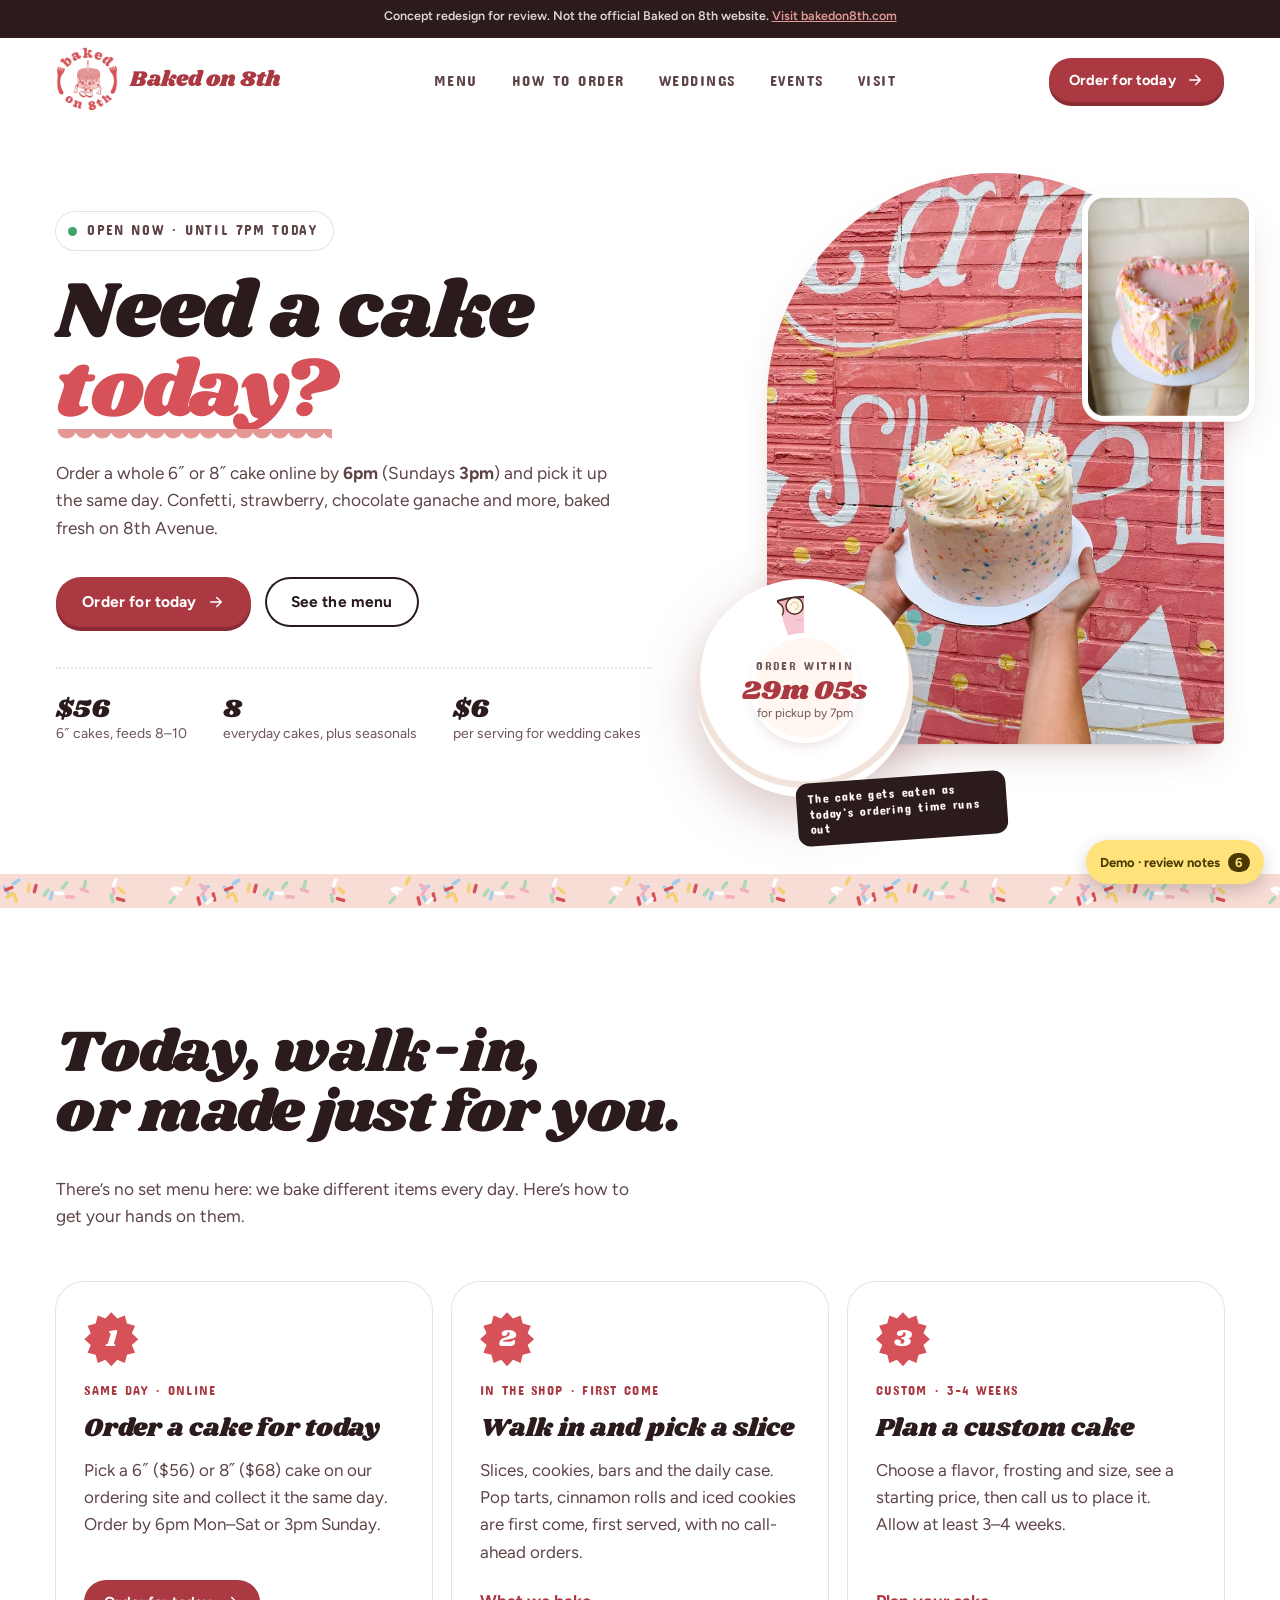
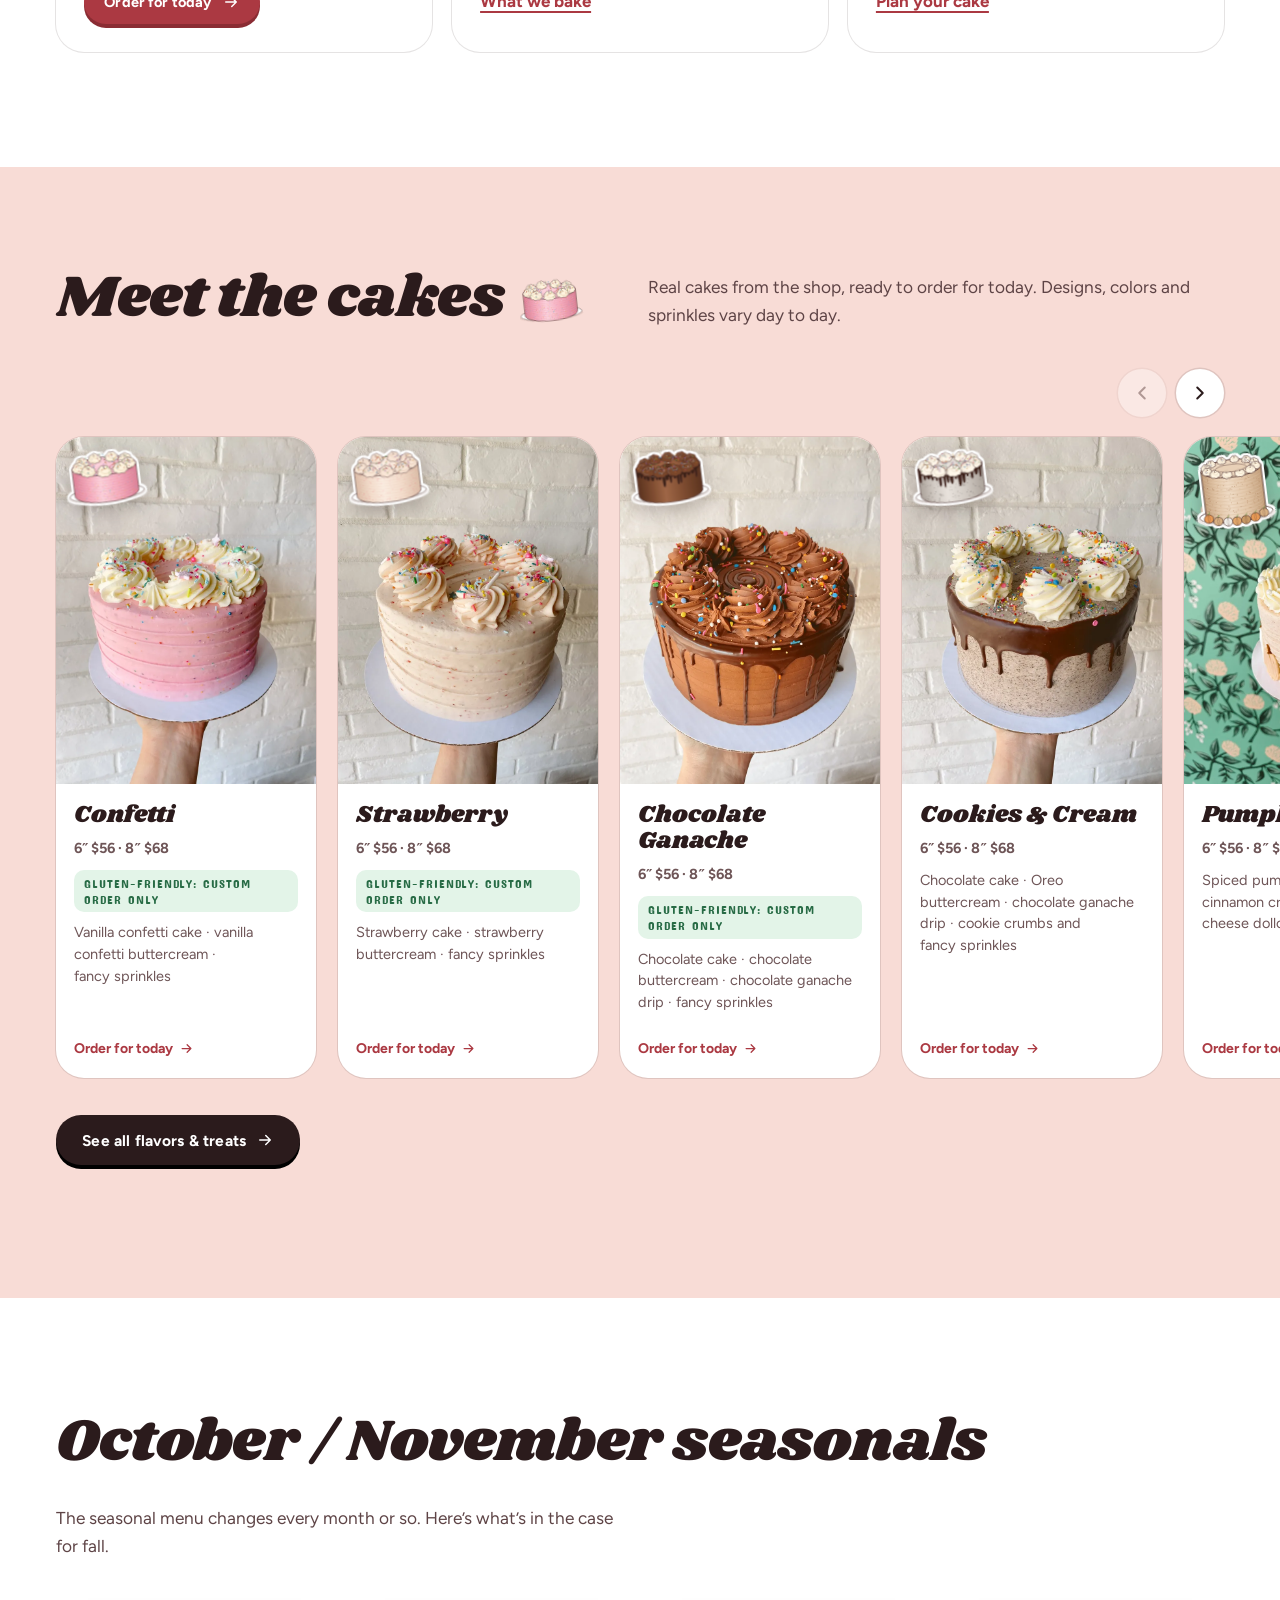
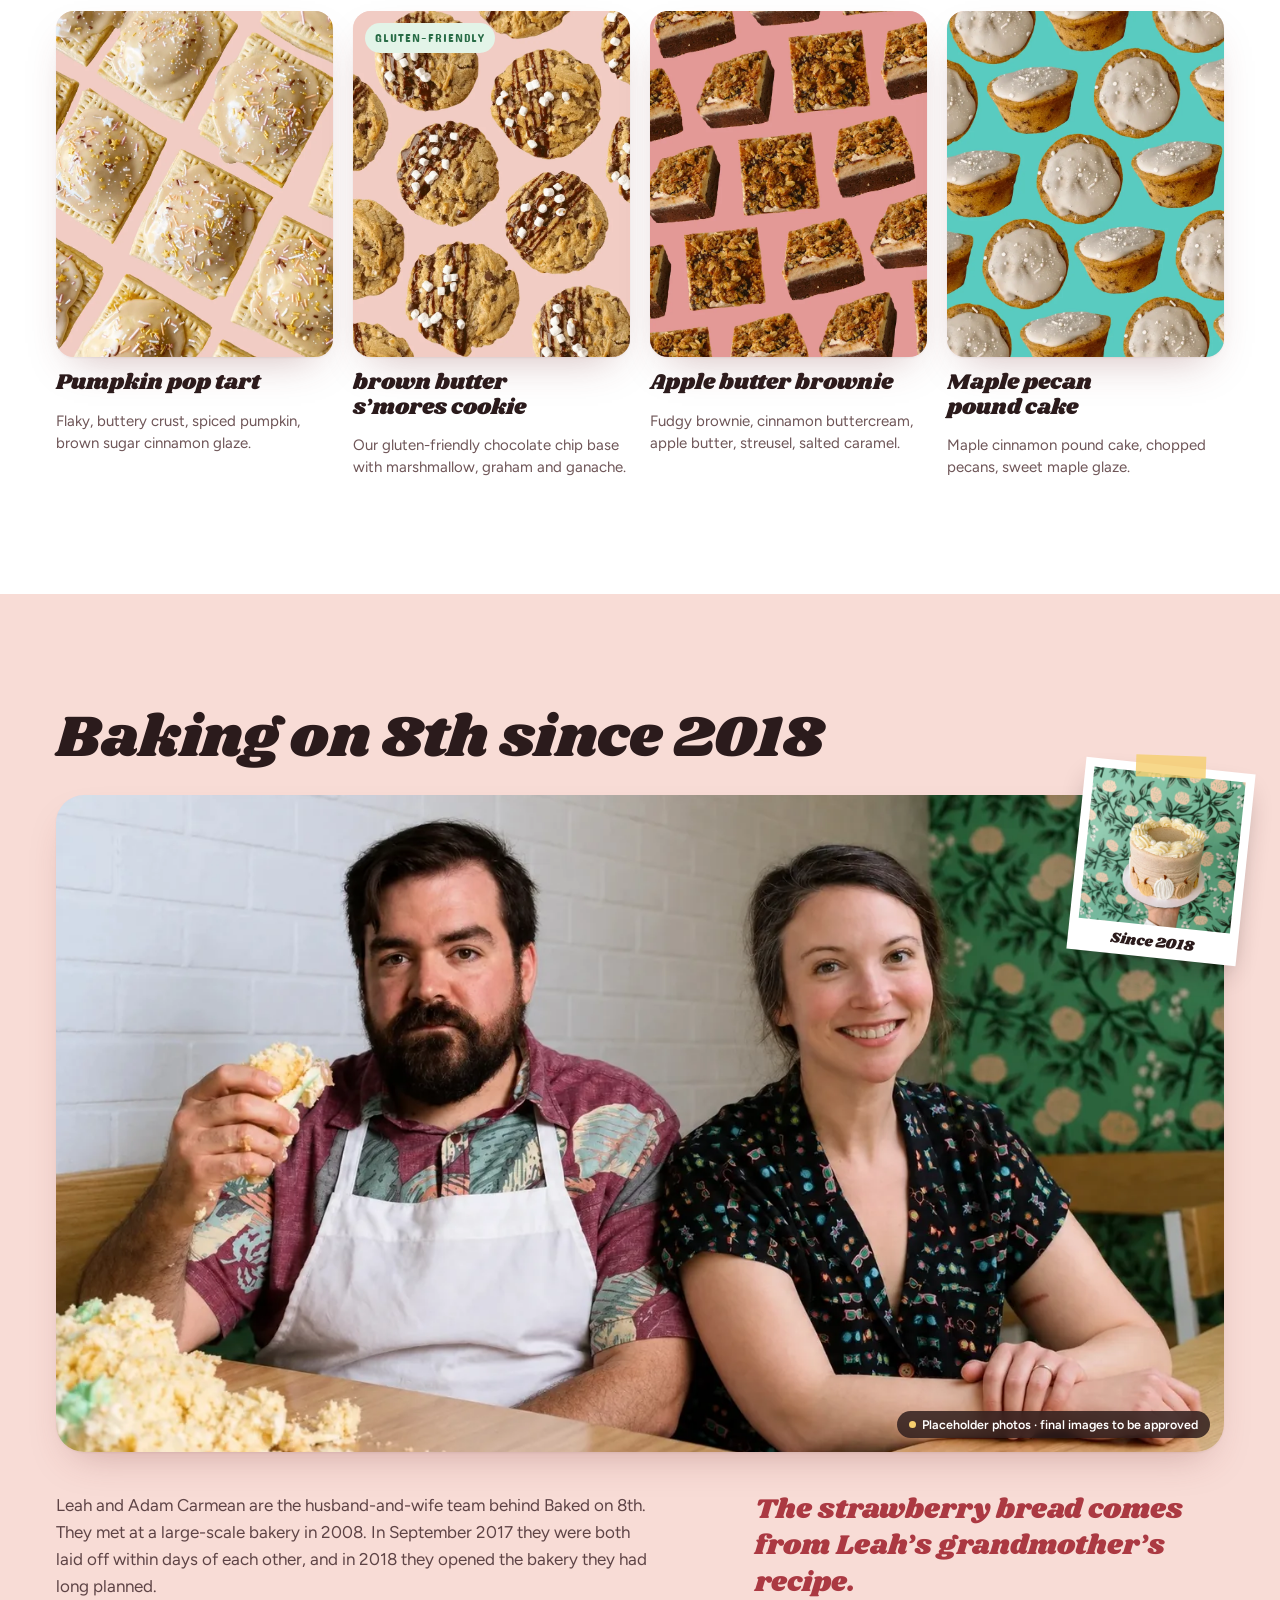
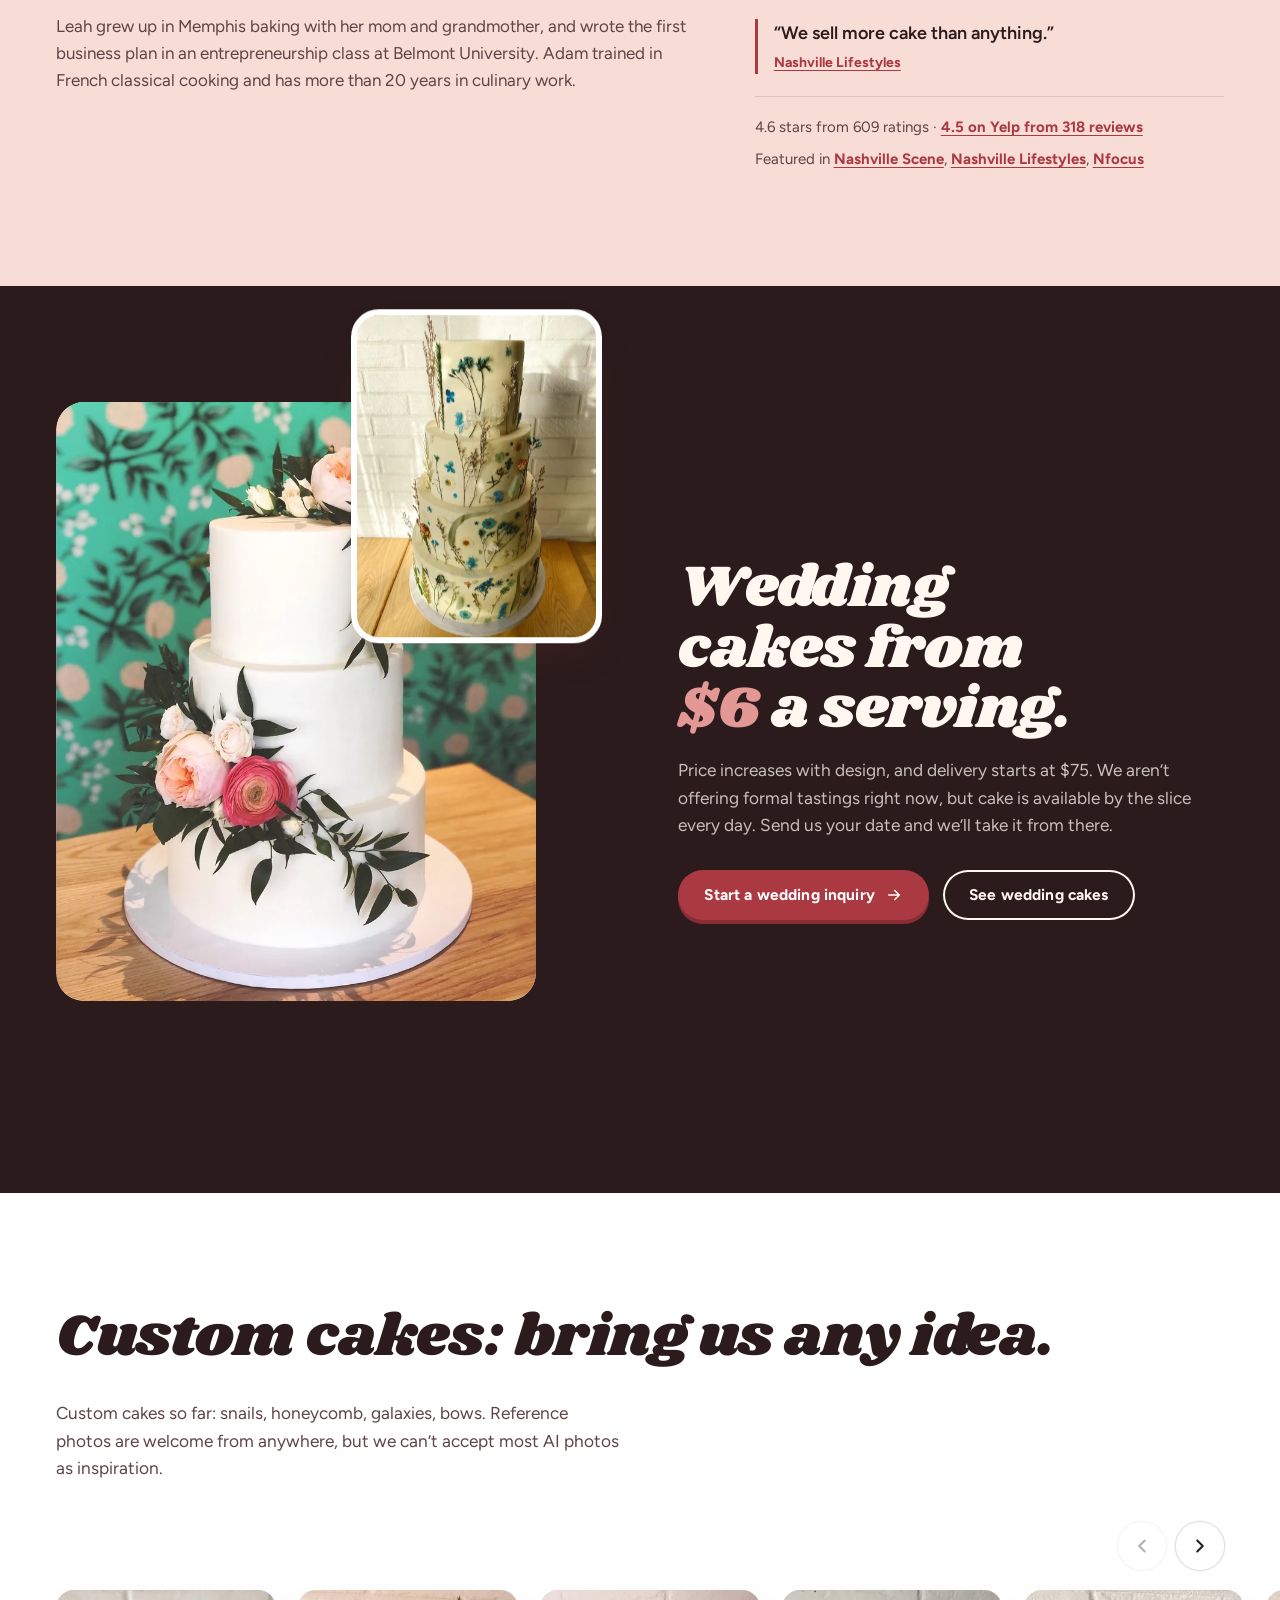
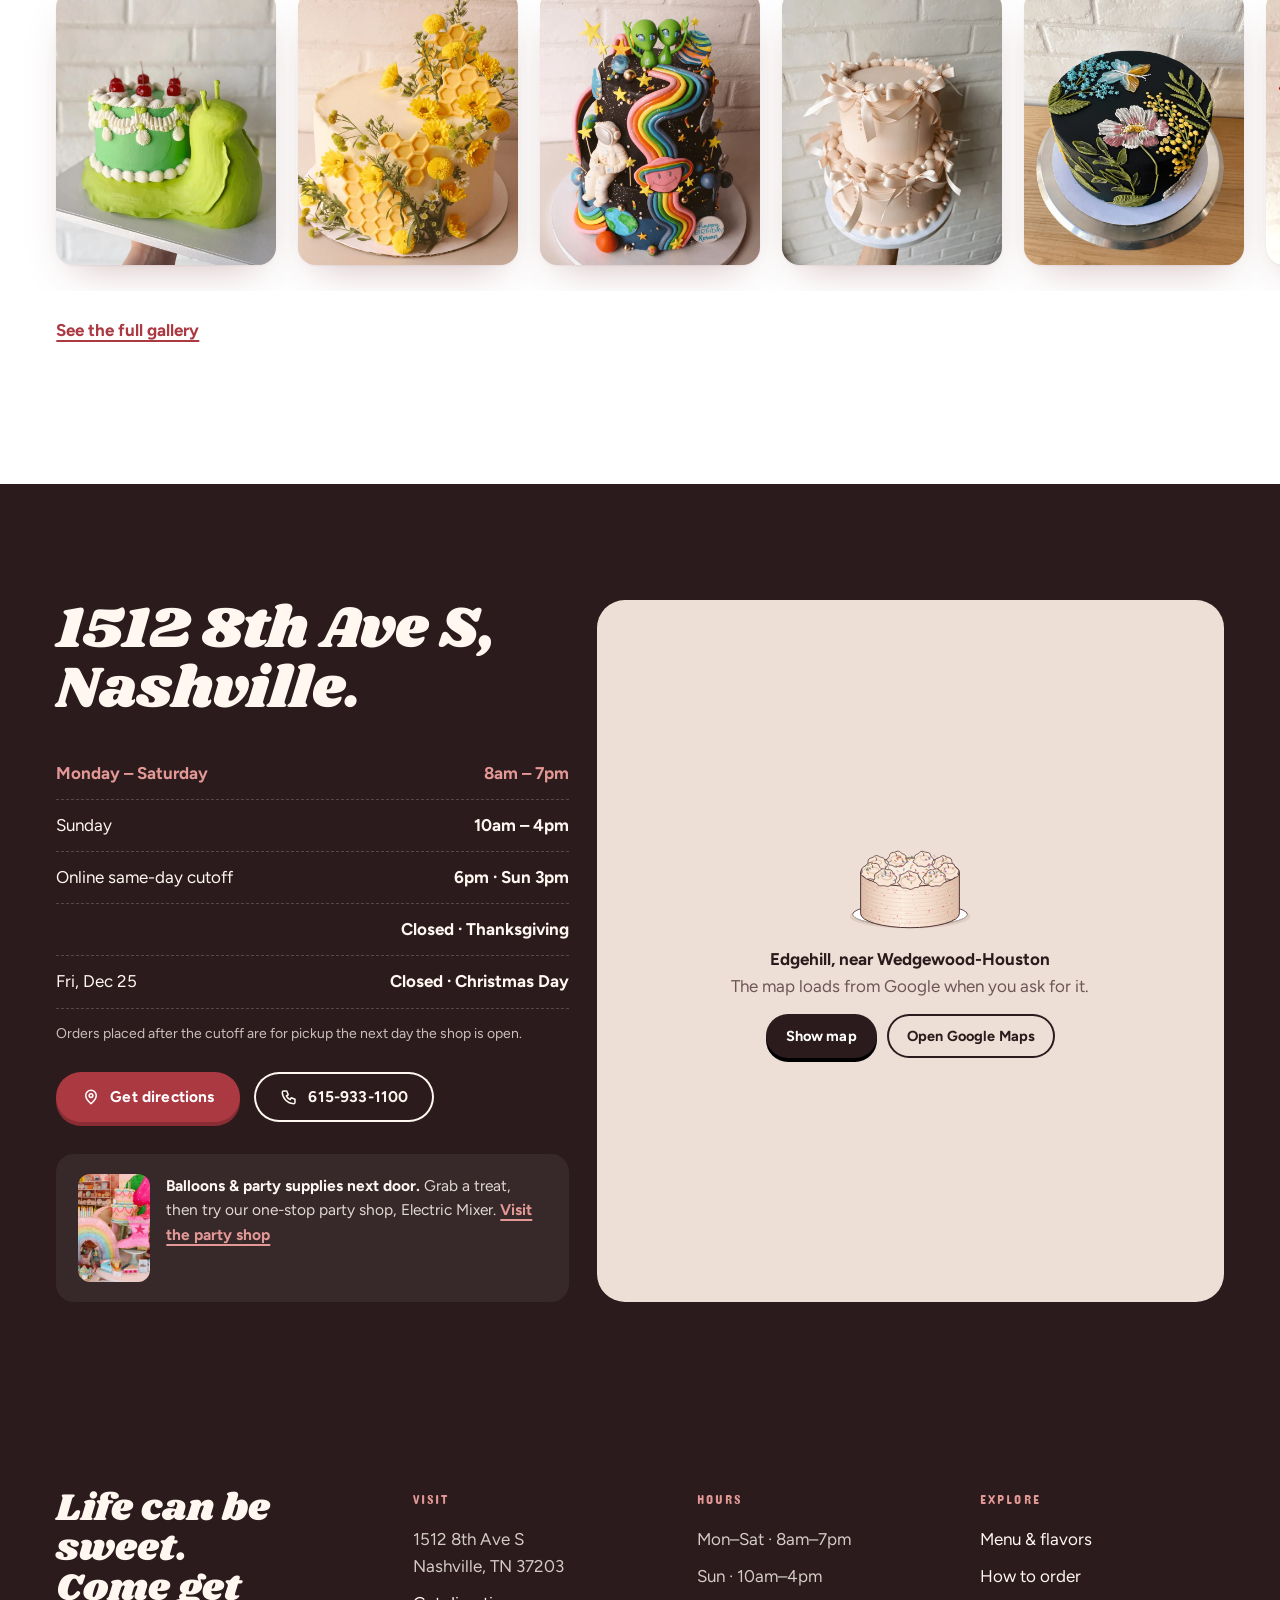
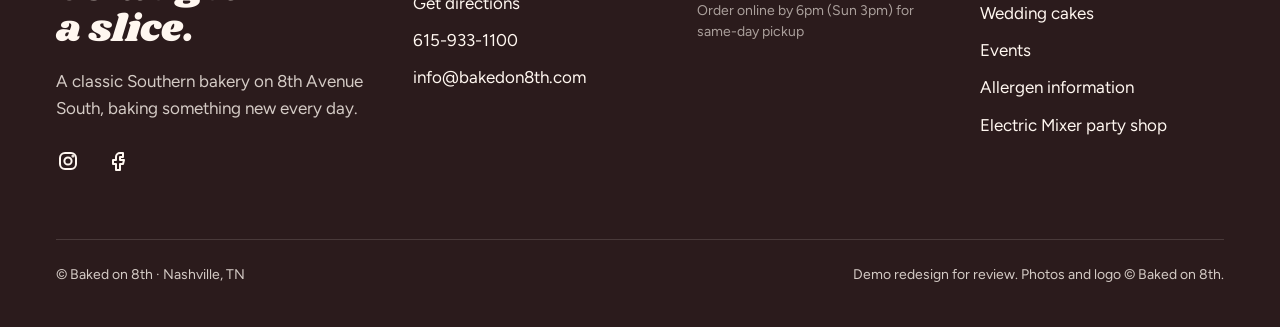
==== site/index.html @ c5b2506f "Baked on 8th concept site for private review Static five-page concept (built pages in site/), with t" ====
<!doctype html>
<html lang="en">
<head>
<meta charset="utf-8">
<meta name="viewport" content="width=device-width, initial-scale=1, viewport-fit=cover">
<title>Baked on 8th — Need a cake today? Nashville bakery</title>
<meta name="description" content="Classic Southern bakery on 8th Ave S, Nashville. Order a whole cake online for same-day pickup, browse today&#x27;s flavors, plan a custom or wedding cake.">
<meta name="theme-color" content="#FFFFFF">
<meta name="robots" content="noindex, nofollow">
<script>document.documentElement.classList.add('js');setTimeout(function(){if(!window.BO8)document.documentElement.classList.remove('js')},3000)</script>
<link rel="icon" type="image/png" href="assets/img/logo-96.png">
<link rel="apple-touch-icon" href="assets/img/logo-96.png">
<link rel="preconnect" href="https://fonts.googleapis.com">
<link rel="preconnect" href="https://fonts.gstatic.com" crossorigin>
<link href="https://fonts.googleapis.com/css2?family=Concert+One&family=Figtree:wght@400;500;600;700&family=Shrikhand&display=swap" rel="stylesheet">
<link rel="stylesheet" href="assets/css/site.css?v=1793557933">
<script src="assets/js/site.js?v=1793556572" defer></script>
</head>
<body>
<a class="skip" href="#main">Skip to content</a>
<p class="concept-bar">Concept redesign for review. Not the official Baked on 8th website. <a href="https://www.bakedon8th.com/">Visit bakedon8th.com</a></p>
<header class="site-header">
  <div class="wrap header-inner">
    <a class="brand" href="index.html" aria-label="Baked on 8th, home"><img src="assets/img/logo-160.webp" width="160" height="172" alt=""><span>Baked on 8th</span></a>
    <nav class="nav" aria-label="Main"><a href="menu.html">Menu</a><a href="order.html">How to order</a><a href="weddings.html">Weddings</a><a href="events.html">Events</a><a href="index.html#visit">Visit</a></nav>
    <div class="header-actions">
      <a class="btn btn-sm" href="https://bakedon8th.square.site/" data-cta="sameday"><span data-cta-label>Order for today</span> <svg class="arrow" viewBox="0 0 24 24" width="18" height="18" fill="none" stroke="currentColor" stroke-width="2" stroke-linecap="round" stroke-linejoin="round" aria-hidden="true"><path d="M5 12h14M13 6l6 6-6 6"/></svg></a>
      <button class="menu-btn" type="button" aria-label="Open menu" aria-expanded="false" aria-controls="mobile-nav"><svg class="" viewBox="0 0 24 24" width="22" height="22" fill="none" stroke="currentColor" stroke-width="2" stroke-linecap="round" stroke-linejoin="round" aria-hidden="true"><path d="M4 7h16M4 12h16M4 17h16"/></svg></button>
    </div>
  </div>
</header>
<div class="mobile-nav" id="mobile-nav" aria-hidden="true" role="dialog" aria-modal="true" aria-label="Site menu">
  <div class="top"><img src="assets/img/logo-160.webp" width="56" height="60" alt="Baked on 8th" style="filter:brightness(0) invert(1)"><button class="close" type="button" aria-label="Close menu"><svg class="" viewBox="0 0 24 24" width="22" height="22" fill="none" stroke="currentColor" stroke-width="2" stroke-linecap="round" stroke-linejoin="round" aria-hidden="true"><path d="M6 6l12 12M18 6L6 18"/></svg></button></div>
  <nav aria-label="Mobile"><a href="index.html">Home</a><a href="menu.html">Menu</a><a href="order.html">How to order</a><a href="weddings.html">Weddings</a><a href="events.html">Events</a><a href="index.html#visit">Visit</a></nav>
  <p class="meta">1512 8th Ave S, Nashville · <a href="tel:+16159331100">615-933-1100</a></p>
</div>
<div class="action-bar" aria-label="Quick actions">
  <a class="primary" href="https://bakedon8th.square.site/" data-cta="sameday"><svg class="" viewBox="0 0 24 24" width="18" height="18" fill="none" stroke="currentColor" stroke-width="2" stroke-linecap="round" stroke-linejoin="round" aria-hidden="true"><path d="M5 8h14l-1 12H6L5 8z"/><path d="M9 8V6a3 3 0 0 1 6 0v2"/></svg> <span data-cta-label>Order for today</span></a>
  <a class="call" href="tel:+16159331100"><svg class="" viewBox="0 0 24 24" width="18" height="18" fill="none" stroke="currentColor" stroke-width="2" stroke-linecap="round" stroke-linejoin="round" aria-hidden="true"><path d="M5 4h4l2 5-2.5 1.5a11 11 0 0 0 5 5L15 13l5 2v4a2 2 0 0 1-2 2A16 16 0 0 1 3 6a2 2 0 0 1 2-2"/></svg> Call</a>
  <a href="https://www.google.com/maps/search/?api=1&query=Baked+on+8th+1512+8th+Ave+S+Nashville+TN+37203"><svg class="" viewBox="0 0 24 24" width="18" height="18" fill="none" stroke="currentColor" stroke-width="2" stroke-linecap="round" stroke-linejoin="round" aria-hidden="true"><path d="M12 21s-7-6.2-7-11a7 7 0 0 1 14 0c0 4.8-7 11-7 11z"/><circle cx="12" cy="10" r="2.5"/></svg> Directions</a>
</div>
<p id="sr-live" class="sr-only" aria-live="polite"></p>
<script type="application/json" id="shop-hours">{"rows":[{"days":["Mon","Tue","Wed","Thu","Fri","Sat"],"opens":"08:00","closes":"19:00","online_cutoff":"18:00"},{"days":["Sun"],"opens":"10:00","closes":"16:00","online_cutoff":"15:00"}],"closures":[{"date":"2026-11-26","message":"Thanksgiving"},{"date":"2026-12-25","message":"Christmas Day"}]}</script>

<main id="main">
  <!-- ============ HERO: Cake O'Clock ============ -->
  <section class="hero" aria-labelledby="hero-title">
    <div class="wrap hero-grid">
      <div class="hero-copy">
        <p class="status" data-status role="status"><i aria-hidden="true"></i><span>1512 8th Ave S · Nashville</span></p>
        <h1 id="hero-title">
          <span class="line"><span class="hero-word" style="--d:.1s">Need</span> <span class="hero-word" style="--d:.18s">a</span> <span class="hero-word" style="--d:.26s">cake</span></span>
          <span class="line"><span class="hero-word accent icing" style="--d:.38s">today?</span></span>
        </h1>
        <p class="lede hero-in" style="--d:.5s">Order a whole 6″ or 8″ cake online by <b>6pm</b> (Sundays <b>3pm</b>) and pick it up the same day. Confetti, strawberry, chocolate ganache and more, baked fresh on 8th Avenue.</p>
        <div class="hero-actions hero-in" style="--d:.6s">
          <a class="btn" href="https://bakedon8th.square.site/" data-cta="sameday"><span data-cta-label>Order for today</span> <svg class="" viewBox="0 0 24 24" width="20" height="20" fill="none" stroke="currentColor" stroke-width="2" stroke-linecap="round" stroke-linejoin="round" aria-hidden="true"><path d="M5 12h14M13 6l6 6-6 6"/></svg></a>
          <a class="btn btn-ghost" href="menu.html">See the menu</a>
        </div>
        <div class="facts hero-in" style="--d:.7s">
          <div data-source="Square ordering site, bakedon8th.square.site (checked 1 Nov 2026)"><b>$56</b><span>6″ cakes, feeds 8–10</span></div>
          <div><b>8</b><span>everyday cakes, plus seasonals</span></div>
          <div><b>$6</b><span>per serving for wedding cakes</span></div>
        </div>
      </div>

      <div class="hero-art">
        <div class="frame arch ratio-45 main hero-wipe" style="--d:.2s">
          <img src="assets/img/off-cakes-1400.webp" srcset="assets/img/off-cakes-800.webp 800w, assets/img/off-cakes-1400.webp 1400w" sizes="(max-width: 900px) 90vw, 42vw" width="1400" height="1867" alt="A sprinkle-topped confetti cake held up in front of the bakery’s hand-painted pink mural" fetchpriority="high">
        </div>
        <div class="frame side ratio-34 hero-pop" style="--d:.7s" data-parallax=".06">
          <img src="assets/img/home-gallery-800.webp" width="800" height="1067" alt="A pink heart-shaped cake with piped borders and bows" loading="lazy">
        </div>
        <div class="clock hero-pop" style="--d:.85s" data-clock role="img" aria-label="Same-day order countdown">
          <div class="plate"></div>
          <div class="cake"><svg viewBox="0 0 400 400" aria-hidden="true"></svg></div>
          <div class="plaque"><span class="k">Order within</span><span class="t">—</span><span class="s">for same-day pickup</span></div>
        </div>
        <span class="clock-note hero-pop" style="--d:1s">The cake gets eaten as today’s ordering time runs out</span>
        <div class="clock-mascot mascot-pop" style="--d:1s" aria-hidden="true"><img src="assets/img/mascot-160.webp" width="160" height="218" alt=""><span data-mascot-say>See you tomorrow!</span></div>
      </div>
    </div>
  </section>

  <div class="sprinkles scroll" aria-hidden="true"></div>

  <!-- ============ THREE WAYS ============ -->
  <section class="section" aria-labelledby="ways-title">
    <div class="wrap">
      <div class="section-head">
        <div class="reveal">
          <h2 id="ways-title">Today, walk-in,<br>or made just for you.</h2>
        </div>
        <p class="lede reveal" style="--d:.1s" data-source="bakedon8th.com/ourofferings: “We bake different items every day” (checked 28 Oct 2026)">There’s no set menu here: we bake different items every day. Here’s how to get your hands on them.</p>
      </div>
      <div class="paths">
        <article class="path reveal">
          <span class="num" aria-hidden="true">1</span>
          <span class="when">Same day · online</span>
          <h3>Order a cake for today</h3>
          <p data-source="Square ordering site, bakedon8th.square.site (checked 1 Nov 2026)">Pick a 6″ ($56) or 8″ ($68) cake on our ordering site and collect it the same day. Order by 6pm Mon–Sat or 3pm Sunday.</p>
          <a class="btn btn-sm" href="https://bakedon8th.square.site/" data-cta="sameday"><span data-cta-label>Order for today</span> <svg class="" viewBox="0 0 24 24" width="20" height="20" fill="none" stroke="currentColor" stroke-width="2" stroke-linecap="round" stroke-linejoin="round" aria-hidden="true"><path d="M5 12h14M13 6l6 6-6 6"/></svg></a>
        </article>
        <article class="path reveal" style="--d:.1s">
          <span class="num" aria-hidden="true">2</span>
          <span class="when">In the shop · first come</span>
          <h3>Walk in and pick a slice</h3>
          <p data-source="bakedon8th.com/orders: no call-ahead orders for pop tarts, cinnamon rolls or iced cookies (checked 1 Nov 2026)">Slices, cookies, bars and the daily case. Pop tarts, cinnamon rolls and iced cookies are first come, first served, with no call-ahead orders.</p>
          <a class="link" href="menu.html">What we bake</a>
        </article>
        <article class="path reveal" style="--d:.2s">
          <span class="num" aria-hidden="true">3</span>
          <span class="when" data-source="Custom Cake Menu graphic on bakedon8th.com/orders (checked 1 Nov 2026)">Custom · 3–4 weeks</span>
          <h3>Plan a custom cake</h3>
          <p data-source="Custom Cake Menu graphic on bakedon8th.com/orders (checked 1 Nov 2026)">Choose a flavor, frosting and size, see a starting price, then call us to place it. Allow at least 3–4 weeks.</p>
          <a class="link" href="order.html#custom">Plan your cake</a>
        </article>
      </div>
    </div>
  </section>

  <!-- ============ CAKES ============ -->
  <section class="section band-blush" aria-labelledby="cakes-title" style="padding-top:clamp(64px,8vw,120px)">
    <div class="wrap">
      <div class="section-head">
        <div class="reveal">
          <h2 id="cakes-title" class="h-with-cake">Meet the cakes <img src="assets/illustrations/cake-confetti-bare.svg" alt="" width="76" height="60"></h2>
        </div>
        <div class="reveal" style="--d:.1s">
          <p class="lede" style="margin:0" data-source="bakedon8th.com/cakeflavors: “Designs &amp; color may vary” (checked 1 Nov 2026)">Real cakes from the shop, ready to order for today. Designs, colors and sprinkles vary day to day.</p>
        </div>
      </div>
      <div class="cake-rail" aria-label="Everyday cakes" data-source="Square ordering site (prices, checked 1 Nov 2026); bakedon8th.com/cakeflavors (layers)">
<article class="cake-card reveal" style="--d:0.00s">
  <div class="cake-media">
    
    <img class="cake-sticker" src="assets/illustrations/cake-confetti-bare.svg" width="564" height="416" decoding="async" alt="" aria-hidden="true">
    <img class="v-photo" src="assets/img/cake-confetti-800.webp" srcset="assets/img/cake-confetti-800.webp 800w, assets/img/cake-confetti-1400.webp 1400w" sizes="(max-width: 760px) 50vw, (max-width: 1100px) 33vw, 25vw" width="800" height="1067" loading="lazy" decoding="async" alt="A Confetti cake from the shop: pink combed buttercream, a ring of cream rosettes and rainbow sprinkles">
  </div>
  <div class="cake-body">
    <h3>Confetti</h3>
    <p class="price">6″ $56 · 8″ $68</p><p class="cake-gf"><span class="tag gf">Gluten-friendly: custom order only</span></p>
    <p class="layers">Vanilla confetti cake · vanilla confetti buttercream · fancy sprinkles</p>
    <a class="cake-order" href="https://bakedon8th.square.site/" data-cta="sameday"><span data-cta-label>Order for today</span> <svg class="" viewBox="0 0 24 24" width="15" height="15" fill="none" stroke="currentColor" stroke-width="2" stroke-linecap="round" stroke-linejoin="round" aria-hidden="true"><path d="M5 12h14M13 6l6 6-6 6"/></svg></a>
  </div>
</article>
<article class="cake-card reveal" style="--d:0.08s">
  <div class="cake-media">
    
    <img class="cake-sticker" src="assets/illustrations/cake-strawberry-bare.svg" width="564" height="416" decoding="async" alt="" aria-hidden="true">
    <img class="v-photo" src="assets/img/cake-strawberry-800.webp" srcset="assets/img/cake-strawberry-800.webp 800w, assets/img/cake-strawberry-1400.webp 1400w" sizes="(max-width: 760px) 50vw, (max-width: 1100px) 33vw, 25vw" width="800" height="1067" loading="lazy" decoding="async" alt="A Strawberry cake from the shop: pale pink strawberry buttercream with pink-cream rosettes and rainbow sprinkles">
  </div>
  <div class="cake-body">
    <h3>Strawberry</h3>
    <p class="price">6″ $56 · 8″ $68</p><p class="cake-gf"><span class="tag gf">Gluten-friendly: custom order only</span></p>
    <p class="layers">Strawberry cake · strawberry buttercream · fancy sprinkles</p>
    <a class="cake-order" href="https://bakedon8th.square.site/" data-cta="sameday"><span data-cta-label>Order for today</span> <svg class="" viewBox="0 0 24 24" width="15" height="15" fill="none" stroke="currentColor" stroke-width="2" stroke-linecap="round" stroke-linejoin="round" aria-hidden="true"><path d="M5 12h14M13 6l6 6-6 6"/></svg></a>
  </div>
</article>
<article class="cake-card reveal" style="--d:0.16s">
  <div class="cake-media">
    
    <img class="cake-sticker" src="assets/illustrations/cake-chocolate-ganache-bare.svg" width="564" height="416" decoding="async" alt="" aria-hidden="true">
    <img class="v-photo" src="assets/img/cake-ganache-800.webp" srcset="assets/img/cake-ganache-800.webp 800w, assets/img/cake-ganache-1400.webp 1400w" sizes="(max-width: 760px) 50vw, (max-width: 1100px) 33vw, 25vw" width="800" height="1067" loading="lazy" decoding="async" alt="A Chocolate Ganache cake from the shop: chocolate buttercream, a dark ganache drip and a crown of chocolate rosettes">
  </div>
  <div class="cake-body">
    <h3>Chocolate Ganache</h3>
    <p class="price">6″ $56 · 8″ $68</p><p class="cake-gf"><span class="tag gf">Gluten-friendly: custom order only</span></p>
    <p class="layers">Chocolate cake · chocolate buttercream · chocolate ganache drip · fancy sprinkles</p>
    <a class="cake-order" href="https://bakedon8th.square.site/" data-cta="sameday"><span data-cta-label>Order for today</span> <svg class="" viewBox="0 0 24 24" width="15" height="15" fill="none" stroke="currentColor" stroke-width="2" stroke-linecap="round" stroke-linejoin="round" aria-hidden="true"><path d="M5 12h14M13 6l6 6-6 6"/></svg></a>
  </div>
</article>
<article class="cake-card reveal" style="--d:0.24s">
  <div class="cake-media">
    
    <img class="cake-sticker" src="assets/illustrations/cake-cookies-and-cream-bare.svg" width="564" height="416" decoding="async" alt="" aria-hidden="true">
    <img class="v-photo" src="assets/img/cake-cookies-cream-800.webp" srcset="assets/img/cake-cookies-cream-800.webp 800w, assets/img/cake-cookies-cream-1400.webp 1400w" sizes="(max-width: 760px) 50vw, (max-width: 1100px) 33vw, 25vw" width="800" height="1067" loading="lazy" decoding="async" alt="A Cookies &amp; Cream cake from the shop: speckled Oreo buttercream, a ganache drip, cookie crumbs and white rosettes">
  </div>
  <div class="cake-body">
    <h3>Cookies &amp; Cream</h3>
    <p class="price">6″ $56 · 8″ $68</p>
    <p class="layers">Chocolate cake · Oreo buttercream · chocolate ganache drip · cookie crumbs and fancy sprinkles</p>
    <a class="cake-order" href="https://bakedon8th.square.site/" data-cta="sameday"><span data-cta-label>Order for today</span> <svg class="" viewBox="0 0 24 24" width="15" height="15" fill="none" stroke="currentColor" stroke-width="2" stroke-linecap="round" stroke-linejoin="round" aria-hidden="true"><path d="M5 12h14M13 6l6 6-6 6"/></svg></a>
  </div>
</article>
<article class="cake-card reveal" style="--d:0.00s">
  <div class="cake-media">
    <span class="tag hot">Oct/Nov seasonal</span>
    <img class="cake-sticker" src="assets/illustrations/cake-pumpkin-spice-bare.svg" width="564" height="416" decoding="async" alt="" aria-hidden="true">
    <img class="v-photo" src="assets/img/seas-pumpkin-cake-800.webp" srcset="assets/img/seas-pumpkin-cake-800.webp 800w, assets/img/seas-pumpkin-cake-1400.webp 1400w" sizes="(max-width: 760px) 50vw, (max-width: 1100px) 33vw, 25vw" width="800" height="1067" loading="lazy" decoding="async" alt="A Pumpkin Spice cake from the shop: a tall cinnamon-speckled cake with cream cheese dollops and a ring of little pumpkins at the base">
  </div>
  <div class="cake-body">
    <h3>Pumpkin Spice</h3>
    <p class="price">6″ $56 · 8″ $68</p>
    <p class="layers">Spiced pumpkin cake · cinnamon cream cheese · cream cheese dollops</p>
    <a class="cake-order" href="https://bakedon8th.square.site/" data-cta="sameday"><span data-cta-label>Order for today</span> <svg class="" viewBox="0 0 24 24" width="15" height="15" fill="none" stroke="currentColor" stroke-width="2" stroke-linecap="round" stroke-linejoin="round" aria-hidden="true"><path d="M5 12h14M13 6l6 6-6 6"/></svg></a>
  </div>
</article>
<article class="cake-card reveal" style="--d:0.08s">
  <div class="cake-media">
    
    <img class="cake-sticker" src="assets/illustrations/cake-classic-bare.svg" width="564" height="416" decoding="async" alt="" aria-hidden="true">
    <img class="v-photo" src="assets/img/cake-classic-800.webp" srcset="assets/img/cake-classic-800.webp 800w, assets/img/cake-classic-1400.webp 1400w" sizes="(max-width: 760px) 50vw, (max-width: 1100px) 33vw, 25vw" width="800" height="1067" loading="lazy" decoding="async" alt="A Classic cake from the shop: chocolate combed buttercream with chocolate rosettes, sprinkles and sugar pearls">
  </div>
  <div class="cake-body">
    <h3>Classic</h3>
    <p class="price">6″ $56 · 8″ $68</p>
    <p class="layers">Classic yellow cake · chocolate buttercream · fancy sprinkles</p>
    <a class="cake-order" href="https://bakedon8th.square.site/" data-cta="sameday"><span data-cta-label>Order for today</span> <svg class="" viewBox="0 0 24 24" width="15" height="15" fill="none" stroke="currentColor" stroke-width="2" stroke-linecap="round" stroke-linejoin="round" aria-hidden="true"><path d="M5 12h14M13 6l6 6-6 6"/></svg></a>
  </div>
</article>
      </div>
      <p class="reveal" style="margin-top:12px"><a class="btn btn-ink" href="menu.html">See all flavors &amp; treats <svg class="" viewBox="0 0 24 24" width="20" height="20" fill="none" stroke="currentColor" stroke-width="2" stroke-linecap="round" stroke-linejoin="round" aria-hidden="true"><path d="M5 12h14M13 6l6 6-6 6"/></svg></a></p>
    </div>
  </section>

  <!-- ============ SEASONALS ============ -->
  <section class="section" aria-labelledby="season-title">
    <div class="wrap">
      <div class="section-head">
        <div class="reveal">
          <h2 id="season-title">October / November seasonals</h2>
        </div>
        <p class="lede reveal" style="--d:.1s" data-note="Seasonal list copied from bakedon8th.com/current-seasonals (Oct/Nov). Your team would change it each month in the editor (see /admin).">The seasonal menu changes every month or so. Here’s what’s in the case for fall.</p>
      </div>
      <div class="grid-4" data-source="bakedon8th.com/current-seasonals (checked 1 Nov 2026)">
        <a class="card reveal" href="menu.html#seasonal"><div class="frame zoom ratio-45"><img src="assets/img/seas-pumpkin-poptart-800.webp" width="800" height="1035" alt="Rows of pumpkin pop tarts with glaze and sprinkles on a pale pink background" loading="lazy"></div><h3>Pumpkin pop tart</h3><p>Flaky, buttery crust, spiced pumpkin, brown sugar cinnamon glaze.</p></a>
        <a class="card reveal" style="--d:0.08s" href="menu.html#seasonal"><div class="frame zoom ratio-45"><span class="tag gf">Gluten-friendly</span><img src="assets/img/seas-gf-smores-cookie-800.webp" width="800" height="1035" alt="Gluten-friendly brown butter s’mores cookies with marshmallow and chocolate drizzle" loading="lazy"></div><h3>brown butter s’mores cookie</h3><p>Our gluten-friendly chocolate chip base with marshmallow, graham and ganache.</p></a>
        <a class="card reveal" style="--d:0.16s" href="menu.html#seasonal"><div class="frame zoom ratio-45"><img src="assets/img/seas-apple-butter-brownie-800.webp" width="800" height="1035" alt="Apple butter brownies topped with streusel and caramel on a pink background" loading="lazy"></div><h3>Apple butter brownie</h3><p>Fudgy brownie, cinnamon buttercream, apple butter, streusel, salted caramel.</p></a>
        <a class="card reveal" style="--d:0.24s" href="menu.html#seasonal"><div class="frame zoom ratio-45"><img src="assets/img/seas-maple-pecan-pound-800.webp" width="800" height="1035" alt="Maple pecan pound cake slices with glaze on a teal background" loading="lazy"></div><h3>Maple pecan pound cake</h3><p>Maple cinnamon pound cake, chopped pecans, sweet maple glaze.</p></a>
      </div>
    </div>
  </section>

  <!-- ============ THEIR STORY (content/about.json) ============ -->
  <section class="section band-blush about about-wide" aria-labelledby="about-title">
    <div class="wrap" data-source="Nashville Scene, Belmont News, Nashville Lifestyles and Nfocus profiles (business-dossier.md, sources S09 to S13); ratings from listings checked 28 Oct 2026 (S07, S08)">
      <h2 id="about-title" class="reveal">Baking on 8th since 2018</h2>
      <figure class="owners reveal">
        <div class="frame" data-note="This photo of you both was supplied for the demo and looks like a press photo. Confirm which photos you&#x27;re happy to use (and the photographer&#x27;s OK) before launch."><img src="assets/img/owners-together-800.webp" srcset="assets/img/owners-together-800.webp 800w, assets/img/owners-together-1400.webp 1400w" sizes="(max-width: 1100px) 92vw, 1100px" width="800" height="533" alt="Adam and Leah Carmean, the owners of Baked on 8th, at a table in the shop" loading="lazy"></div>
        <span class="ph-label">Placeholder photos · final images to be approved</span>
        <div class="booth" aria-hidden="true"><img src="assets/img/seas-pumpkin-cake-800.webp" width="800" height="1067" alt="" loading="lazy"><b>Since 2018</b></div>
      </figure>
      <div class="story">
        <div class="about-text reveal"><p>Leah and Adam Carmean are the husband-and-wife team behind Baked on 8th. They met at a large-scale bakery in 2008. In September 2017 they were both laid off within days of each other, and in 2018 they opened the bakery they had long planned.</p><p>Leah grew up in Memphis baking with her mom and grandmother, and wrote the first business plan in an entrepreneurship class at Belmont University. Adam trained in French classical cooking and has more than 20 years in culinary work.</p></div>
        <div class="side reveal" style="--d:.1s">
          <p class="strawberry">The strawberry bread comes from Leah’s grandmother’s recipe.</p>
          <blockquote class="about-quote"><p>“We sell more cake than anything.”</p><cite><a href="https://nashvillelifestyles.com/dining/food-and-drink/new-nashville-sweet-shops/">Nashville Lifestyles</a></cite></blockquote>
          <ul class="proof">
            <li data-note="Confirm you’re happy for us to show your ratings (they change often; checked 28 Oct 2026).">4.6 stars from 609 ratings · <a href="https://www.yelp.com/biz/baked-on-8th-nashville">4.5 on Yelp from 318 reviews</a></li>
            <li>Featured in <a href="https://www.nashvillescene.com/food_drink/features/sugar-shock-cake-believe/article_8432e1c3-6fae-5239-9f21-5e11f39219d3.html">Nashville Scene</a>, <a href="https://nashvillelifestyles.com/dining/food-and-drink/new-nashville-sweet-shops/">Nashville Lifestyles</a>, <a href="https://www.nfocusmagazine.com/food-drink/the-sweet-side-of-8th-avenue/article_2e68b98f-92fb-4654-833e-b646a788ed7b.html">Nfocus</a></li>
          </ul>
        </div>
      </div>
    </div>
  </section>

  <!-- ============ WEDDINGS ============ -->
  <section class="section band-ink" aria-labelledby="wed-title">
    <div class="wrap split">
      <div class="stack-photos">
        <div class="frame ratio-45 reveal-img"><img src="assets/img/wed-3-800.webp" width="800" height="1000" alt="A white three-tier wedding cake with fresh pink and peach flowers in front of green floral wallpaper" loading="lazy"></div>
        <div class="frame ratio-34 b pop" style="--d:.3s" data-parallax=".08"><img src="assets/img/wed-8-800.webp" width="800" height="1067" alt="A four-tier wedding cake decorated with pressed wildflowers" loading="lazy"></div>
      </div>
      <div>
        <h2 id="wed-title" class="reveal">Wedding cakes from <span style="color:var(--blush-2)">$6</span> a serving.</h2>
        <p class="lede reveal" style="--d:.1s" data-source="bakedon8th.com/weddings (checked 1 Nov 2026)">Price increases with design, and delivery starts at $75. We aren’t offering formal tastings right now, but cake is available by the slice every day. Send us your date and we’ll take it from there.</p>
        <div class="hero-actions reveal" style="--d:.2s;margin-top:30px">
          <a class="btn" href="weddings.html#inquire">Start a wedding inquiry <svg class="" viewBox="0 0 24 24" width="20" height="20" fill="none" stroke="currentColor" stroke-width="2" stroke-linecap="round" stroke-linejoin="round" aria-hidden="true"><path d="M5 12h14M13 6l6 6-6 6"/></svg></a>
          <a class="btn btn-ghost" style="--fg:var(--cream);box-shadow:inset 0 0 0 2px var(--cream)" href="weddings.html">See wedding cakes</a>
        </div>
      </div>
    </div>
  </section>

  <!-- ============ GALLERY STRIP ============ -->
  <section class="section" aria-labelledby="gal-title">
    <div class="wrap">
      <div class="section-head">
        <div class="reveal"><h2 id="gal-title">Custom cakes: bring us any idea.</h2></div>
        <p class="lede reveal" style="--d:.1s" data-source="Custom Cake Menu graphic on bakedon8th.com/orders (checked 1 Nov 2026)">Custom cakes so far: snails, honeycomb, galaxies, bows. Reference photos are welcome from anywhere, but we can’t accept most AI photos as inspiration.</p>
      </div>
      <div class="cake-rail" style="grid-auto-columns:minmax(220px,19%)" aria-label="Custom cake gallery">
        <button class="gal-btn" type="button" data-lightbox="home" data-full="assets/img/gal-3-1400.webp"><img src="assets/img/gal-3-800.webp" width="800" height="1067" alt="Green snail-shaped custom cake with cherries" loading="lazy"></button>
        <button class="gal-btn" type="button" data-lightbox="home" data-full="assets/img/gal-5-1400.webp"><img src="assets/img/gal-5-800.webp" width="800" height="1000" alt="Cake with yellow flowers and a honeycomb design" loading="lazy"></button>
        <button class="gal-btn" type="button" data-lightbox="home" data-full="assets/img/gal-6-1400.webp"><img src="assets/img/gal-6-800.webp" width="800" height="1000" alt="Galaxy custom cake with a rainbow swirl, astronaut and aliens" loading="lazy"></button>
        <button class="gal-btn" type="button" data-lightbox="home" data-full="assets/img/gal-7-1400.webp"><img src="assets/img/gal-7-800.webp" width="800" height="1000" alt="Two-tier blush cake with ribbon bows and pearl borders" loading="lazy"></button>
        <button class="gal-btn" type="button" data-lightbox="home" data-full="assets/img/gal-2-1400.webp"><img src="assets/img/gal-2-800.webp" width="800" height="1000" alt="Black cake with hand-piped wildflowers" loading="lazy"></button>
        <button class="gal-btn" type="button" data-lightbox="home" data-full="assets/img/gal-15-1400.webp"><img src="assets/img/gal-15-800.webp" width="800" height="1000" alt="Pink heart cake with a red ribbon bow" loading="lazy"></button>
      </div>
      <p class="reveal"><a class="link" href="menu.html#gallery">See the full gallery</a></p>
    </div>
  </section>

  <!-- ============ VISIT ============ -->
  <section class="section band-ink" id="visit" aria-labelledby="visit-title">
    <div class="wrap visit">
      <div>
        <h2 id="visit-title" class="reveal">1512 8th Ave S,<br>Nashville.</h2>
        <ul class="hours reveal" data-hours style="margin-top:28px">
          <li data-day="Mon,Tue,Wed,Thu,Fri,Sat"><span>Monday – Saturday</span><b data-note="Your footer and Square ordering site say 8am–7pm Mon–Sat; your homepage banner says 8am–6pm, which looks like the online cutoff (order by 6pm for 7pm pickup). Confirm shop hours.">8am – 7pm</b></li>
          <li data-day="Sun"><span>Sunday</span><b>10am – 4pm</b></li>
          <li data-day="-"><span>Online same-day cutoff</span><b>6pm · Sun 3pm</b></li>
          <li data-day="-" data-closure="2026-11-26" hidden><span></span><b data-note="Confirm your holiday hours (Thanksgiving was added as a closed day for the demo).">Closed · Thanksgiving</b></li>
          <li data-day="-" data-closure="2026-12-25" hidden><span></span><b data-note="Confirm your holiday hours (Christmas Day was added as a closed day for the demo).">Closed · Christmas Day</b></li>
        </ul>
        <p class="muted reveal small" style="margin-top:14px" data-source="Square ordering site, bakedon8th.square.site (checked 1 Nov 2026)">Orders placed after the cutoff are for pickup the next day the shop is open.</p>
        <div class="hero-actions reveal" style="margin-top:28px">
          <a class="btn" href="https://www.google.com/maps/search/?api=1&query=Baked+on+8th+1512+8th+Ave+S+Nashville+TN+37203"><svg class="" viewBox="0 0 24 24" width="20" height="20" fill="none" stroke="currentColor" stroke-width="2" stroke-linecap="round" stroke-linejoin="round" aria-hidden="true"><path d="M12 21s-7-6.2-7-11a7 7 0 0 1 14 0c0 4.8-7 11-7 11z"/><circle cx="12" cy="10" r="2.5"/></svg> Get directions</a>
          <a class="btn btn-ghost" style="--fg:var(--cream);box-shadow:inset 0 0 0 2px var(--cream)" href="tel:+16159331100"><svg class="" viewBox="0 0 24 24" width="20" height="20" fill="none" stroke="currentColor" stroke-width="2" stroke-linecap="round" stroke-linejoin="round" aria-hidden="true"><path d="M5 4h4l2 5-2.5 1.5a11 11 0 0 0 5 5L15 13l5 2v4a2 2 0 0 1-2 2A16 16 0 0 1 3 6a2 2 0 0 1 2-2"/></svg> 615-933-1100</a>
        </div>
        <div class="notice reveal" style="margin-top:32px;background:rgba(255,247,240,.06);box-shadow:none">
          <img src="assets/img/off-party-800.webp" width="72" height="108" alt="" style="width:72px;border-radius:12px;object-fit:cover;aspect-ratio:2/3" loading="lazy">
          <p style="color:rgba(255,247,240,.85)"><b style="color:var(--cream)">Balloons &amp; party supplies next door.</b> Grab a treat, then try our one-stop party shop, Electric Mixer. <a class="link" style="color:var(--blush-2)" href="https://theelectricmixer.myshopify.com/">Visit the party shop</a></p>
        </div>
      </div>
      <div class="map reveal" data-map>
        <div class="map-load">
          <img src="assets/illustrations/cake-strawberry-bare.svg" alt="" width="120" height="90" style="margin:0 auto;width:120px">
          <p style="margin:0;color:var(--ink)"><b>Edgehill, near Wedgewood-Houston</b><br><span class="muted">The map loads from Google when you ask for it.</span></p>
          <p style="display:flex;gap:10px;justify-content:center;flex-wrap:wrap;margin:0"><button class="btn btn-sm btn-ink" type="button">Show map</button><a class="btn btn-sm btn-ghost" href="https://www.google.com/maps/search/?api=1&query=Baked+on+8th+1512+8th+Ave+S+Nashville+TN+37203">Open Google Maps</a></p>
        </div>
      </div>
    </div>
  </section>
</main>

<footer class="site-footer">
  <div class="wrap">
    <div class="footer-grid">
      <div>
        <p class="footer-big">Life can be sweet.<br>Come get a slice.</p>
        <p>A classic Southern bakery on 8th Avenue South, baking something new every day.</p>
        <p class="social"><a href="https://www.instagram.com/bakedon8th" aria-label="Instagram"><svg class="" viewBox="0 0 24 24" width="24" height="24" fill="none" stroke="currentColor" stroke-width="2" stroke-linecap="round" stroke-linejoin="round" aria-hidden="true"><rect x="4" y="4" width="16" height="16" rx="5"/><circle cx="12" cy="12" r="3.6"/><circle cx="17" cy="7" r=".6"/></svg></a><a href="https://www.facebook.com/bakedon8th" aria-label="Facebook"><svg class="" viewBox="0 0 24 24" width="24" height="24" fill="none" stroke="currentColor" stroke-width="2" stroke-linecap="round" stroke-linejoin="round" aria-hidden="true"><path d="M14 8h3V4h-3a4 4 0 0 0-4 4v3H7v4h3v6h4v-6h3l1-4h-4V8z"/></svg></a></p>
      </div>
      <div><h4>Visit</h4><ul><li>1512 8th Ave S<br>Nashville, TN 37203</li><li><a href="https://www.google.com/maps/search/?api=1&query=Baked+on+8th+1512+8th+Ave+S+Nashville+TN+37203">Get directions</a></li><li><a href="tel:+16159331100">615-933-1100</a></li><li><a href="mailto:info@bakedon8th.com">info@bakedon8th.com</a></li></ul></div>
      <div><h4>Hours</h4><ul><li>Mon–Sat · 8am–7pm</li><li>Sun · 10am–4pm</li><li class="small" style="opacity:.75">Order online by 6pm (Sun 3pm) for same-day pickup</li></ul></div>
      <div><h4>Explore</h4><ul><li><a href="menu.html">Menu &amp; flavors</a></li><li><a href="order.html">How to order</a></li><li><a href="weddings.html">Wedding cakes</a></li><li><a href="events.html">Events</a></li><li><a href="menu.html#allergens">Allergen information</a></li><li><a href="https://theelectricmixer.myshopify.com/">Electric Mixer party shop</a></li></ul></div>
    </div>
    <div class="footer-base"><span>© Baked on 8th · Nashville, TN</span><span>Demo redesign for review. Photos and logo © Baked on 8th.</span></div>
  </div>
</footer>
</body>
</html>
---- site/assets/css/site.css ----
/* Baked on 8th — demo site. Cake O'Clock design system.
   Brand: coral #D65158 + blush #E39896 and Shrikhand / Concert One, read from bakedon8th.com CSS (2026-10-29). */
html, body { background: #FFFFFF; margin: 0; } /* their brand is white and coral; cream is kept for bands */

:root {
  --cream: #FFF7F0;
  --paper: #FFFFFF;
  --blush: #F8DCD6;
  --blush-2: #E39896;
  --coral: #D65158;
  --coral-deep: #AB3942;
  --ink: #2B1B1C;
  --ink-2: #5E4446;
  --muted: #6E5557;
  --line: rgba(43, 27, 28, .12);
  --sky: #9FCDEB; --butter: #F6CF6E; --pink: #F3B0BE; --mint: #A8D8B6; --teal: #5BC6BE;

  --display: 'Shrikhand', 'Georgia', serif;
  --label: 'Concert One', 'Trebuchet MS', sans-serif;
  --sans: 'Figtree', system-ui, -apple-system, sans-serif;

  --ease-out: cubic-bezier(0.22, 1, 0.36, 1);
  --ease-state: cubic-bezier(0.4, 0, 0.2, 1);
  --spring: cubic-bezier(0.34, 1.56, 0.64, 1);

  --gutter: clamp(20px, 4.4vw, 64px);
  --max: 1360px;
  --radius: 28px;
  --radius-sm: 18px;
  --shadow: 0 1px 2px rgba(90, 40, 40, .06), 0 18px 40px -18px rgba(120, 50, 50, .35);
}

@view-transition { navigation: auto; }

*, *::before, *::after { box-sizing: border-box; }
html { overflow-x: clip; scroll-behavior: smooth; }
body {
  color: var(--ink);
  font: 400 17px/1.6 var(--sans);
  -webkit-font-smoothing: antialiased;
  -moz-osx-font-smoothing: grayscale;
  text-rendering: optimizeLegibility;
}
img { display: block; max-width: 100%; height: auto; }
a { color: inherit; }
::selection { background: rgba(214, 81, 88, .22); }
:focus-visible { outline: 2.5px solid var(--coral); outline-offset: 3px; border-radius: 10px; }
.sr-only { position: absolute; width: 1px; height: 1px; overflow: hidden; clip: rect(0 0 0 0); white-space: nowrap; }
.skip { position: absolute; left: 12px; top: -60px; z-index: 100; background: var(--ink); color: #fff; padding: 10px 16px; border-radius: 999px; text-decoration: none; transition: top .2s; }
.skip:focus { top: 12px; }

/* Side padding never smaller than the notch / rounded-corner safe area in landscape */
.wrap {
  max-width: var(--max); margin: 0 auto;
  padding-left: max(var(--gutter), env(safe-area-inset-left));
  padding-right: max(var(--gutter), env(safe-area-inset-right));
}
a, button, input, select, textarea, label { -webkit-tap-highlight-color: rgba(214, 81, 88, .15); touch-action: manipulation; }
html { -webkit-text-size-adjust: 100%; text-size-adjust: 100%; }

/* ---------- Type ---------- */
.display, h1, h2 { font-family: var(--display); font-weight: 400; letter-spacing: -0.01em; color: var(--ink); }
h1 { font-size: clamp(48px, 7.4vw, 112px); line-height: .98; margin: 0; }
h2 { font-size: clamp(36px, 4.6vw, 68px); line-height: 1.02; margin: 0; }
h3 { font-family: var(--display); font-weight: 400; font-size: clamp(22px, 2vw, 28px); line-height: 1.1; margin: 0; }
.accent { color: var(--coral); }
.label {
  font-family: var(--label); font-size: 13px; letter-spacing: .18em; text-transform: uppercase;
  color: var(--coral-deep); display: inline-flex; align-items: center; gap: 10px; margin: 0 0 18px;
}
.label::before { content: ''; width: 26px; height: 2px; border-radius: 2px; background: currentColor; }
.lede { font-size: clamp(17px, 1.35vw, 20px); line-height: 1.6; color: var(--ink-2); max-width: 36rem; }
.muted { color: var(--muted); }
.small { font-size: 14px; line-height: 1.5; }

/* Piped-icing underline under accent words */
.icing { position: relative; display: inline-block; }
.icing::after {
  content: ''; position: absolute; left: .02em; right: .06em; bottom: -.12em; height: .16em;
  background: radial-gradient(circle at 50% 0, var(--blush-2) 46%, transparent 49%) 0 0 / .22em .22em repeat-x;
  transform-origin: left; transform: scaleX(var(--icing, 1));
  transition: transform 1s var(--ease-out) .6s;
}

/* ---------- Buttons ---------- */
.btn {
  --bg: var(--coral-deep); --fg: #fff; --edge: #8A2C33;
  display: inline-flex; align-items: center; justify-content: center; gap: 10px;
  min-height: 50px; padding: 0 26px; border-radius: 999px; border: 0; cursor: pointer;
  background: var(--bg); color: var(--fg); text-decoration: none;
  font: 700 15.5px/1 var(--sans); letter-spacing: .01em;
  box-shadow: 0 4px 0 var(--edge);
  transition: transform .2s var(--ease-state), box-shadow .2s var(--ease-state), background-color .2s var(--ease-state), color .2s var(--ease-state);
}
.btn:hover { transform: translateY(-2px); box-shadow: 0 6px 0 var(--edge); }
.btn:active { transform: translateY(3px); box-shadow: 0 1px 0 var(--edge); }
.btn svg { width: 18px; height: 18px; transition: transform .25s var(--ease-out); }
.btn:hover svg.arrow { transform: translateX(3px); }
.btn-ink { --bg: var(--ink); --edge: #000; }
.btn-ghost { --bg: transparent; --fg: var(--ink); box-shadow: inset 0 0 0 2px var(--ink); }
.btn-ghost:hover { --bg: var(--ink); --fg: var(--cream); box-shadow: inset 0 0 0 2px var(--ink); }
.btn-ghost:active { box-shadow: inset 0 0 0 2px var(--ink); }
.btn-sm { min-height: 44px; padding: 0 20px; font-size: 14.5px; }
.link { color: var(--coral-deep); font-weight: 700; text-decoration: underline; text-decoration-thickness: 2px; text-underline-offset: 4px; }
/* standalone text links get a full 44px tap area; links inside sentences stay inline */
:not(p):not(li):not(dd) > .link, p > .link:only-child { display: inline-flex; align-items: center; min-height: 44px; }
.link:hover { color: var(--coral); }

/* ---------- Concept bar (demo only: says plainly this isn't the official site) ---------- */
.concept-bar { margin: 0; padding: 7px max(var(--gutter), env(safe-area-inset-left)); padding-top: max(7px, env(safe-area-inset-top)); background: var(--ink); color: rgba(255, 247, 240, .85); font: 600 12.5px/1.4 var(--sans); text-align: center; }
.concept-bar a { color: var(--blush-2); display: inline-block; min-height: 24px; }

/* ---------- Header ---------- */
.site-header {
  position: sticky; top: 0; z-index: 40; padding-top: env(safe-area-inset-top);
  background: rgba(255, 255, 255, .88);
  backdrop-filter: saturate(1.4) blur(14px); -webkit-backdrop-filter: saturate(1.4) blur(14px);
  transition: box-shadow .3s var(--ease-state);
}
.site-header.is-scrolled { box-shadow: 0 1px 0 var(--line), 0 10px 30px -18px rgba(90, 40, 40, .35); }
.header-inner { display: flex; align-items: center; justify-content: space-between; gap: 20px; height: 84px; }
.brand { display: inline-flex; align-items: center; gap: 12px; text-decoration: none; }
.brand img { width: 62px; height: auto; transition: transform .5s var(--spring); }
.brand:hover img { transform: rotate(-8deg) scale(1.04); }
.brand span { font-family: var(--display); font-size: 22px; color: var(--coral-deep); line-height: 1; }
.nav { display: flex; align-items: center; gap: 6px; }
.nav a {
  font-family: var(--label); font-size: 15px; letter-spacing: .1em; text-transform: uppercase;
  text-decoration: none; color: var(--ink-2); padding: 10px 14px; border-radius: 999px;
  transition: background-color .2s var(--ease-state), color .2s var(--ease-state);
}
.nav a:hover { background: var(--blush); color: var(--ink); }
.nav a[aria-current="page"] { color: var(--coral-deep); background: rgba(214, 81, 88, .1); }
.header-actions { display: flex; align-items: center; gap: 10px; }
.menu-btn { display: none; width: 48px; height: 48px; border-radius: 50%; border: 0; background: var(--ink); color: #fff; cursor: pointer; place-items: center; }
.menu-btn svg { width: 22px; height: 22px; }

.mobile-nav {
  position: fixed; inset: 0; z-index: 60; background: var(--coral); color: #fff; overflow-y: auto; overscroll-behavior: contain;
  display: flex; flex-direction: column;
  padding: max(24px, env(safe-area-inset-top)) max(var(--gutter), env(safe-area-inset-right)) max(28px, env(safe-area-inset-bottom)) max(var(--gutter), env(safe-area-inset-left));
  clip-path: circle(0 at calc(100% - 44px) 42px); visibility: hidden;
  transition: clip-path .6s var(--ease-out), visibility 0s linear .6s;
}
.mobile-nav.is-open { clip-path: circle(150% at calc(100% - 44px) 42px); visibility: visible; transition: clip-path .7s var(--ease-out); }
.mobile-nav .top { display: flex; justify-content: space-between; align-items: center; }
.mobile-nav .close { width: 48px; height: 48px; border-radius: 50%; border: 0; background: #fff; color: var(--coral); cursor: pointer; display: grid; place-items: center; }
.mobile-nav nav { display: flex; flex-direction: column; gap: 4px; margin: auto 0; }
.mobile-nav nav a { font-family: var(--display); font-size: clamp(40px, 11vw, 64px); line-height: 1.15; color: #fff; text-decoration: none; opacity: 0; transform: translateY(20px); transition: opacity .4s, transform .5s var(--ease-out); }
.mobile-nav.is-open nav a { opacity: 1; transform: none; }
.mobile-nav.is-open nav a:nth-child(2) { transition-delay: .05s; } .mobile-nav.is-open nav a:nth-child(3) { transition-delay: .1s; }
.mobile-nav.is-open nav a:nth-child(4) { transition-delay: .15s; } .mobile-nav.is-open nav a:nth-child(5) { transition-delay: .2s; } .mobile-nav.is-open nav a:nth-child(6) { transition-delay: .25s; }
.mobile-nav .meta { font-size: 15px; opacity: .9; }
.mobile-nav .meta a { color: #fff; }

/* Bottom action bar on phones */
.action-bar { display: none; }

/* ---------- Sections ---------- */
section { position: relative; }
.section { padding-block: clamp(72px, 9vw, 140px); }
.section-head { display: flex; justify-content: space-between; align-items: end; gap: 32px; flex-wrap: wrap; margin-bottom: clamp(32px, 4vw, 56px); }
.section-head .lede { margin: 0; }
.band-blush { background: var(--blush); }
.band-ink { background: var(--ink); color: var(--cream); }
.band-ink h2, .band-ink h3 { color: var(--cream); }
.band-ink .lede, .band-ink .muted { color: rgba(255, 247, 240, .75); }
.band-ink .label { color: var(--blush-2); }

/* Sprinkle strip (generated in JS as --sprinkles) */
.sprinkles { height: 34px; background-color: var(--blush); background-image: var(--sprinkles); background-size: 220px 34px; }
.sprinkles.scroll { animation: drift 40s linear infinite; }
@keyframes drift { to { background-position: -220px 0; } }

/* ---------- Photo frames ---------- */
.frame { position: relative; overflow: hidden; border-radius: var(--radius); background: var(--blush); box-shadow: var(--shadow); }
.frame img { width: 100%; height: 100%; object-fit: cover; }
.frame.arch { border-radius: 999px 999px var(--radius) var(--radius); }
.frame.zoom img { transition: transform .9s var(--ease-out); }
.frame.zoom:hover img { transform: scale(1.05); }
.ratio-45 { aspect-ratio: 4 / 5; } .ratio-34 { aspect-ratio: 3 / 4; } .ratio-11 { aspect-ratio: 1; }
@media (hover: hover) and (min-width: 901px) { [data-parallax] { will-change: transform; } }

/* ---------- HERO ---------- */
.hero { padding-block: clamp(24px, 4vw, 56px) clamp(56px, 7vw, 104px); }
.hero-grid { display: grid; grid-template-columns: minmax(0, 1.08fr) minmax(0, .92fr); gap: clamp(36px, 5vw, 88px); align-items: center; }
.status {
  display: inline-flex; align-items: center; gap: 10px; margin: 0 0 24px;
  padding: 8px 16px 8px 12px; border-radius: 999px; background: var(--paper); box-shadow: 0 0 0 1px var(--line);
  font-family: var(--label); font-size: 13.5px; letter-spacing: .12em; text-transform: uppercase; color: var(--ink-2);
}
.status i { width: 9px; height: 9px; border-radius: 50%; background: #3FA36B; box-shadow: 0 0 0 0 rgba(63, 163, 107, .5); animation: ping 2.4s var(--ease-out) infinite; }
.status.closed i { background: var(--coral); animation: none; }
@keyframes ping { 70%, 100% { box-shadow: 0 0 0 10px rgba(63, 163, 107, 0); } }
.hero h1 { font-size: clamp(48px, 6.3vw, 98px); }
.hero h1 .line { display: block; white-space: nowrap; }
.hero .lede { margin: 28px 0 34px; }
.hero-actions { display: flex; flex-wrap: wrap; gap: 14px; }
.facts { display: flex; flex-wrap: wrap; gap: 14px 36px; margin-top: 40px; padding-top: 26px; border-top: 2px dotted var(--line); }
.facts div { display: flex; flex-direction: column; }
.facts b { font-family: var(--display); font-weight: 400; font-size: 26px; line-height: 1.1; color: var(--ink); }
.facts span { font-size: 14px; color: var(--muted); }

.hero-art { position: relative; padding: 0 0 8% 10%; }
.hero-art .main { width: 100%; }
.hero-art .side {
  position: absolute; right: -6%; top: 6%; width: 34%;
  border: 6px solid var(--paper); border-radius: 22px; box-shadow: var(--shadow);
}
.clock {
  position: absolute; left: -4%; bottom: -2%; width: clamp(170px, 17vw, 236px); aspect-ratio: 1;
  filter: drop-shadow(0 18px 26px rgba(120, 50, 50, .28));
}
.clock .plate { position: absolute; inset: 0; border-radius: 50%; background: radial-gradient(circle at 50% 45%, #fff 0 64%, #F1E3DA 65% 68%, #fff 69%); }
.clock .cake {
  position: absolute; inset: 7%;
  -webkit-mask-image: conic-gradient(from 0deg, transparent 0 var(--eaten, 0deg), #000 var(--eaten, 0deg));
          mask-image: conic-gradient(from 0deg, transparent 0 var(--eaten, 0deg), #000 var(--eaten, 0deg));
}
.clock .cake svg { width: 100%; height: 100%; }
.clock .plaque {
  position: absolute; inset: 27%; border-radius: 50%; background: var(--cream);
  box-shadow: 0 0 0 5px #fff, 0 6px 14px rgba(120, 50, 50, .2);
  display: grid; place-content: center; text-align: center; gap: 1px; padding: 4px;
}
.clock .k { font-family: var(--label); font-size: 12px; letter-spacing: .14em; text-transform: uppercase; color: var(--muted); }
.clock .t { font-family: var(--display); font-size: clamp(20px, 2.1vw, 28px); line-height: 1.05; color: var(--coral-deep); font-variant-numeric: tabular-nums; white-space: nowrap; }
.clock .t.word { font-size: clamp(15px, 1.45vw, 20px); white-space: normal; max-width: 100%; }
.clock .s { font-size: 12px; line-height: 1.2; color: var(--muted); }
.clock-note {
  position: absolute; left: 16%; bottom: -9%; transform: rotate(-4deg);
  background: var(--ink); color: var(--cream); border-radius: 12px; padding: 8px 12px;
  font-family: var(--label); font-size: 12.5px; letter-spacing: .06em; width: max-content; max-width: 210px; line-height: 1.25;
}

/* ---------- Path cards (how to get cake) ---------- */
.paths { display: grid; grid-template-columns: repeat(3, minmax(0, 1fr)); gap: 20px; }
.path {
  position: relative; display: flex; flex-direction: column; gap: 14px;
  background: var(--paper); border-radius: var(--radius); padding: 30px 28px 28px; box-shadow: 0 0 0 1px var(--line);
  transition: transform .35s var(--ease-out), box-shadow .35s var(--ease-out);
}
.path:hover { transform: translateY(-6px); box-shadow: 0 0 0 1px var(--line), var(--shadow); }
.path .num { width: 54px; height: 54px; display: grid; place-items: center; font-family: var(--display); font-size: 24px; color: #fff; background: var(--coral); clip-path: polygon(50% 0, 61% 12%, 75% 6%, 79% 21%, 94% 25%, 88% 39%, 100% 50%, 88% 61%, 94% 75%, 79% 79%, 75% 94%, 61% 88%, 50% 100%, 39% 88%, 25% 94%, 21% 79%, 6% 75%, 12% 61%, 0 50%, 12% 39%, 6% 25%, 21% 21%, 25% 6%, 39% 12%); }
.path p { margin: 0; color: var(--ink-2); }
.path .when { font-family: var(--label); letter-spacing: .1em; text-transform: uppercase; font-size: 13px; color: var(--coral-deep); }
.path .btn, .path .link { margin-top: auto; align-self: flex-start; }

/* ---------- Product cards / rails ---------- */
.rail { display: grid; grid-auto-flow: column; grid-auto-columns: minmax(240px, 22%); gap: 20px; overflow-x: auto; scroll-snap-type: x mandatory; scroll-padding-inline: var(--gutter); padding: 6px var(--gutter) 24px; margin-inline: calc(var(--gutter) * -1); scrollbar-width: thin; scrollbar-color: var(--blush-2) transparent; }
.rail > * { scroll-snap-align: start; }
.card { display: flex; flex-direction: column; gap: 14px; text-decoration: none; color: inherit; }
.card .frame { border-radius: var(--radius-sm); }
.card h3 { font-size: 22px; }
.card p { margin: 0; font-size: 15px; line-height: 1.5; color: var(--muted); }
.tag { display: inline-flex; align-items: center; gap: 6px; font-family: var(--label); font-size: 12px; letter-spacing: .08em; text-transform: uppercase; padding: 5px 10px; border-radius: 999px; background: var(--paper); color: var(--ink-2); box-shadow: 0 0 0 1px var(--line); }
.tag.gf { background: #E3F4E8; color: #276B45; box-shadow: none; }
.tag.hot { background: var(--coral-deep); color: #fff; box-shadow: none; }
.frame .tag { position: absolute; left: 12px; top: 12px; z-index: 2; }

.grid-4 { display: grid; grid-template-columns: repeat(4, minmax(0, 1fr)); gap: 28px 20px; }
.grid-3 { display: grid; grid-template-columns: repeat(3, minmax(0, 1fr)); gap: 28px 20px; }

/* ---------- Cake cards: the drawing develops into the real photo once, in view; hover (mouse) peeks at the drawing ---------- */
.cake-card {
  display: flex; flex-direction: column; background: var(--paper); border-radius: var(--radius);
  box-shadow: 0 0 0 1px var(--line); overflow: hidden;
  transition: transform .45s var(--ease-out), box-shadow .45s var(--ease-out);
}
/* Lift/tilt only where a real hover exists; touch gets press feedback instead (no sticky hover on phones) */
@media (hover: hover) and (pointer: fine) {
  .cake-card:hover { transform: translateY(-6px) rotate(-.4deg); box-shadow: 0 0 0 1px var(--line), var(--shadow); }
  .cake-card:nth-child(even):hover { transform: translateY(-6px) rotate(.4deg); }
  .cake-card:hover .cake-media img { transform: scale(1.03); }
  .cake-card.show-photo:hover .v-photo { transform: scale(1.03); }
}
.cake-card:active { transform: scale(.985); }
.cake-card.is-loading .cake-media::after { content: ''; position: absolute; right: 12px; bottom: 14px; z-index: 3; width: 18px; height: 18px; border-radius: 50%; border: 2.5px solid rgba(43, 27, 28, .2); border-top-color: var(--coral); animation: spin .8s linear infinite; }
@keyframes spin { to { transform: rotate(360deg); } }
.cake-card { container-type: inline-size; }
/* Narrow cards (any screen): stack the two options so "View actual cake" stays on one line */
@container (max-width: 250px) {
  .cake-card .view-switch { grid-template-columns: 1fr; border-radius: 22px; }
  .cake-card .view-switch::before { width: auto; right: 4px; height: calc(50% - 4px); border-radius: 18px; }
  .view-switch[data-state="photo"]::before { transform: translateY(100%); }
}
.cake-media { position: relative; aspect-ratio: 3 / 4; background: #FBF1E8; overflow: hidden; }
.cake-media img { position: absolute; inset: 0; width: 100%; height: 100%; object-fit: cover; transition: opacity .8s var(--ease-out), transform .9s var(--ease-out); }
.cake-media .v-photo { opacity: 0; transform: scale(1.03); }
.cake-card.show-photo .v-photo { opacity: 1; transform: none; }
.cake-card.show-photo .v-illus { opacity: 0; transform: scale(.98); }
/* desktop hover: back to the drawing while the pointer is on the card */
.cake-card.show-photo.peek .v-photo { opacity: 0; transform: scale(1.03); }
.cake-card.show-photo.peek .v-illus { opacity: 1; transform: none; }
.cake-card.show-photo.peek .kind-badge { background: rgba(255, 253, 249, .94); color: var(--ink-2); }
.cake-card.show-photo.peek .kind-badge .il { display: inline-flex; }
.cake-card.show-photo.peek .kind-badge .ph { display: none; }
.cake-card.instant .cake-media img, .cake-card.instant .kind-badge, .cake-card.instant .view-switch::before { transition: none; }
.kind-badge {
  position: absolute; left: 12px; bottom: 12px; z-index: 2; display: inline-flex; align-items: center; gap: 6px;
  padding: 6px 11px 6px 9px; border-radius: 999px; font-family: var(--label); font-size: 12px; letter-spacing: .08em; text-transform: uppercase;
  background: rgba(255, 253, 249, .94); color: var(--ink-2); box-shadow: 0 2px 8px rgba(90, 40, 40, .15);
  transition: background-color .3s, color .3s;
}
.kind-badge svg { width: 14px; height: 14px; }
.kind-badge .il, .kind-badge .ph { align-items: center; gap: 6px; }
.kind-badge .il { display: inline-flex; }
.kind-badge .ph { display: none; }
.cake-card.show-photo .kind-badge { background: var(--ink); color: var(--cream); }
.cake-card.show-photo .kind-badge .il { display: none; }
.cake-card.show-photo .kind-badge .ph { display: inline-flex; }
.cake-media .tag { position: absolute; left: 12px; top: 12px; z-index: 2; }
.cake-body { display: flex; flex-direction: column; gap: 10px; padding: 18px 18px 20px; flex: 1; }
.cake-body h3 { font-size: 24px; }
.cake-body p { margin: 0; font-size: 14.5px; line-height: 1.5; color: var(--muted); }
.cake-meta { display: flex; flex-wrap: wrap; align-items: center; gap: 8px; margin-top: auto; padding-top: 4px; }
.price { font-weight: 700; font-size: 14.5px; color: var(--ink); }
.view-switch { display: grid; grid-template-columns: 1fr 1fr; padding: 4px; border-radius: 999px; background: var(--cream); box-shadow: inset 0 0 0 1px var(--line); position: relative; }
.view-switch::before { content: ''; position: absolute; top: 4px; bottom: 4px; left: 4px; width: calc(50% - 4px); border-radius: 999px; background: #fff; box-shadow: 0 1px 4px rgba(90, 40, 40, .18); transition: transform .4s var(--ease-out); }
.view-switch[data-state="photo"]::before { transform: translateX(100%); }
.view-switch button { position: relative; z-index: 1; border: 0; background: none; cursor: pointer; min-height: 44px; border-radius: 999px; font: 700 13px/1.15 var(--sans); color: var(--muted); padding: 4px 8px; transition: color .25s; }
.view-switch button[aria-pressed="true"] { color: var(--ink); }
.view-switch button:hover { color: var(--coral-deep); }
.cake-order { font-weight: 700; font-size: 14px; color: var(--coral-deep); text-decoration: none; display: inline-flex; gap: 6px; align-items: center; min-height: 44px; margin-bottom: -10px; }
.cake-order:hover { text-decoration: underline; text-underline-offset: 3px; }
.cake-grid { display: grid; grid-template-columns: repeat(4, minmax(0, 1fr)); gap: 22px; }
.cake-rail { display: grid; grid-auto-flow: column; grid-auto-columns: minmax(260px, 23%); gap: 22px; overflow-x: auto; scroll-snap-type: x mandatory; scroll-padding-inline: var(--gutter); padding: 6px var(--gutter) 26px; margin-inline: calc(var(--gutter) * -1); scrollbar-width: thin; scrollbar-color: var(--blush-2) transparent; }
.cake-rail > * { scroll-snap-align: start; }
.all-switch { display: inline-flex; align-items: center; gap: 12px; font-weight: 700; font-size: 15px; }
.icon-cake { width: 64px; height: auto; display: inline-block; vertical-align: middle; }
.h-with-cake { display: flex; align-items: center; gap: 14px; }
.h-with-cake img { width: clamp(52px, 5vw, 76px); transform: rotate(-6deg); }

/* ---------- Split feature ---------- */
.split { display: grid; grid-template-columns: minmax(0, 1fr) minmax(0, 1fr); gap: clamp(36px, 6vw, 96px); align-items: center; }
.split.flip > :first-child { order: 2; }
.stack-photos { position: relative; padding: 0 12% 14% 0; }
.stack-photos .b { position: absolute; right: 0; bottom: 0; width: 46%; border: 6px solid var(--paper); }

/* Menu hero: real photo with its illustration tucked in front */
.menu-hero-art { max-width: 560px; width: 100%; justify-self: end; }
.illus-peek { background: #FBF1E8; }
.illus-peek .kind-badge { left: 10px; bottom: 10px; font-size: 11px; }
.illus-peek .kind-badge svg { width: 12px; height: 12px; }
.menu-peek-note { left: auto; right: 4%; bottom: auto; top: 6%; transform: rotate(4deg); }

/* ---------- Menu lists ---------- */
.menu-list { list-style: none; margin: 0; padding: 0; columns: 2; column-gap: 48px; }
.menu-list li { break-inside: avoid; padding: 16px 0; border-bottom: 1px dashed var(--line); }
.menu-list b { display: block; font-family: var(--display); font-weight: 400; font-size: 20px; line-height: 1.2; }
.menu-list span { display: block; font-size: 15px; color: var(--muted); margin-top: 2px; }
.menu-list em { font-style: normal; font-family: var(--label); font-size: 11.5px; letter-spacing: .08em; text-transform: uppercase; color: var(--coral-deep); margin-left: 6px; }

.subnav { position: sticky; top: 84px; z-index: 30; background: rgba(255, 255, 255, .92); backdrop-filter: blur(10px); -webkit-backdrop-filter: blur(10px); border-bottom: 1px solid var(--line); }
.subnav .wrap { display: flex; gap: 8px; overflow-x: auto; padding-block: 12px; scrollbar-width: none; }
.subnav a { flex: none; display: inline-flex; align-items: center; min-height: 44px; font-family: var(--label); letter-spacing: .08em; text-transform: uppercase; font-size: 14px; text-decoration: none; padding: 0 16px; border-radius: 999px; box-shadow: inset 0 0 0 1.5px var(--line); color: var(--ink-2); transition: background-color .2s, color .2s, box-shadow .2s; }
.subnav a:hover, .subnav a.is-active { background: var(--ink); color: var(--cream); box-shadow: none; }

/* ---------- Notice ---------- */
.notice { display: flex; gap: 16px; align-items: flex-start; padding: 20px 22px; border-radius: var(--radius-sm); background: var(--paper); box-shadow: 0 0 0 1px var(--line); }
.notice svg { flex: none; width: 24px; height: 24px; color: var(--coral); margin-top: 2px; }
.notice p { margin: 0; color: var(--ink-2); font-size: 15.5px; }
.notice.warm { background: #FFF1D6; box-shadow: none; }

/* ---------- Page hero (inner pages) ---------- */
.page-hero { padding-block: clamp(40px, 6vw, 88px) clamp(48px, 6vw, 96px); }
.page-hero .split { align-items: end; }
.page-hero h1 { font-size: clamp(46px, 6.4vw, 96px); }
.page-hero .lede { margin: 24px 0 0; }
.crumbs { font-size: 14px; font-weight: 600; color: var(--muted); margin: 0 0 14px; }
.crumbs a { text-decoration: none; color: var(--coral-deep); }

/* ---------- Builder (custom cake) ---------- */
.builder { display: grid; grid-template-columns: minmax(0, 1.25fr) minmax(0, .75fr); gap: 28px; align-items: start; }
.step { background: var(--paper); border-radius: var(--radius); padding: 28px; box-shadow: 0 0 0 1px var(--line); }
.step + .step { margin-top: 18px; }
.step legend { float: left; width: 100%; font-family: var(--display); font-size: 24px; padding: 0; display: flex; align-items: center; gap: 12px; margin-bottom: 6px; }
.step legend + * { clear: both; }
.step legend .step-n { font-family: var(--label); font-size: 13px; letter-spacing: .1em; background: var(--coral-deep); color: #fff; border-radius: 999px; padding: 4px 10px; }
fieldset { border: 0; margin: 0; padding: 0; min-width: 0; }
.chips { display: flex; flex-wrap: wrap; gap: 10px; margin-top: 14px; }
.chip { position: relative; }
.chip input { position: absolute; opacity: 0; inset: 0; cursor: pointer; }
.chip label { display: inline-flex; align-items: center; gap: 8px; min-height: 44px; padding: 0 16px; border-radius: 999px; box-shadow: inset 0 0 0 1.5px var(--line); background: #fff; cursor: pointer; font-weight: 600; font-size: 15px; transition: background-color .2s, color .2s, box-shadow .2s, transform .2s var(--spring); }
.chip input:hover + label { box-shadow: inset 0 0 0 1.5px var(--coral); }
.chip input:checked + label { background: var(--coral-deep); color: #fff; box-shadow: none; transform: scale(1.03); }
.chip input:focus-visible + label { outline: 2.5px solid var(--coral); outline-offset: 3px; }
.chip small { font-family: var(--label); font-size: 11px; letter-spacing: .08em; opacity: .8; }
.sizes { display: grid; grid-template-columns: repeat(3, minmax(0, 1fr)); gap: 12px; margin-top: 14px; }
.size label { flex-direction: column; align-items: flex-start; gap: 2px; width: 100%; min-height: 0; padding: 14px 16px; border-radius: 18px; }
.size label b { font-family: var(--display); font-weight: 400; font-size: 20px; }
.size label span { font-size: 13.5px; font-weight: 500; opacity: .8; }
.summary { position: sticky; top: 110px; background: var(--ink); color: var(--cream); border-radius: var(--radius); padding: 30px; }
.summary h3 { color: var(--cream); }
.summary dl { margin: 18px 0; display: grid; grid-template-columns: auto minmax(0, 1fr); overflow-wrap: anywhere; gap: 8px 16px; font-size: 15px; }
.summary dt { color: rgba(255, 247, 240, .6); }
.summary dd { margin: 0; font-weight: 600; }
.summary .price { font-family: var(--display); font-size: 48px; line-height: 1; color: var(--blush-2); margin: 6px 0 4px; }
.summary .btn { width: 100%; margin-top: 16px; }

/* ---------- Forms ---------- */
.form { display: grid; grid-template-columns: repeat(2, minmax(0, 1fr)); gap: 18px 20px; }
.field { display: flex; flex-direction: column; gap: 8px; }
.field.full { grid-column: 1 / -1; }
.field label, .field .q { font-weight: 700; font-size: 15px; }
.field .opt { font-weight: 500; color: var(--muted); font-size: 13.5px; }
.field input, .field textarea, .field select {
  font: 500 16px/1.4 var(--sans); color: var(--ink); background: #fff;
  border: 0; border-radius: 14px; box-shadow: inset 0 0 0 1.5px var(--line);
  padding: 14px 16px; min-height: 52px; transition: box-shadow .2s;
}
.field textarea { min-height: 120px; resize: vertical; }
.field input:hover, .field textarea:hover, .field select:hover { box-shadow: inset 0 0 0 1.5px rgba(43, 27, 28, .3); }
.field input:focus, .field textarea:focus, .field select:focus { outline: 2px solid var(--ink); outline-offset: 2px; box-shadow: inset 0 0 0 1.5px var(--line), 0 0 0 6px rgba(214, 81, 88, .22); }
.field[data-invalid] input, .field[data-invalid] textarea, .field[data-invalid] select { box-shadow: inset 0 0 0 2.5px var(--coral-deep); background: #FFF6F5; }
.field[data-invalid] input:focus, .field[data-invalid] textarea:focus, .field[data-invalid] select:focus { box-shadow: inset 0 0 0 2.5px var(--coral-deep), 0 0 0 6px rgba(214, 81, 88, .22); }
.field .err { display: none; color: #B02A1E; font-size: 14px; font-weight: 600; }
.field[data-invalid] .err { display: block; }
.form-status { grid-column: 1 / -1; border-radius: 18px; padding: 20px 22px; display: none; }
.form-status.show { display: block; }
.form-status.info { background: #FFF1D6; }
.form-status.error { background: #FCE4E1; color: #8E2318; }
.form-status h3 { font-size: 22px; margin-bottom: 6px; }
.form-status p { margin: 0 0 10px; }
.form-status pre { white-space: pre-wrap; font: 14px/1.5 ui-monospace, Consolas, monospace; background: #fff; border-radius: 12px; padding: 14px; max-height: 260px; overflow: auto; }

/* ---------- Gallery + lightbox ---------- */
.masonry { columns: 4 240px; column-gap: 18px; }
.masonry button { all: unset; display: block; margin-bottom: 18px; cursor: zoom-in; border-radius: var(--radius-sm); overflow: hidden; box-shadow: var(--shadow); break-inside: avoid; position: relative; }
.masonry button img { width: 100%; transition: transform .8s var(--ease-out), filter .4s; }
.masonry button:hover img { transform: scale(1.04); }
.masonry button:focus-visible { outline: 3px solid var(--coral); outline-offset: 3px; }
.gal-btn { display: block; padding: 0; border: 0; cursor: zoom-in; border-radius: var(--radius-sm); overflow: hidden; box-shadow: var(--shadow); aspect-ratio: 4 / 5; background: var(--blush); }
.gal-btn img { width: 100%; height: 100%; object-fit: cover; transition: transform .8s var(--ease-out); }
.gal-btn:hover img { transform: scale(1.05); }
.lightbox { position: fixed; inset: 0; z-index: 80; display: grid; place-items: center; background: rgba(43, 27, 28, .9); padding: 24px; opacity: 0; visibility: hidden; transition: opacity .35s var(--ease-state), visibility 0s .35s; }
.lightbox.is-open { opacity: 1; visibility: visible; transition: opacity .35s var(--ease-state); }
.lightbox img { max-height: 86vh; max-width: min(92vw, 900px); width: auto; border-radius: 20px; transform: scale(.94); transition: transform .5s var(--ease-out), opacity .3s; }
.lightbox.is-open img { transform: none; }
.lightbox button { position: absolute; width: 52px; height: 52px; border-radius: 50%; border: 0; background: var(--cream); color: var(--ink); cursor: pointer; display: grid; place-items: center; }
.lightbox .lb-close { top: 18px; right: 18px; }
.lightbox .lb-prev { left: 18px; top: 50%; transform: translateY(-50%); }
.lightbox .lb-next { right: 18px; top: 50%; transform: translateY(-50%); }
.lightbox .lb-count { position: absolute; bottom: 20px; left: 50%; transform: translateX(-50%); color: var(--cream); font-family: var(--label); letter-spacing: .14em; }

/* ---------- Events ---------- */
.event { display: grid; grid-template-columns: 120px minmax(0, 1fr) 240px; gap: 28px; align-items: center; padding: 28px; border-radius: var(--radius); background: var(--paper); box-shadow: 0 0 0 1px var(--line); }
.event + .event { margin-top: 18px; }
.event .date { text-align: center; background: var(--coral-deep); color: #fff; border-radius: 22px; padding: 16px 8px; }
.event .date b { display: block; font-family: var(--display); font-weight: 400; font-size: 44px; line-height: 1; }
.event .date span { font-family: var(--label); letter-spacing: .14em; text-transform: uppercase; font-size: 14px; }
/* past events: the grey date block says "past"; the text keeps full contrast */
.event.past .poster img { filter: saturate(.75); }
.event.past .date { background: var(--ink-2); }
.event h3 { font-size: 26px; margin-bottom: 6px; }
.event p { margin: 6px 0 0; color: var(--ink-2); }
.event .poster { border-radius: 16px; overflow: hidden; box-shadow: var(--shadow); }
.empty { text-align: center; padding: 56px 28px; border-radius: var(--radius); background: var(--paper); box-shadow: 0 0 0 1px var(--line); }
.empty h3 { font-size: 30px; margin-bottom: 10px; }

/* ---------- Visit ---------- */
.visit { display: grid; grid-template-columns: minmax(0, .9fr) minmax(0, 1.1fr); gap: 28px; align-items: stretch; }
.hours { list-style: none; margin: 0; padding: 0; }
.hours li { display: flex; justify-content: space-between; gap: 20px; padding: 12px 0; border-bottom: 1px dashed rgba(255, 247, 240, .2); }
.hours li.today { color: var(--blush-2); font-weight: 700; }
.map { border-radius: var(--radius); overflow: hidden; min-height: 380px; background: #EEDFD6; position: relative; }
.map iframe { position: absolute; inset: 0; width: 100%; height: 100%; border: 0; filter: saturate(.85); }
.map .map-load { position: absolute; inset: 0; display: grid; place-content: center; gap: 14px; text-align: center; padding: 24px; }

/* ---------- Footer ---------- */
.site-footer { background: var(--ink); color: rgba(255, 247, 240, .8); padding-block: 72px 40px; }
.site-footer a { color: var(--cream); text-decoration: none; }
.site-footer a:hover { color: var(--blush-2); }
.footer-grid { display: grid; grid-template-columns: 1.3fr 1fr 1fr 1fr; gap: 40px; }
.footer-grid h4 { font-family: var(--label); font-weight: 400; letter-spacing: .16em; text-transform: uppercase; font-size: 13px; color: var(--blush-2); margin: 0 0 16px; }
.footer-grid ul { list-style: none; margin: 0; padding: 0; display: grid; gap: 10px; }
.footer-big { font-family: var(--display); color: var(--cream); font-size: clamp(30px, 3vw, 44px); line-height: 1.05; margin: 0 0 18px; }
.footer-base { margin-top: 56px; padding-top: 24px; border-top: 1px solid rgba(255, 247, 240, .14); display: flex; justify-content: space-between; gap: 20px; flex-wrap: wrap; font-size: 14px; }

/* ---------- Review notes (demo only) ---------- */
.review-toggle { position: fixed; right: max(16px, env(safe-area-inset-right)); bottom: 16px; z-index: 70; border: 0; cursor: pointer; display: inline-flex; align-items: center; gap: 8px; min-height: 44px; padding: 0 14px; border-radius: 999px; background: #FFE27A; color: #4A3A00; font: 700 13px/1 var(--sans); box-shadow: 0 6px 18px rgba(0, 0, 0, .18); }
.review-toggle b { background: #4A3A00; color: #FFE27A; border-radius: 999px; padding: 3px 7px; }
.note-flag { display: none; }
.nav-open .review-toggle, .nav-open .notes-panel { display: none; }
.show-notes .note-flag { display: inline-flex; align-items: center; gap: 6px; margin: 6px 0; padding: 6px 10px; border-radius: 10px; background: #FFE27A; color: #4A3A00; font: 600 12.5px/1.35 var(--sans); max-width: 46ch; text-transform: none; letter-spacing: 0; }
.show-notes .note-flag::before { content: 'Review'; font-weight: 800; text-transform: uppercase; font-size: 10.5px; letter-spacing: .08em; background: #4A3A00; color: #FFE27A; border-radius: 6px; padding: 2px 6px; }
.notes-panel { position: fixed; right: 16px; bottom: 70px; z-index: 70; width: min(420px, calc(100vw - 32px)); max-height: 60vh; overflow: auto; background: #fff; border-radius: 18px; box-shadow: 0 20px 50px rgba(0, 0, 0, .25); padding: 20px; display: none; }
.show-notes .notes-panel { display: block; }
.notes-panel h4 { margin: 0 0 10px; font: 800 15px/1.2 var(--sans); }
.notes-panel ol { margin: 0; padding-left: 18px; font-size: 14px; line-height: 1.45; display: grid; gap: 8px; }

/* ---------- Motion ---------- */
.js .reveal { opacity: 0; transform: translateY(24px); transition: opacity .55s var(--ease-out), transform .6s var(--ease-out); transition-delay: var(--d, 0s); }
.js .reveal.is-in { opacity: 1; transform: none; }
.js .reveal-img { clip-path: inset(12% 0 0 0 round var(--radius)); opacity: 0; transition: clip-path .6s var(--ease-out), opacity .5s var(--ease-out); transition-delay: var(--d, 0s); }
.js .reveal-img.is-in { clip-path: inset(0 0 0 0 round var(--radius)); opacity: 1; }
.js .frame.arch.reveal-img { clip-path: inset(100% 0 0 0 round 999px 999px var(--radius) var(--radius)); }
.js .frame.arch.reveal-img.is-in { clip-path: inset(0 0 0 0 round 999px 999px var(--radius) var(--radius)); }
.js .pop { opacity: 0; transform: scale(.7) rotate(-20deg); transition: opacity .5s var(--ease-out), transform .6s var(--spring); transition-delay: var(--d, 0s); }
.js .pop.is-in { opacity: 1; transform: none; }
.hero-word { display: inline-block; }
.is-ready .hero-word { opacity: 1; transform: none; }
.hero .icing { --icing: 0; }
.is-ready .hero .icing { --icing: 1; }
body { opacity: 1; transition: opacity .25s var(--ease-state); }
body.is-leaving { opacity: 0; }

/* ---------- Responsive ---------- */
@media (max-width: 1100px) {
  .cake-grid { grid-template-columns: repeat(3, minmax(0, 1fr)); }
  .cake-rail { grid-auto-columns: minmax(260px, 32%); }
  .nav { display: none; }
  .menu-btn { display: grid; }
  .grid-4 { grid-template-columns: repeat(2, minmax(0, 1fr)); }
  .footer-grid { grid-template-columns: 1fr 1fr; }
  .rail { grid-auto-columns: minmax(240px, 34%); }
  .event { grid-template-columns: 100px minmax(0, 1fr); }
  .event .poster { grid-column: 1 / -1; max-width: 320px; }
}
@media (max-width: 900px) {
  body { padding-bottom: 76px; }
  .hero-grid, .split, .builder, .visit { grid-template-columns: minmax(0, 1fr); }
  .split.flip > :first-child { order: 0; }
  .hero-art { max-width: 520px; margin: 0 auto; width: 100%; }
  /* phones/tablets: the cake clock moves up under the headline */
  .hero-grid { gap: 0; }
  .hero-copy { display: contents; }
  .hero .status { order: 1; justify-self: start; } .hero h1 { order: 2; } .hero-art { order: 3; margin: 28px auto 44px; }
  .hero .lede { order: 4; margin-top: 0; } .hero-actions { order: 5; } .hero .facts { order: 6; }
  .paths, .grid-3 { grid-template-columns: minmax(0, 1fr); }
  .menu-list { columns: 1; }
  .summary { position: static; }
  .subnav { top: 72px; }
  .header-inner { height: 72px; }
  .brand img { width: 50px; }
  .header-actions .btn { display: none; }
  .action-bar {
    display: grid; grid-template-columns: auto minmax(0, 1fr) minmax(0, 1fr); gap: 8px;
    position: fixed; left: 0; right: 0; bottom: 0; z-index: 50;
    padding: 10px max(12px, env(safe-area-inset-right)) max(10px, env(safe-area-inset-bottom)) max(12px, env(safe-area-inset-left));
    background: rgba(255, 255, 255, .94); backdrop-filter: blur(12px); -webkit-backdrop-filter: blur(12px);
    box-shadow: 0 -1px 0 var(--line);
  }
  .action-bar a { display: flex; align-items: center; justify-content: center; gap: 6px; min-height: 50px; padding: 0 14px; white-space: nowrap; border-radius: 999px; font-weight: 700; font-size: 14.5px; text-decoration: none; color: var(--ink); box-shadow: inset 0 0 0 1.5px var(--line); background: #fff; }
  .action-bar a.primary { background: var(--coral-deep); color: #fff; box-shadow: none; }
  .action-bar svg { width: 18px; height: 18px; }
  .review-toggle { bottom: 88px; }
  .notes-panel { bottom: 140px; }
}
@media (max-width: 760px) {
  .cake-grid { grid-template-columns: repeat(2, minmax(0, 1fr)); gap: 14px; }
  .cake-rail { grid-auto-columns: 74%; }
  .cake-body { padding: 14px 12px 14px; }
  .cake-body h3 { font-size: 20px; }
  /* narrow cards: stack the two options so "View actual cake" stays on one line */
  .cake-card .view-switch { grid-template-columns: 1fr; border-radius: 22px; }
  .cake-card .view-switch::before { width: auto; right: 4px; height: calc(50% - 4px); border-radius: 18px; }
  .cake-card .view-switch[data-state="photo"]::before { transform: translateY(100%); }
  .view-switch button { font-size: 13px; min-height: 44px; }
}
@media (max-width: 640px) {
  body { font-size: 16px; }
  .grid-4 { grid-template-columns: minmax(0, 1fr) minmax(0, 1fr); gap: 22px 14px; }
  .card h3 { font-size: 19px; }
  .form, .sizes { grid-template-columns: minmax(0, 1fr); }
  .hero-actions .btn { flex: 1 1 100%; }
  .brand span { display: none; }
  .footer-grid { grid-template-columns: minmax(0, 1fr); }
  .rail { grid-auto-columns: 72%; }
  .event { grid-template-columns: 76px minmax(0, 1fr); gap: 16px; padding: 20px; }
  .event .date b { font-size: 32px; }
  .step, .summary { padding: 22px; }
  .hero-art { padding-left: 8%; width: 86%; }
  .clock { width: 138px; }
  .clock .s { display: none; }
  .clock-note { font-size: 12px; left: 20%; bottom: -14%; max-width: 170px; }
  .menu-peek-note { display: none; }
  .lightbox .lb-prev, .lightbox .lb-next { top: auto; bottom: 14px; transform: none; }
}

/* ---------- Rail arrows (mouse/keyboard users can't always swipe sideways) ---------- */
.rail-ctrl { display: none; gap: 10px; justify-content: flex-end; margin: -12px 0 14px; }
.rail-ctrl button { width: 48px; height: 48px; border-radius: 50%; border: 0; cursor: pointer; display: grid; place-items: center; background: var(--paper); color: var(--ink); box-shadow: 0 0 0 1.5px var(--line); transition: background-color .2s, color .2s, opacity .2s; }
.rail-ctrl button:hover:not(:disabled) { background: var(--ink); color: var(--cream); }
.rail-ctrl button:disabled { opacity: .35; cursor: default; }
@media (hover: hover) and (pointer: fine) { .rail-ctrl.is-active { display: flex; } }
.lightbox img { touch-action: pan-y; user-select: none; -webkit-user-drag: none; }

/* ---------- Touch devices: no hover-only movement ---------- */
@media (hover: none) {
  .path:hover, .btn:hover { transform: none; }
  .btn:hover { box-shadow: 0 4px 0 var(--edge); }
  .btn-ghost:hover { box-shadow: inset 0 0 0 2px var(--ink); }
  .sprinkles.scroll { animation: none; }
  .frame.zoom:hover img, .gal-btn:hover img { transform: none; }
}

/* ---------- Large desktop monitors ---------- */
@media (min-width: 1800px) {
  :root { --max: 1600px; --gutter: 72px; }
  body { font-size: 18px; }
  .hero h1 { font-size: clamp(98px, 4.4vw, 112px); }
  h2 { font-size: clamp(68px, 3.6vw, 84px); }
  .lede { font-size: 21px; max-width: 40rem; }
  .cake-rail { grid-auto-columns: minmax(300px, 20%); }
}

/* ---------- Very small phones ---------- */
@media (max-width: 374px) {
  .hero h1 { font-size: 40px; }
  .hero h1 .line { white-space: normal; }
  h2 { font-size: 32px; }
  .page-hero h1 { font-size: 40px; }
  .cake-grid { grid-template-columns: minmax(0, 1fr); }
  .action-bar a { font-size: 13px; gap: 4px; padding: 0 10px; }
}

/* ---------- Short landscape screens (phones on their side) ---------- */
@media (max-height: 520px) and (orientation: landscape) {
  .header-inner { height: 58px; }
  .brand img { width: 42px; }
  .subnav { position: static; }
  .section { padding-block: 56px; }
  .hero { padding-top: 12px; }
  .hero h1, .page-hero h1 { font-size: clamp(40px, 7vh + 2vw, 64px); }
  /* the bottom bar slims down so the content area stays usable */
  body { padding-bottom: 60px; }
  .action-bar { padding: 6px max(12px, env(safe-area-inset-right)) max(6px, env(safe-area-inset-bottom)) max(12px, env(safe-area-inset-left)); }
  .action-bar a { min-height: 44px; }
  .review-toggle { bottom: 66px; }
  .notes-panel { bottom: 118px; max-height: 50vh; }
  .mobile-nav { overflow-y: auto; }
  .mobile-nav nav { margin: 16px 0; }
  .mobile-nav nav a { font-size: 30px; line-height: 1.35; }
  .summary { top: 70px; }
  .lightbox img { max-height: 80vh; }
  .hero-art { max-width: 380px; }
}
/* Landscape phones wide enough for two columns: keep the hero side by side instead of a very tall stack */
@media (max-height: 520px) and (orientation: landscape) and (min-width: 640px) {
  .hero-grid { grid-template-columns: minmax(0, 1.1fr) minmax(0, .9fr); gap: 32px; }
  .hero-copy { display: block; }
  .hero-art { order: 0; margin: 0; max-width: 340px; }
  .hero h1 .line { white-space: nowrap; }
  .hero .lede { margin: 16px 0 22px; }
  .hero .facts { margin-top: 24px; padding-top: 18px; }
}

/* Screenshot mode (?still) */
.still *, .still *::before, .still *::after { transition: none !important; animation: none !important; }
.still .mascot-pop span, .still .mascot-pop img { opacity: 1 !important; transition: none !important; }
.still .mascot-pop span { transform: none !important; } .still .mascot-pop img { transform: rotate(5deg) !important; }
.still .reveal, .still .reveal-img, .still .pop, .still .hero-word { opacity: 1 !important; transform: none !important; clip-path: none !important; }
.still .review-toggle, .still .notes-panel { display: none !important; }
.still { scroll-behavior: auto; }

@media (prefers-reduced-motion: reduce) {
  html { scroll-behavior: auto; }
  *, *::before, *::after { animation: none !important; }
  .mascot-pop img, .mascot-pop span { opacity: 1 !important; transition: none !important; }
  .mascot-pop span { transform: none !important; }
  .mascot-pop img { transform: rotate(5deg) !important; }
  .reveal, .reveal-img, .pop, .hero-word, .mobile-nav nav a { opacity: 1 !important; transform: none !important; clip-path: none !important; transition: none !important; }
  .frame.zoom img, .masonry button img, .path, .btn { transition: none !important; }
  .cake-card, .cake-media img, .view-switch::before { transition: none !important; transform: none !important; }
  .hero .icing { --icing: 1; }
  [data-parallax] { transform: none !important; }
  .mobile-nav { transition: none; }
}

/* ---------- Footer social links: full 44px tap targets ---------- */
.site-footer .social { display: flex; gap: 6px; margin: 14px 0 0 -10px; }
.site-footer .social a { display: inline-grid; place-items: center; width: 44px; height: 44px; border-radius: 50%; }
.site-footer .social a:hover { background: rgba(255, 247, 240, .08); }

/* ---------- Map placeholder sits on a light card inside the dark Visit band ---------- */
.map .map-load, .map .map-load p { color: var(--ink); }
.map .map-load .muted { color: var(--muted); }

/* ---------- Wedding inquiry: inspiration strip, estimate by the guest count, two equal ways to send ---------- */
.insp-strip { display: grid; grid-template-columns: repeat(4, minmax(0, 1fr)); gap: 10px; margin: 0 0 10px; max-width: 560px; }
.insp-strip .gal-btn { border-radius: 14px; }
.inline-est { display: none; font-weight: 700; color: var(--coral-deep); font-size: 15px; }
.inline-est:empty { display: none !important; }
.send-row { display: flex; flex-wrap: wrap; gap: 10px; margin: 14px 0 4px !important; }
.send-row .btn { flex: 1 1 210px; }
.copy-note:empty { display: none; }
.form-status details { margin-top: 10px; }
.form-status summary { cursor: pointer; font-weight: 700; min-height: 44px; display: flex; align-items: center; }

/* ---------- Events: the last event leads when nothing is scheduled ---------- */
.last-time { margin-bottom: 28px; }

/* ---------- Phone peek bar: a number that would otherwise be screens away ---------- */
.peek-bar { display: none; }
@media (max-width: 900px) {
  .inline-est { display: block; margin-top: 4px; }
  .peek-bar:not([hidden]) {
    display: flex; align-items: center; justify-content: space-between; gap: 12px;
    position: fixed; z-index: 49; left: 10px; right: 10px; bottom: calc(76px + env(safe-area-inset-bottom));
    padding: 10px 14px 10px 16px; border-radius: 16px; background: var(--ink); color: var(--cream);
    font-weight: 700; font-size: 14.5px; box-shadow: 0 10px 28px -10px rgba(43, 27, 28, .55);
  }
  .peek-bar a { color: var(--blush-2); font-size: 13.5px; white-space: nowrap; min-height: 32px; display: inline-flex; align-items: center; }
}
@media (max-width: 640px) { .insp-strip { gap: 8px; } }

/* order page: while the planner is on screen the main button already calls, so the plain Call button steps aside */
.action-bar.planner-mode { grid-template-columns: minmax(0, 1fr) minmax(0, 1fr); }
.action-bar.planner-mode a.call { display: none; }

/* ---------- Headings wrap evenly (no lonely last word) ---------- */
h1, h2, h3 { text-wrap: balance; }
p, li { text-wrap: pretty; }

/* ---------- Inner pages: a simple header that leads straight into the content ---------- */
.page-hero.simple { padding-block: clamp(28px, 4vw, 56px) clamp(28px, 3.4vw, 44px); }
.page-hero.simple h1 { font-size: clamp(40px, 5.2vw, 76px); max-width: 16ch; }
.page-hero.simple .lede { max-width: 62ch; }
.notice > p { max-width: min(65ch, 34em); } /* 65ch counts "0"s; 34em keeps lines near 75 characters */
.page-hero.photo h1 { font-size: clamp(42px, 5.6vw, 84px); }
.hero-photo { max-width: 460px; width: 100%; justify-self: end; }
.jump { display: flex; flex-wrap: wrap; gap: 10px; margin-top: 24px; }
.jump a { display: inline-flex; align-items: center; min-height: 44px; padding: 0 18px; border-radius: 999px; background: var(--paper); box-shadow: inset 0 0 0 1.5px var(--line); color: var(--ink); font-weight: 700; text-decoration: none; }
.jump a:hover { box-shadow: inset 0 0 0 2px var(--coral-deep); color: var(--coral-deep); }

/* ---------- Drawn icons on the wedding cards ---------- */
.path .num.icon svg { width: 24px; height: 24px; }

/* ---------- The mascot (cut from the bakery's own logo) ---------- */
.clock-mascot { display: none; position: absolute; right: 2%; bottom: 2%; align-items: flex-end; gap: 6px; }
.clock-mascot img { width: 72px; height: auto; transform: rotate(5deg); order: 2; filter: drop-shadow(2px 0 0 #fff) drop-shadow(-2px 0 0 #fff) drop-shadow(0 2px 0 #fff) drop-shadow(0 -2px 0 #fff) drop-shadow(0 8px 12px rgba(43, 27, 28, .3)); }
.clock-mascot span { background: var(--ink); color: var(--cream); border-radius: 12px 12px 2px 12px; padding: 8px 12px; font-family: var(--label); font-size: 13px; letter-spacing: .04em; margin-bottom: 30px; white-space: nowrap; }
.clock.is-after ~ .clock-note { display: none; }
.clock.is-after ~ .clock-mascot { display: flex; }
/* entrance, in step with the clock and photos: the mascot hops in, then the speech bubble pops from its tail */
.js .mascot-pop img { opacity: 0; transform: translateY(26px) scale(.55) rotate(-14deg); transition: opacity .35s var(--ease-out) var(--d, 0s), transform .7s var(--spring) var(--d, 0s); }
.js .mascot-pop span { opacity: 0; transform: scale(.35); transform-origin: 100% 100%; transition: opacity .3s var(--ease-out) calc(var(--d, 0s) + .4s), transform .55s var(--spring) calc(var(--d, 0s) + .4s); }
.js .mascot-pop.is-in img { opacity: 1; transform: rotate(5deg); }
.js .mascot-pop.is-in span { opacity: 1; transform: none; }
.call-script { display: flex; gap: 14px; align-items: center; margin-top: 4px; }
.call-script[hidden] { display: none; }
.call-script img { width: 54px; height: auto; flex: none; }
.empty .mascot { display: block; height: auto; }
@media (max-width: 640px) { .clock-mascot { right: 0; bottom: 4%; } .clock-mascot img { width: 60px; } .clock-mascot span { font-size: 12px; padding: 6px 10px; margin-bottom: 22px; } }

/* phones: the small Call / Directions buttons drop their icons so the labels never get squeezed out,
   and the clock's caption steps aside (it would sit on the paragraph below) */
@media (max-width: 440px) {
  .action-bar a:not(.primary) svg { display: none; }
  .clock-note { display: none; }
}

/* ---------- Review notes: questions, then sources; on phones a small pill at the top, clear of the bottom bars ---------- */
.notes-panel ul { margin: 0; padding-left: 18px; font-size: 13px; line-height: 1.45; display: grid; gap: 6px; color: var(--muted); }
.notes-panel ol + h4 { margin-top: 18px; }
.review-toggle .rt-short { display: none; }
@media (max-width: 900px) {
  .review-toggle { top: 84px; bottom: auto; right: 10px; min-height: 44px; padding: 0 12px; font-size: 12.5px; gap: 6px; }
  .review-toggle .rt-long { display: none; }
  .review-toggle .rt-short { display: inline; }
  .notes-panel { top: 126px; bottom: auto; right: 10px; max-height: calc(100vh - 220px); }
}

/* ---------- Their story (homepage) ---------- */
.about .split { align-items: center; }
.about-photo { max-width: 480px; width: 100%; }
.about-copy h2 { margin-bottom: 18px; }
.about-text p { margin: 0 0 12px; font-size: 17px; line-height: 1.6; color: var(--ink-2); max-width: 58ch; }
.about-text p:last-child { font-family: var(--display); font-size: 20px; line-height: 1.35; color: var(--coral-deep); }
.about-quote { margin: 20px 0 0; padding: 0 0 0 16px; border-left: 3px solid var(--coral-deep); }
.about-quote p { margin: 0; font-size: 18px; font-weight: 600; color: var(--ink); }
.about-quote cite { display: block; margin-top: 4px; font-style: normal; font-size: 14px; color: var(--muted); }
.about-quote cite a, .proof a { color: var(--coral-deep); font-weight: 700; text-underline-offset: 3px; }
.proof { list-style: none; margin: 22px 0 0; padding: 18px 0 0; border-top: 1px solid var(--line); display: grid; gap: 8px; font-size: 15px; color: var(--ink-2); }
.proof a { display: inline-block; min-height: 24px; }

/* ---------- Weddings: who couples will talk to ---------- */
.who-card { margin-top: 16px; background: #fff; border-radius: var(--radius-sm); padding: 20px 22px; box-shadow: 0 0 0 1px var(--line); }
.who-card h3 { font-size: 20px; margin-bottom: 6px; }
.who-card p { margin: 0 0 6px; font-size: 15px; color: var(--ink-2); }
.who-card .btn { margin-top: 8px; }

.side-stack { position: sticky; top: 120px; align-self: start; }
.side-stack .summary { position: static; }
@media (max-width: 900px) { .side-stack { position: static; } }

/* ---------- Menu: treats in small groups (phones open the first only) ---------- */
.menu-groups { display: grid; grid-template-columns: repeat(2, minmax(0, 1fr)); gap: 18px 28px; align-items: start; }
.menu-group { background: var(--paper); border-radius: var(--radius-sm); box-shadow: 0 0 0 1px var(--line); padding: 4px 20px 12px; }
.menu-group summary { cursor: pointer; list-style: none; display: flex; align-items: center; justify-content: space-between; gap: 10px; min-height: 52px; font-family: var(--display); font-size: 21px; }
.menu-group summary::-webkit-details-marker { display: none; }
.menu-group summary small { font: 700 13px/1 var(--sans); color: var(--muted); background: var(--cream); border-radius: 999px; padding: 5px 9px; }
.menu-group summary::after { content: ''; width: 10px; height: 10px; border-right: 2.5px solid var(--ink); border-bottom: 2.5px solid var(--ink); transform: rotate(45deg) translate(-2px, -2px); transition: transform .25s var(--ease-out); margin-left: auto; }
.menu-group[open] summary::after { transform: rotate(225deg) translate(-2px, -2px); }
.menu-group .menu-list { columns: 1; }
@media (max-width: 760px) { .menu-groups { grid-template-columns: 1fr; gap: 12px; } }

/* ---------- Menu: today's case ---------- */
.ratio-43 { aspect-ratio: 4 / 3; }
.todays-case { padding-block: clamp(28px, 4vw, 48px); background: var(--blush); }
.case-inner { display: grid; grid-template-columns: minmax(0, 1.1fr) minmax(0, .9fr); gap: clamp(20px, 4vw, 56px); align-items: center; }
.case-date { font-weight: 700; color: var(--coral-deep); margin: 0 0 6px; }
.todays-case h2 { margin-bottom: 10px; }
@media (max-width: 760px) { .case-inner { grid-template-columns: 1fr; } }

/* ---------- Phones: shorter menu page ---------- */
@media (max-width: 760px) {
  .cookie-photo { display: none; }
  .phone-rail { display: grid; grid-template-columns: none; grid-auto-flow: column; grid-auto-columns: 62%; overflow-x: auto; scroll-snap-type: x mandatory; padding-bottom: 6px; }
  .phone-rail > * { scroll-snap-align: start; }
}

/* ---------- Cake cards, round 2: photo first, the drawing only while the photo loads ---------- */
.js .cake-card:not(.has-photo) .v-photo { opacity: 0; }
.cake-card .v-photo { opacity: 1; transform: none; transition: opacity .5s var(--ease-out); }
.cake-card.has-photo .v-illus { opacity: 0; }
.cake-card:hover .cake-media img.v-photo { transform: scale(1.03); }
.cake-body .price { margin: 0; }
.cake-gf { margin: -2px 0 0; }
.cake-body .layers { margin: 0; }
.cake-body .cake-order { margin-top: auto; padding-top: 6px; }
@media (prefers-reduced-motion: reduce) { .cake-card .v-photo { transition: none; } }

/* ---------- First screens: CSS-only entrances, so the hero never waits for site.js ---------- */
@keyframes heroIn { from { opacity: 0; transform: translateY(18px); } }
@keyframes heroPop { from { opacity: 0; transform: scale(.7) rotate(-20deg); } }
@keyframes heroWord { from { opacity: 0; transform: translateY(.5em) rotate(4deg); } }
.hero-in { animation: heroIn .6s var(--ease-out) backwards; animation-delay: var(--d, 0s); }
.hero-pop { animation: heroPop .6s var(--spring) backwards; animation-delay: var(--d, 0s); }
.hero-word { animation: heroWord .7s var(--ease-out) backwards; animation-delay: var(--d, 0s); }
.still .hero-in, .still .hero-pop, .still .hero-word { animation: none; }

/* ---------- Phone menu: a focus ring you can see on coral ---------- */
.mobile-nav :focus-visible { outline: 2.5px solid #fff; outline-offset: 4px; }
.mobile-nav .meta { font-size: 15px; }

/* ---------- Wedding form: required fields marked once ---------- */
.req { color: var(--coral-deep); font-weight: 800; }
.req-note { font-size: 14px; color: var(--muted); margin: 0 0 10px; }
.field-hint { font-size: 14px; font-weight: 600; color: var(--coral-deep); }
.field-hint:empty { display: none; }

/* ---------- Phone bar: Call says when the shop opens after hours ---------- */
.action-bar a.call { flex-direction: column; gap: 0; line-height: 1.1; }
.action-bar a.call small { font-size: 12px; font-weight: 600; color: var(--muted); }
.action-bar a.call svg { display: none; }

/* ---------- Phones: a button in the first screen, compact stats, the clock's second line ---------- */
@media (max-width: 900px) {
  .hero .lede { order: 3; margin-top: 4px; } .hero-actions { order: 4; } .hero-art { order: 5; margin: 30px auto 36px; } .hero .facts { order: 6; }
}
@media (max-width: 640px) {
  .hero .facts { display: grid; grid-template-columns: repeat(3, minmax(0, 1fr)); gap: 10px; margin-top: 8px; padding-top: 16px; }
  .facts b { font-size: 21px; }
  .facts span { font-size: 12.5px; line-height: 1.3; }
  .clock { width: 150px; }
  .clock .s { display: block; font-size: 12px; max-width: 76px; margin: 0 auto; }
}

/* inner-page headers sit on the same white as the homepage hero; .band-cream is there for a section that needs a band */
.band-cream { background: var(--cream); }

/* First-screen photos: the same bottom-up wipe as every other photo (.reveal-img), in CSS so it never waits for site.js */
@keyframes heroWipe { from { clip-path: inset(12% 0 0 0 round var(--radius)); opacity: 0; } to { clip-path: inset(0 0 0 0 round var(--radius)); opacity: 1; } }
@keyframes heroWipeArch { from { clip-path: inset(100% 0 0 0 round 999px 999px var(--radius) var(--radius)); opacity: 0; } to { clip-path: inset(0 0 0 0 round 999px 999px var(--radius) var(--radius)); opacity: 1; } }
.hero-wipe { animation: heroWipe .6s var(--ease-out) backwards; animation-delay: var(--d, 0s); }
.frame.arch.hero-wipe { animation-name: heroWipeArch; }
.still .hero-wipe { animation: none; }

/* Inner-page headers: the arched photo with a smaller photo on its corner, like the homepage */
.page-hero .stack-photos { max-width: 520px; width: 100%; justify-self: end; }

/* ---------- Cake cards: the drawing as a sticker on the photo (top left); tags move to the top right ---------- */
.cake-media .tag { left: auto; right: 12px; top: 12px; }
.cake-media .cake-sticker {
  position: absolute; left: 10px; top: 10px; z-index: 2; inset: 10px auto auto 10px;
  width: 30%; max-width: 96px; height: auto; object-fit: contain; transform: rotate(-7deg);
  filter: drop-shadow(2px 0 0 #fff) drop-shadow(-2px 0 0 #fff) drop-shadow(0 2px 0 #fff) drop-shadow(0 -2px 0 #fff) drop-shadow(0 6px 10px rgba(43, 27, 28, .28));
  transition: transform .35s var(--spring);
}
@media (hover: hover) and (pointer: fine) { .cake-card:hover .cake-media .cake-sticker { transform: rotate(-2deg) scale(1.08); } }
.cake-card .cake-media img.cake-sticker { opacity: 1; }
/* no photo (or it failed): the drawing fills the card instead */
.cake-card.no-photo .cake-media .cake-sticker { inset: 50% auto auto 50%; width: 76%; max-width: none; transform: translate(-50%, -50%); filter: none; }
@media (max-width: 760px) { .cake-media .cake-sticker { max-width: 64px; left: 8px; top: 8px; } .cake-media .tag { right: 8px; top: 8px; } }
@media (prefers-reduced-motion: reduce) { .cake-media .cake-sticker { transition: none; } }
/* the long gluten-friendly tag wraps on narrow cards: square-ish corners instead of a lumpy pill */
.cake-gf .tag { border-radius: 10px; line-height: 1.35; padding-block: 5px; }

/* Inner-page headings: the same piped-icing underline as "today?", drawn in after the heading appears (CSS only) */
@keyframes icingIn { from { transform: scaleX(0); } }
.page-hero .icing::after { animation: icingIn .7s var(--ease-out) .45s backwards; }
.still .page-hero .icing::after { animation: none; }

/* ---------- Their story: one wide photo, a taped cake sticker on its top-right corner, the story in two columns ---------- */
.about-wide .wrap { display: block; }
.about-wide h2 { margin: 0 0 26px; }
.about-wide .owners { position: relative; margin: 0 0 40px; }
.about-wide .owners .frame { aspect-ratio: 16 / 9; }
.about-wide .owners .frame img { width: 100%; height: 100%; object-fit: cover; object-position: 50% 38%; }
.about-wide .booth { position: absolute; right: -22px; top: -30px; width: 170px; padding: 9px 9px 32px; background: #fff; transform: rotate(6deg); z-index: 3;
  box-shadow: 0 14px 28px -10px rgba(43, 27, 28, .45); }
.about-wide .booth img { display: block; width: 100%; height: auto; aspect-ratio: 1; object-fit: cover; }
.about-wide .booth b { position: absolute; left: 0; right: 0; bottom: 8px; text-align: center; font: 400 15px/1 var(--display); color: var(--ink); }
.about-wide .booth::before { content: ''; position: absolute; left: 50%; top: -10px; width: 70px; height: 22px; transform: translateX(-50%) rotate(-4deg); background: rgba(246, 207, 110, .8); }
.about-wide .ph-label { position: absolute; right: 14px; bottom: 14px; z-index: 3; display: inline-flex; align-items: center; gap: 6px; padding: 6px 12px; border-radius: 999px;
  background: rgba(43, 27, 28, .82); color: #fff; font: 600 12.5px/1.2 var(--sans); backdrop-filter: blur(4px); }
.about-wide .ph-label::before { content: ''; width: 7px; height: 7px; border-radius: 50%; background: #F6CF6E; }
.about-wide .story { display: grid; grid-template-columns: minmax(0, 1.15fr) minmax(0, .85fr); gap: clamp(28px, 5vw, 72px); align-items: start; }
.about-wide .about-text p:last-child { font: inherit; font-size: 17px; line-height: 1.6; color: var(--ink-2); }
.about-wide .side .strawberry { font-family: var(--display); font-size: clamp(22px, 2.2vw, 28px); line-height: 1.3; color: var(--coral-deep); margin: 0 0 18px; }
.about-wide .side .about-quote { margin-top: 0; }
@media (max-width: 1100px) { .about-wide .booth { right: -6px; width: 150px; } }
@media (max-width: 760px) {
  .about-wide .owners .frame { aspect-ratio: 3 / 2; }
  .about-wide .booth { width: 96px; right: 2px; top: -64px; padding: 5px 5px 21px; } .about-wide .booth b { font-size: 11.5px; bottom: 5px; }
  .about-wide .ph-label { right: 8px; bottom: 8px; font-size: 12px; }
  .about-wide .story { grid-template-columns: 1fr; }
}
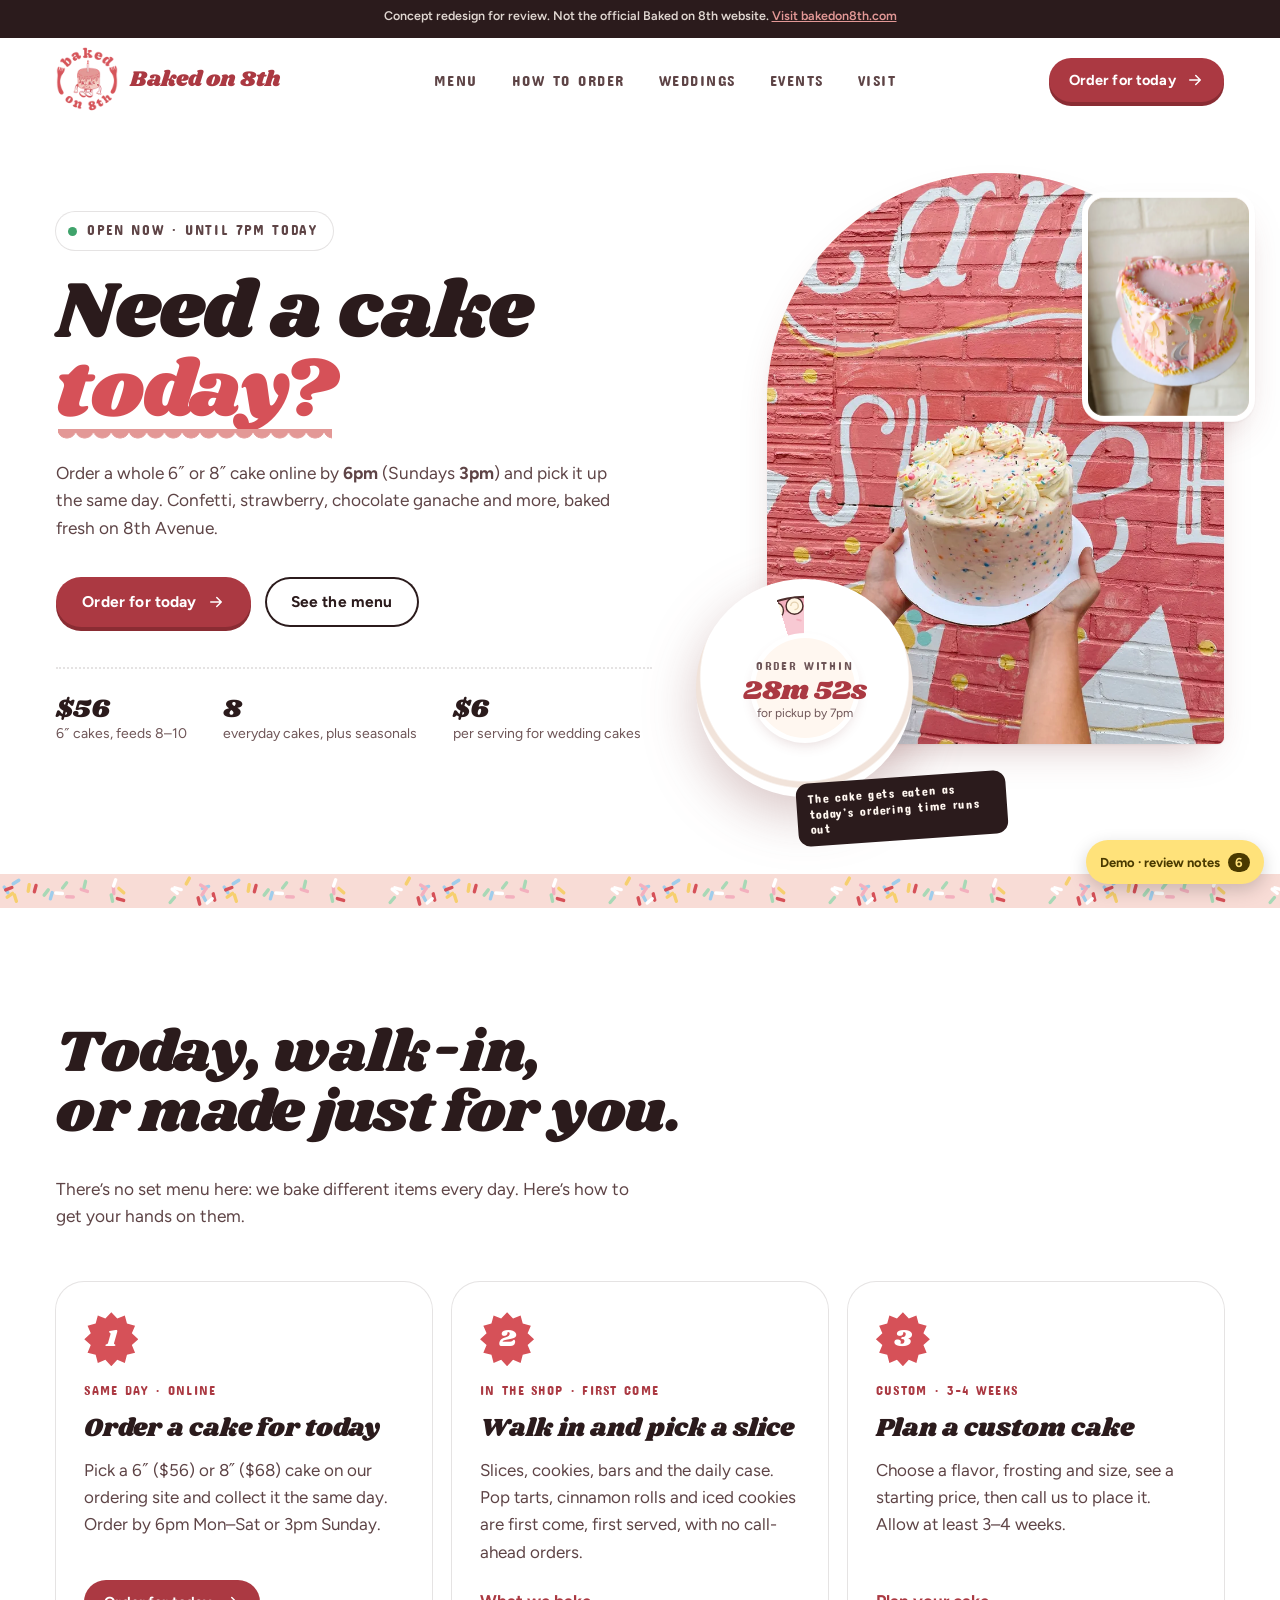
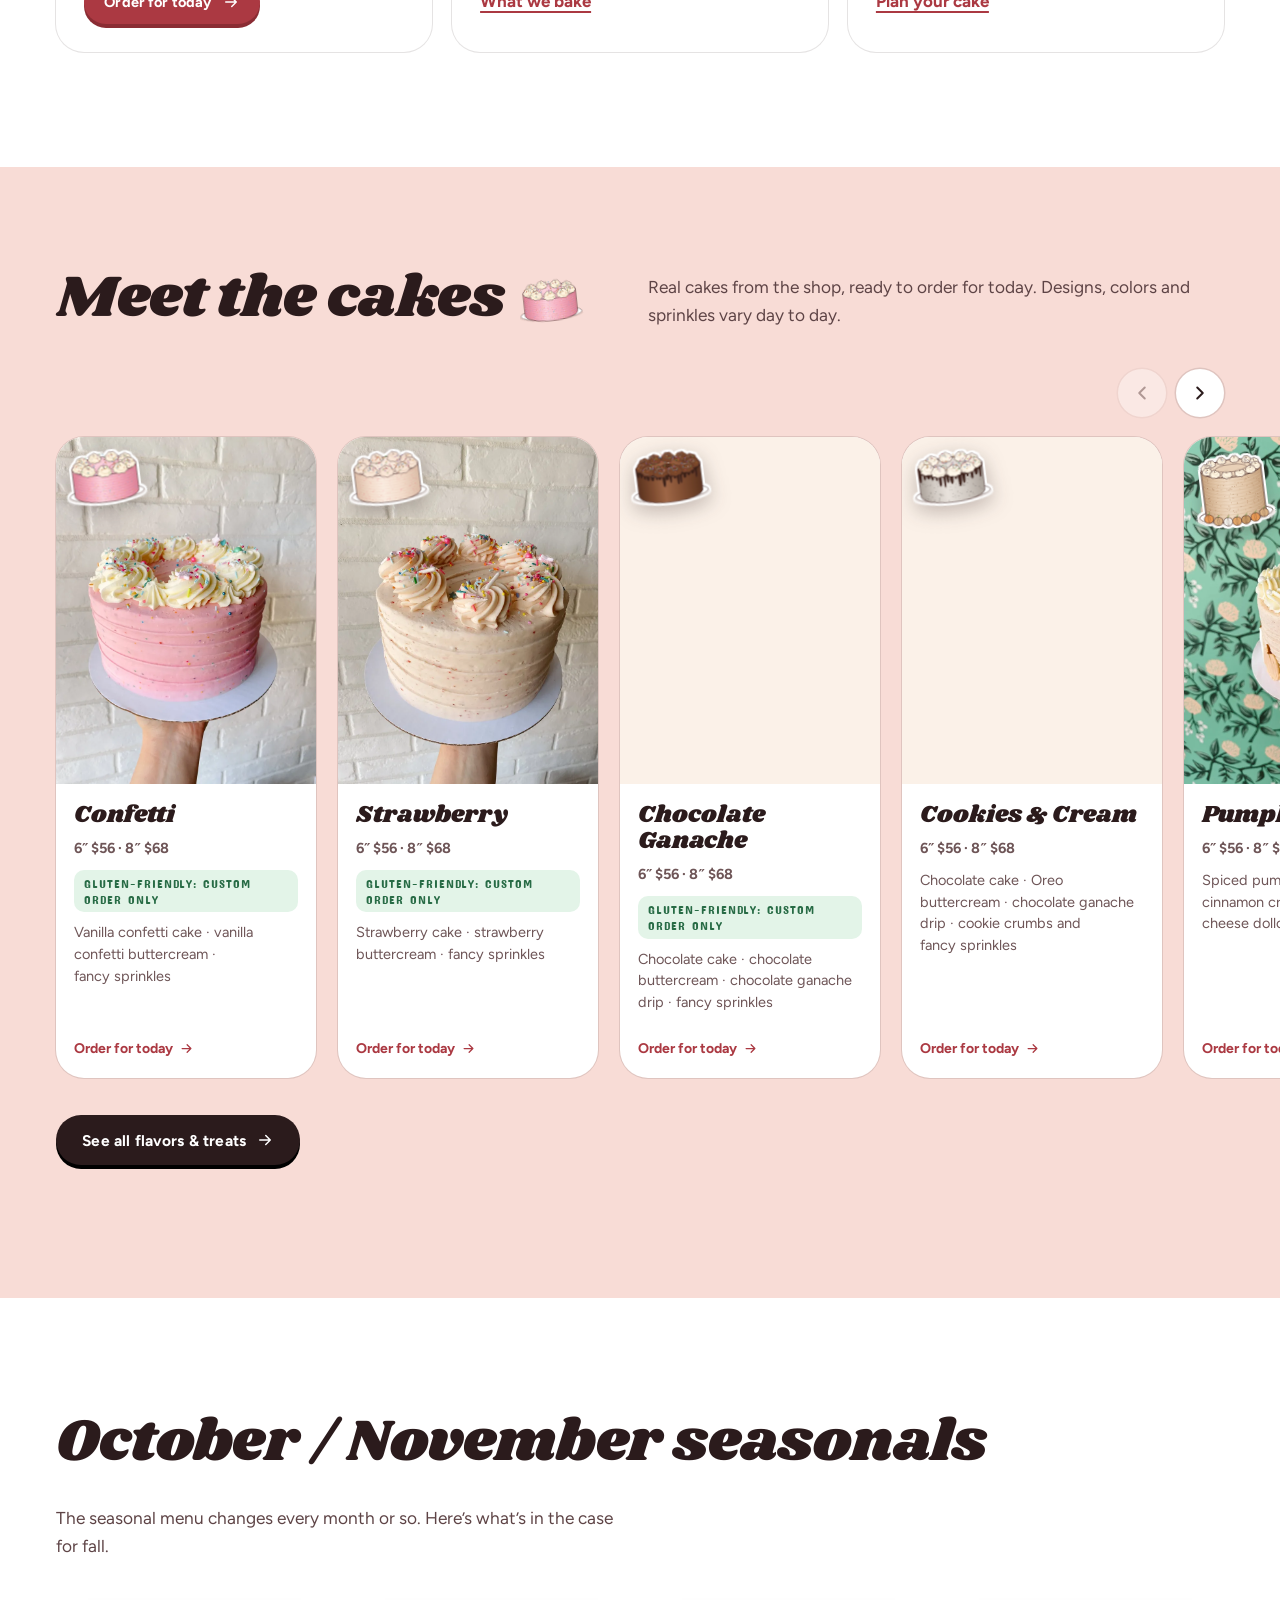
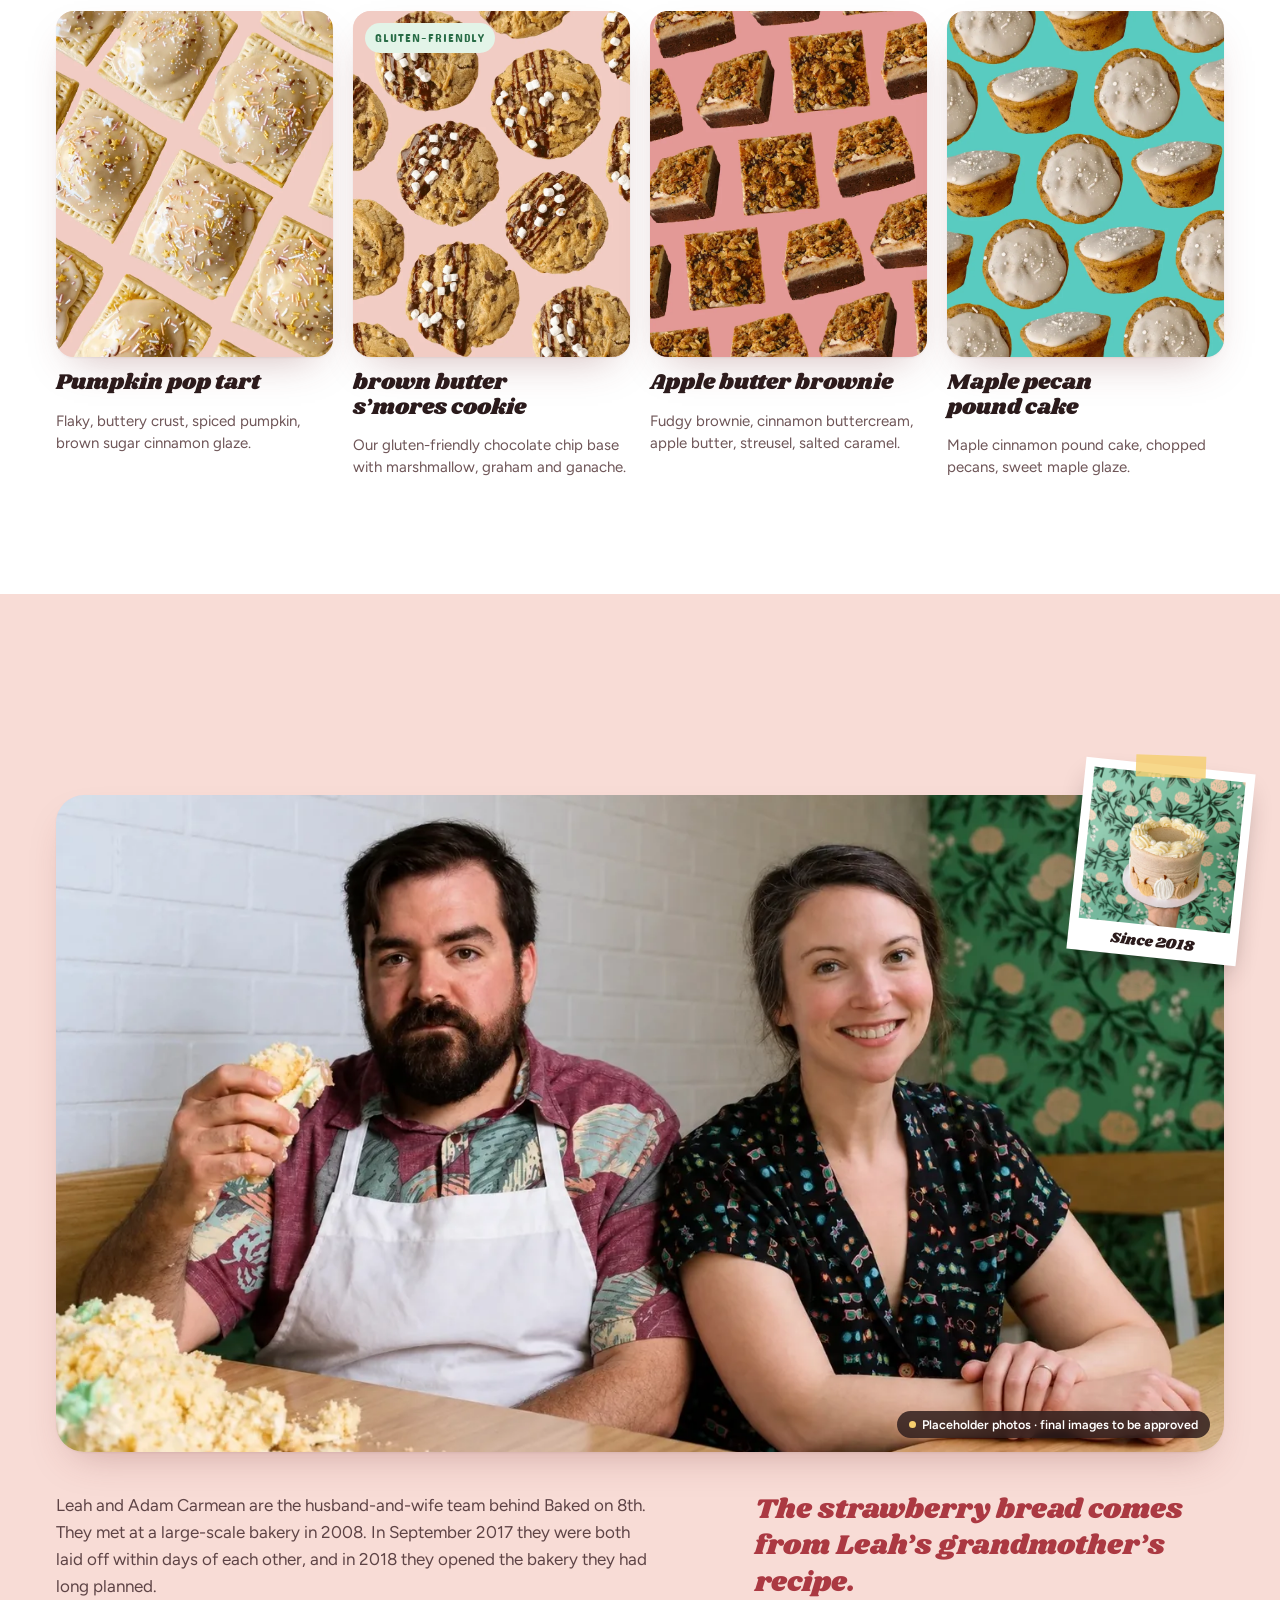
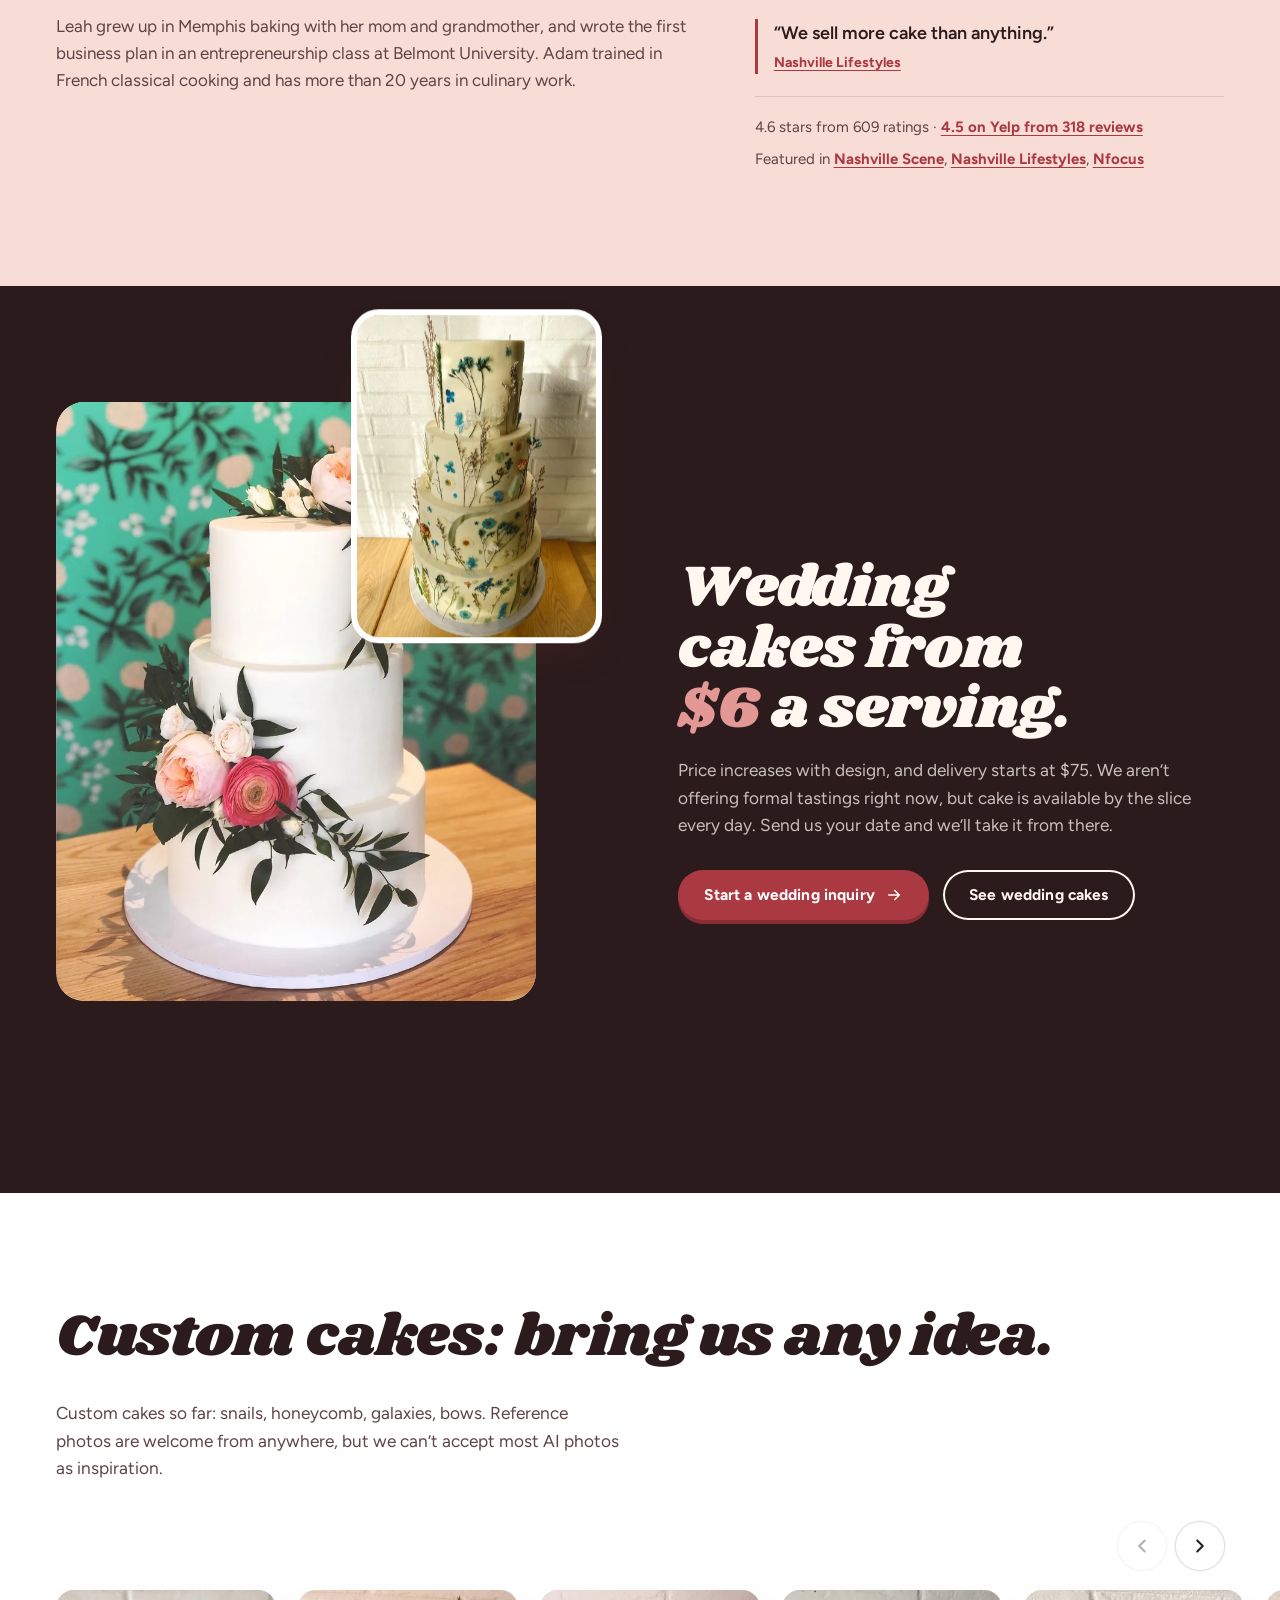
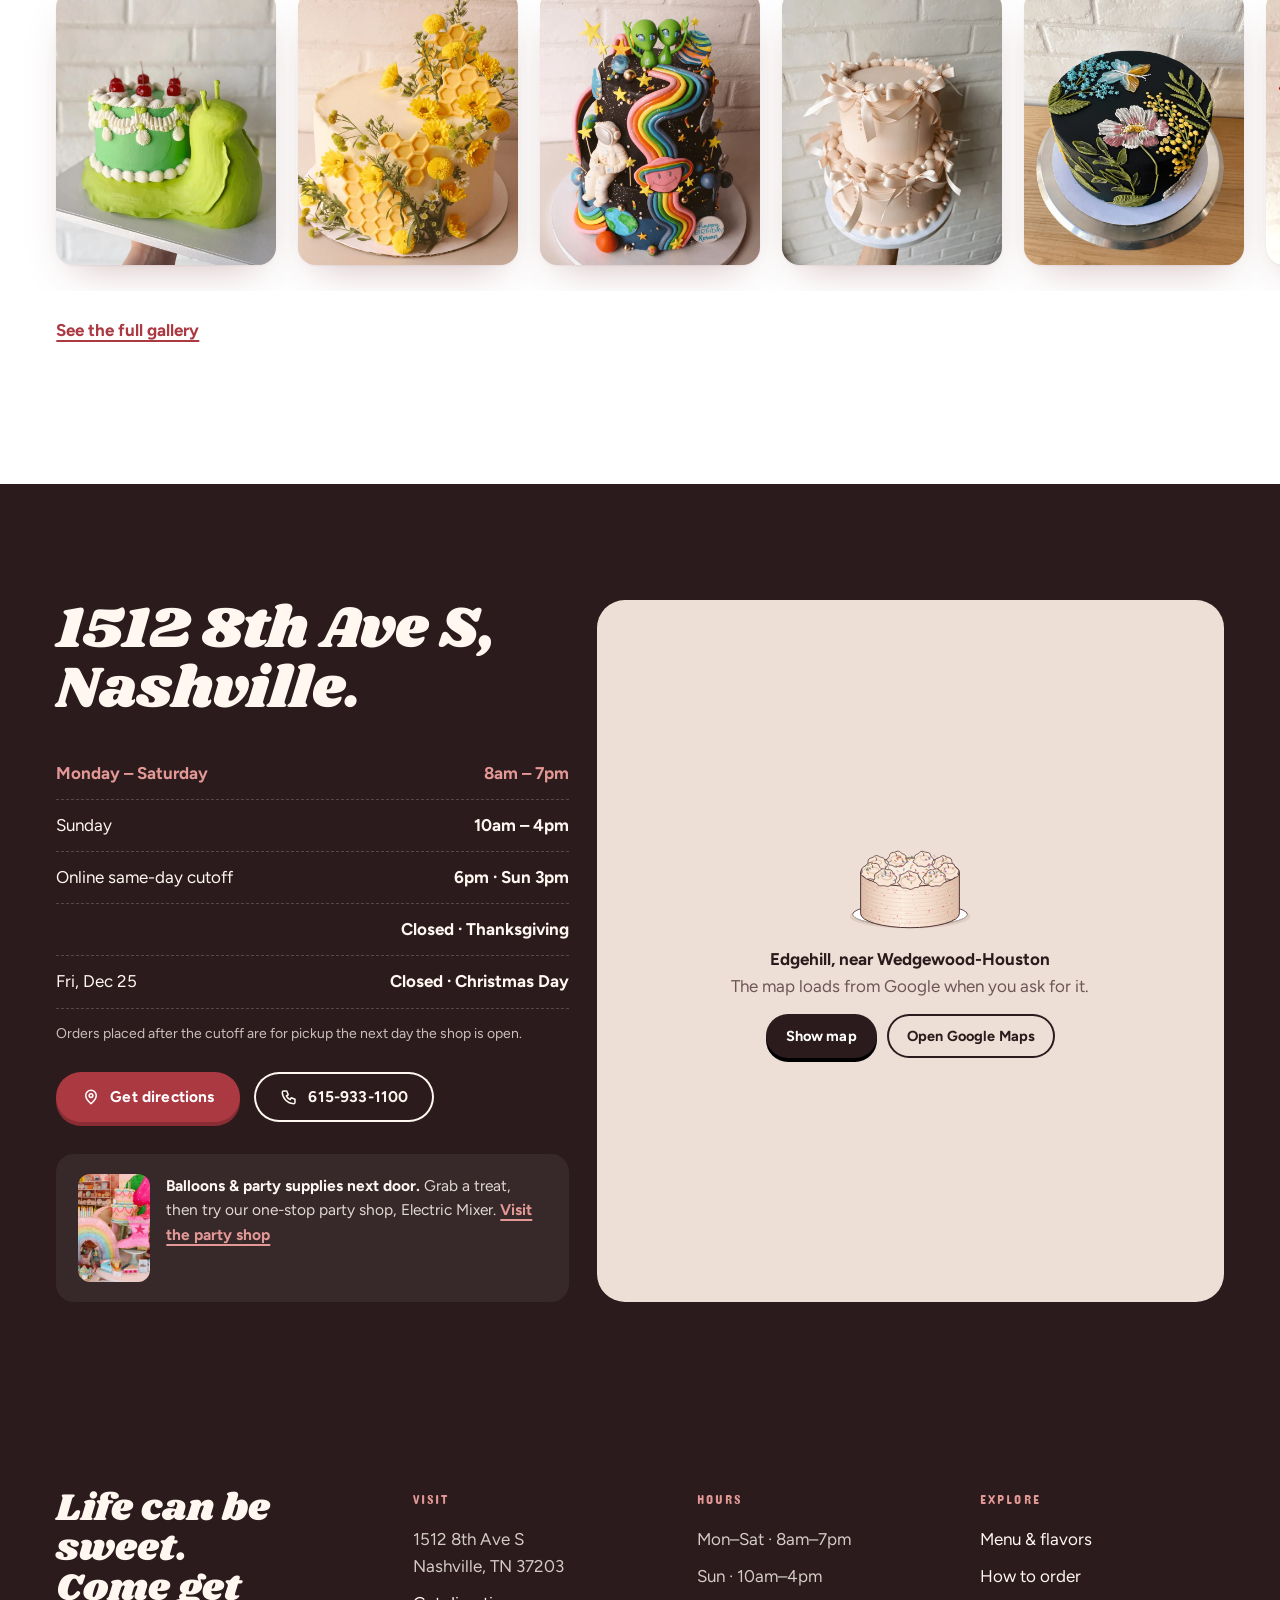
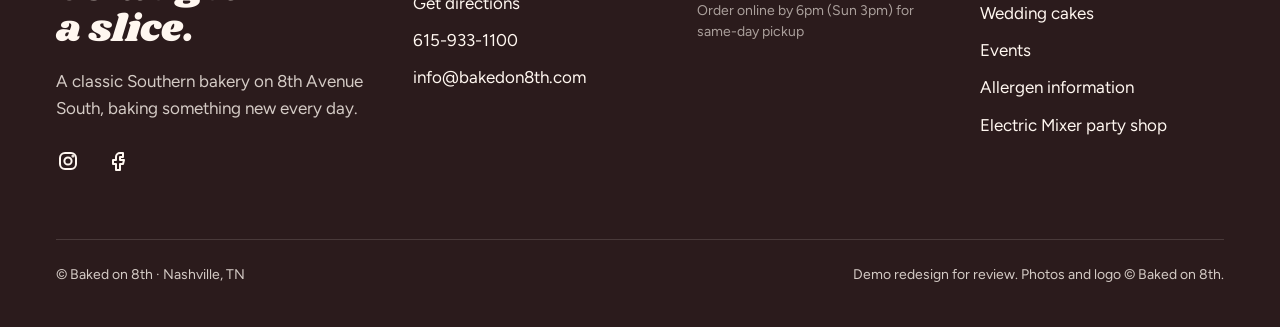
==== commit 5af52170: "Planner same-day line follows the cutoff; wedding phone required for calls; original tab titles and " ====
--- a/site/index.html
+++ b/site/index.html
@@ -3,18 +3,19 @@
 <head>
 <meta charset="utf-8">
 <meta name="viewport" content="width=device-width, initial-scale=1, viewport-fit=cover">
-<title>Baked on 8th — Need a cake today? Nashville bakery</title>
+<title>Baked on 8th</title>
 <meta name="description" content="Classic Southern bakery on 8th Ave S, Nashville. Order a whole cake online for same-day pickup, browse today&#x27;s flavors, plan a custom or wedding cake.">
 <meta name="theme-color" content="#FFFFFF">
 <meta name="robots" content="noindex, nofollow">
 <script>document.documentElement.classList.add('js');setTimeout(function(){if(!window.BO8)document.documentElement.classList.remove('js')},3000)</script>
-<link rel="icon" type="image/png" href="assets/img/logo-96.png">
-<link rel="apple-touch-icon" href="assets/img/logo-96.png">
+<link rel="icon" href="assets/img/favicon.ico?v=1793572544" sizes="any">
+<link rel="icon" type="image/png" href="assets/img/favicon.png?v=1793572544">
+<link rel="apple-touch-icon" href="assets/img/apple-touch-icon.png?v=1793572544">
 <link rel="preconnect" href="https://fonts.googleapis.com">
 <link rel="preconnect" href="https://fonts.gstatic.com" crossorigin>
 <link href="https://fonts.googleapis.com/css2?family=Concert+One&family=Figtree:wght@400;500;600;700&family=Shrikhand&display=swap" rel="stylesheet">
-<link rel="stylesheet" href="assets/css/site.css?v=1793557933">
-<script src="assets/js/site.js?v=1793556572" defer></script>
+<link rel="stylesheet" href="assets/css/site.css?v=1793572565">
+<script src="assets/js/site.js?v=1793572400" defer></script>
 </head>
 <body>
 <a class="skip" href="#main">Skip to content</a>
--- a/site/assets/css/site.css
+++ b/site/assets/css/site.css
@@ -756,10 +756,10 @@
 .notes-panel ol + h4 { margin-top: 18px; }
 .review-toggle .rt-short { display: none; }
 @media (max-width: 900px) {
-  .review-toggle { top: 84px; bottom: auto; right: 10px; min-height: 44px; padding: 0 12px; font-size: 12.5px; gap: 6px; }
+  .review-toggle { top: 140px; bottom: auto; right: 10px; min-height: 44px; padding: 0 12px; font-size: 12.5px; gap: 6px; }
   .review-toggle .rt-long { display: none; }
   .review-toggle .rt-short { display: inline; }
-  .notes-panel { top: 126px; bottom: auto; right: 10px; max-height: calc(100vh - 220px); }
+  .notes-panel { top: 192px; bottom: auto; right: 10px; max-height: calc(100vh - 290px); }
 }
 
 /* ---------- Their story (homepage) ---------- */
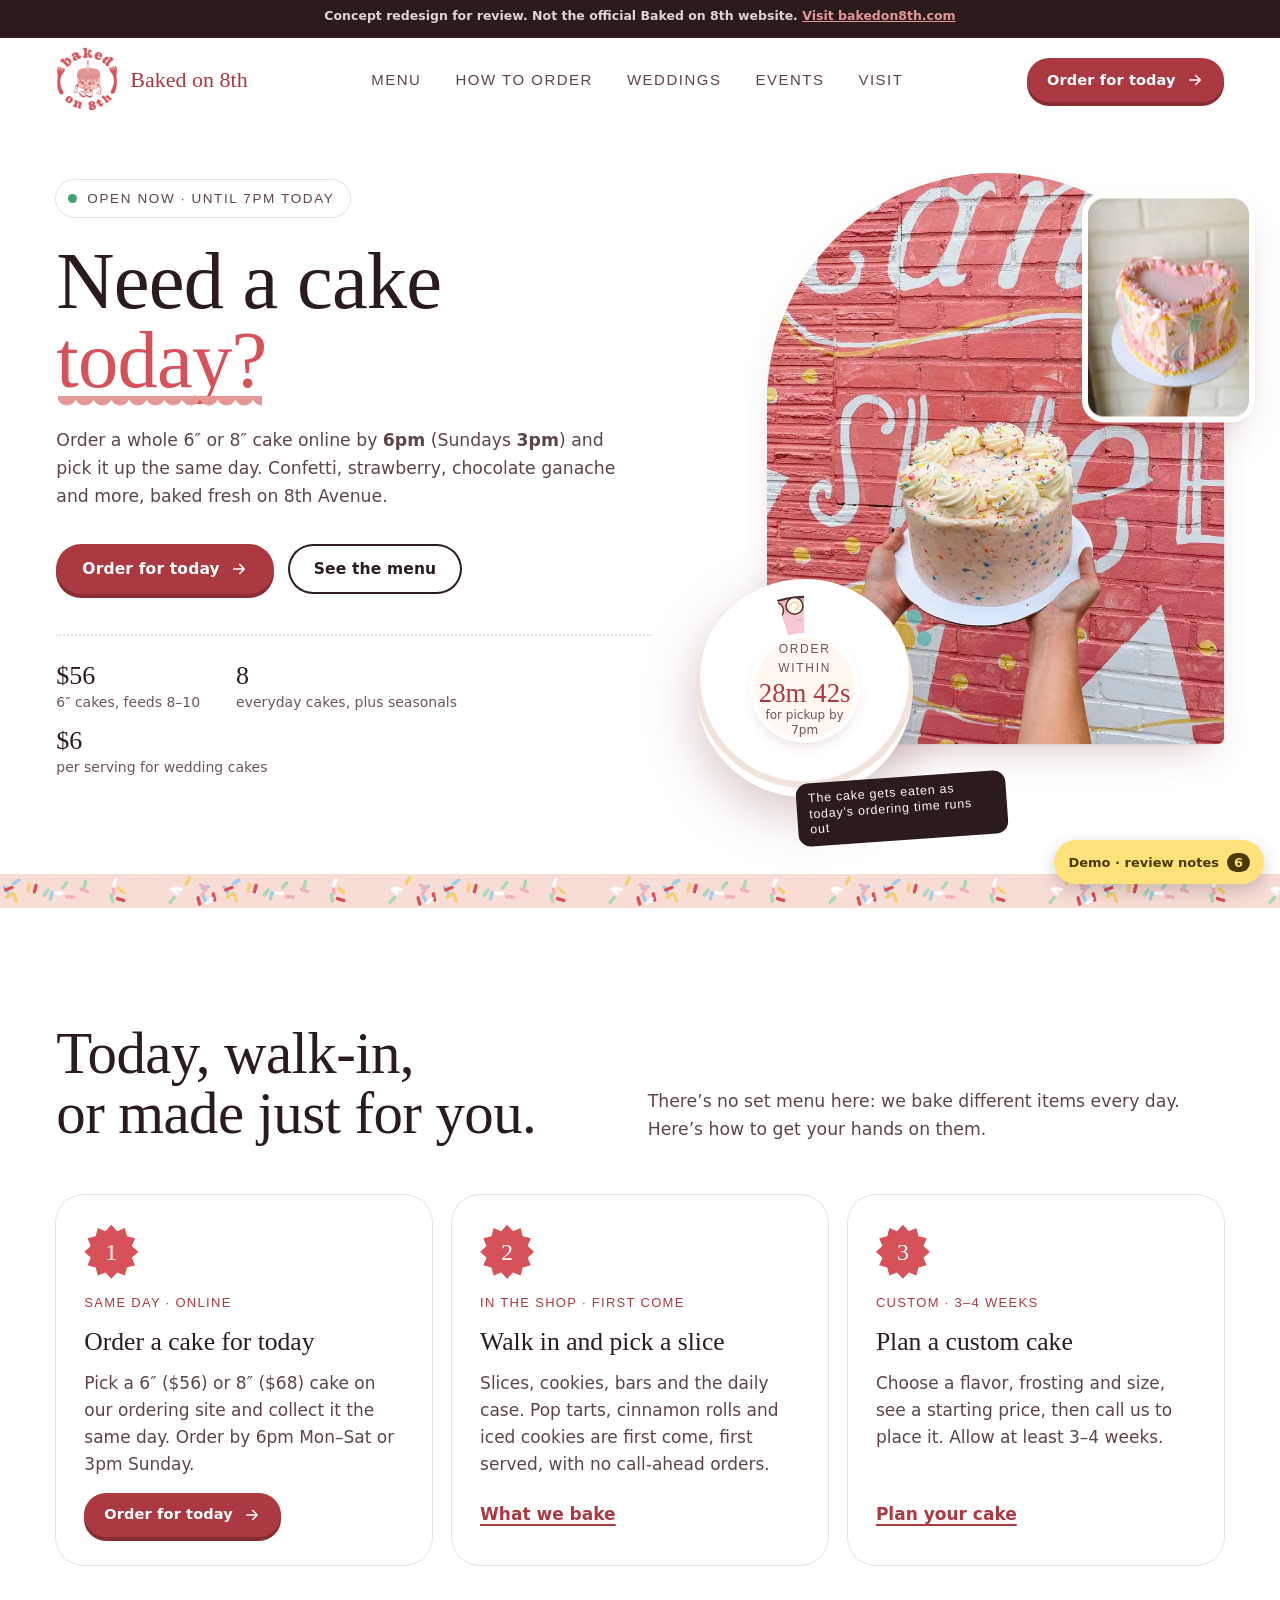
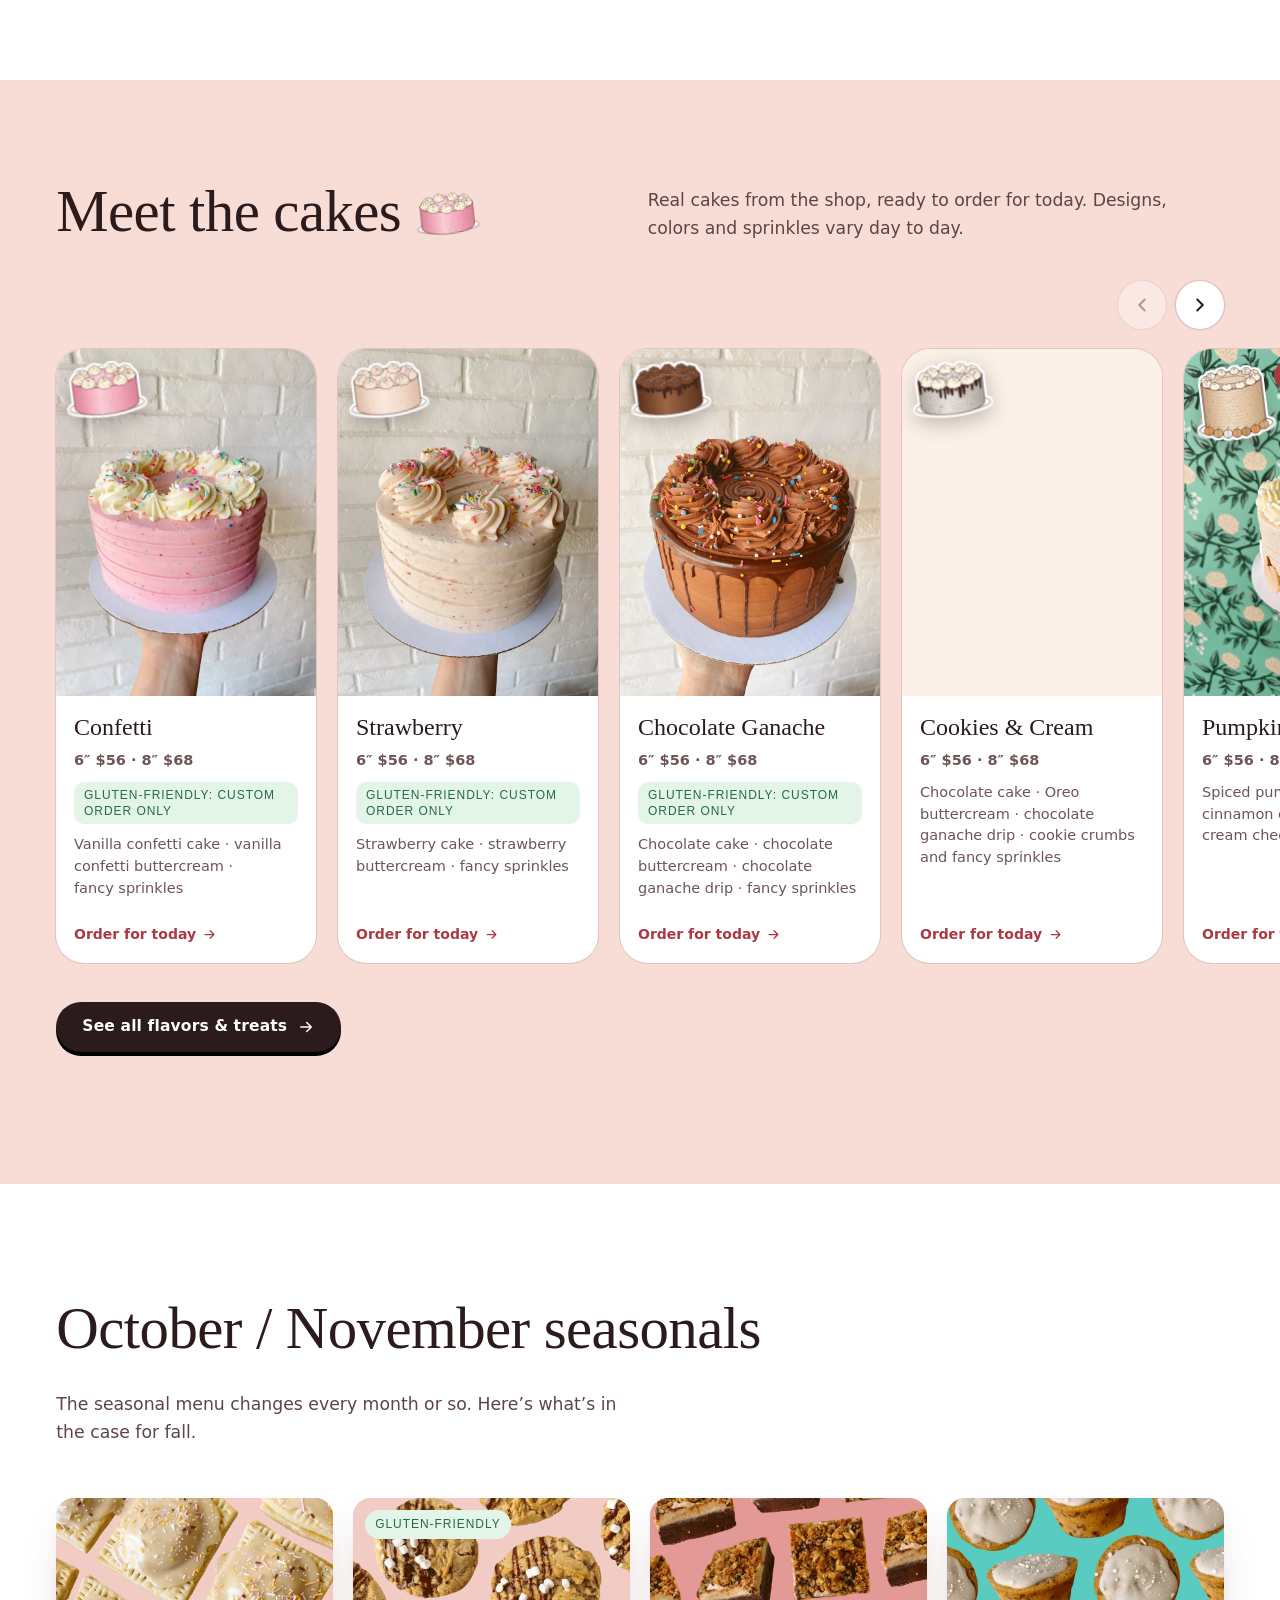
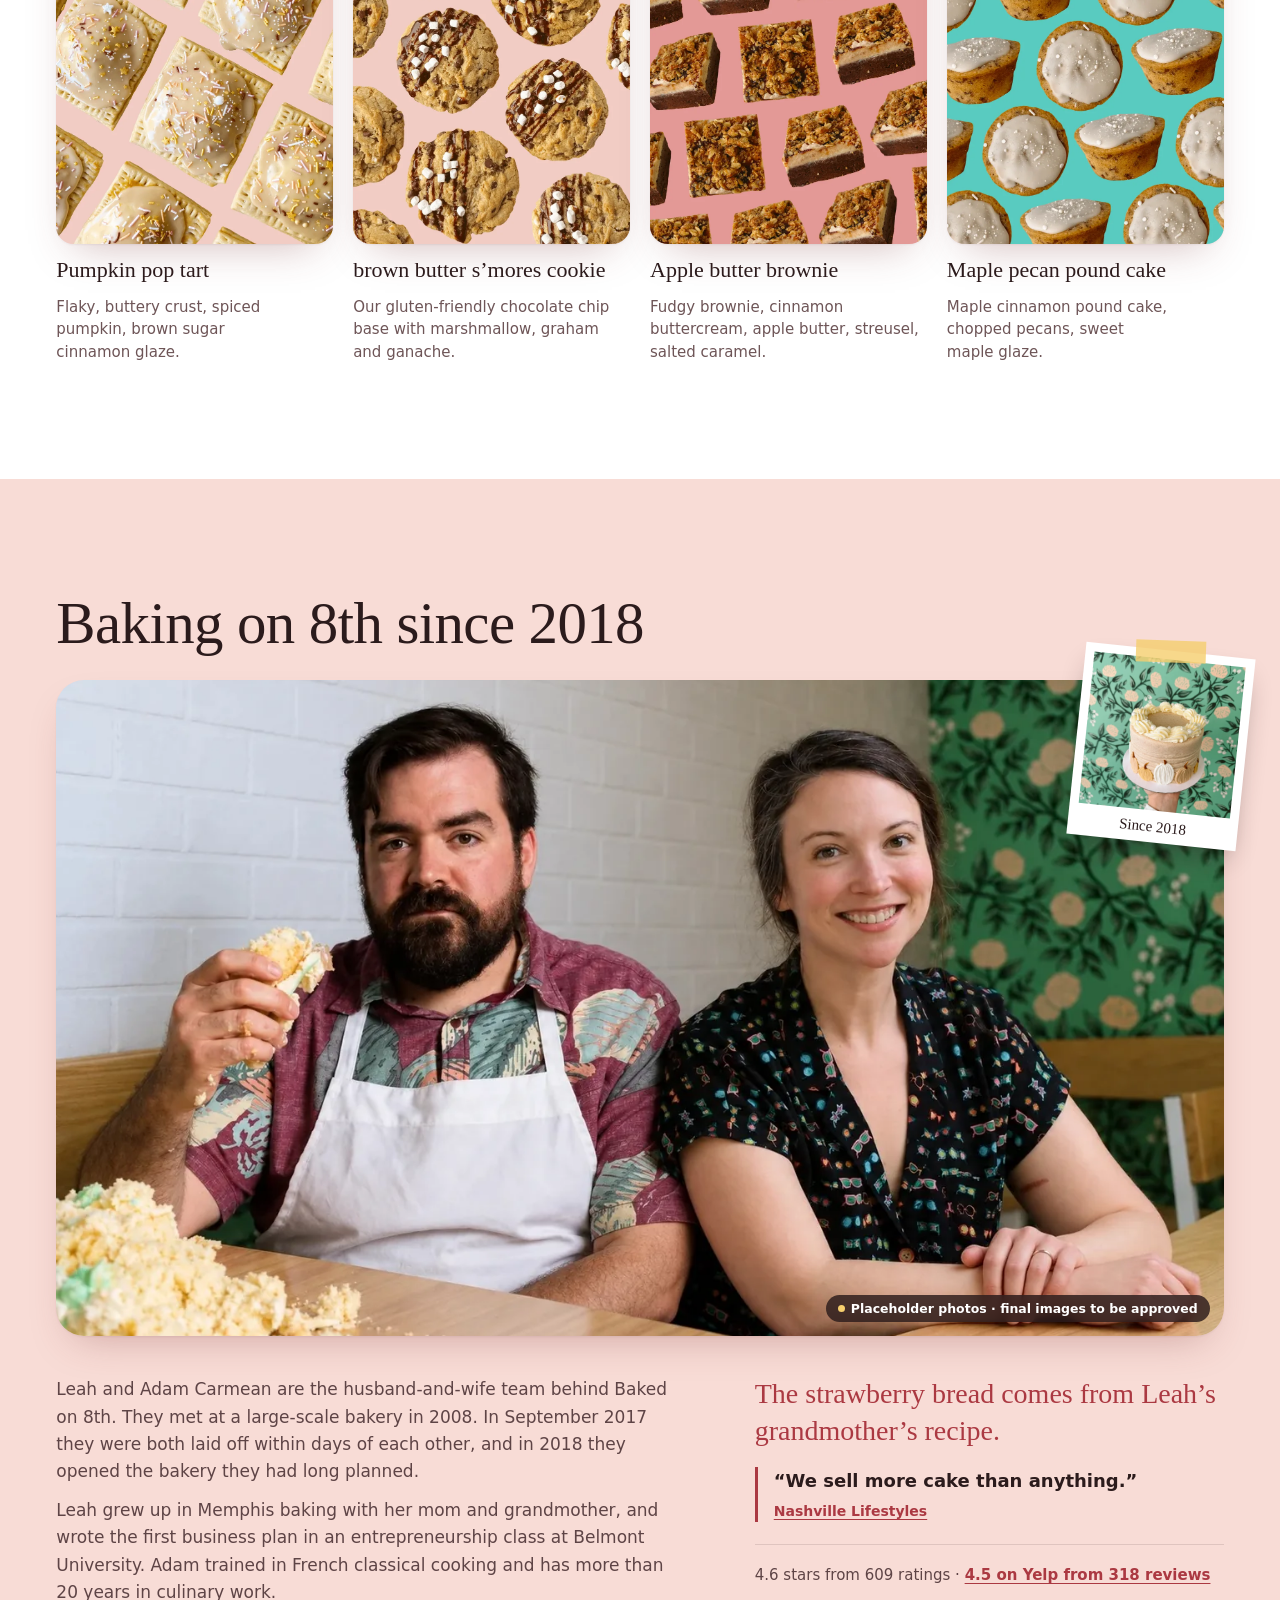
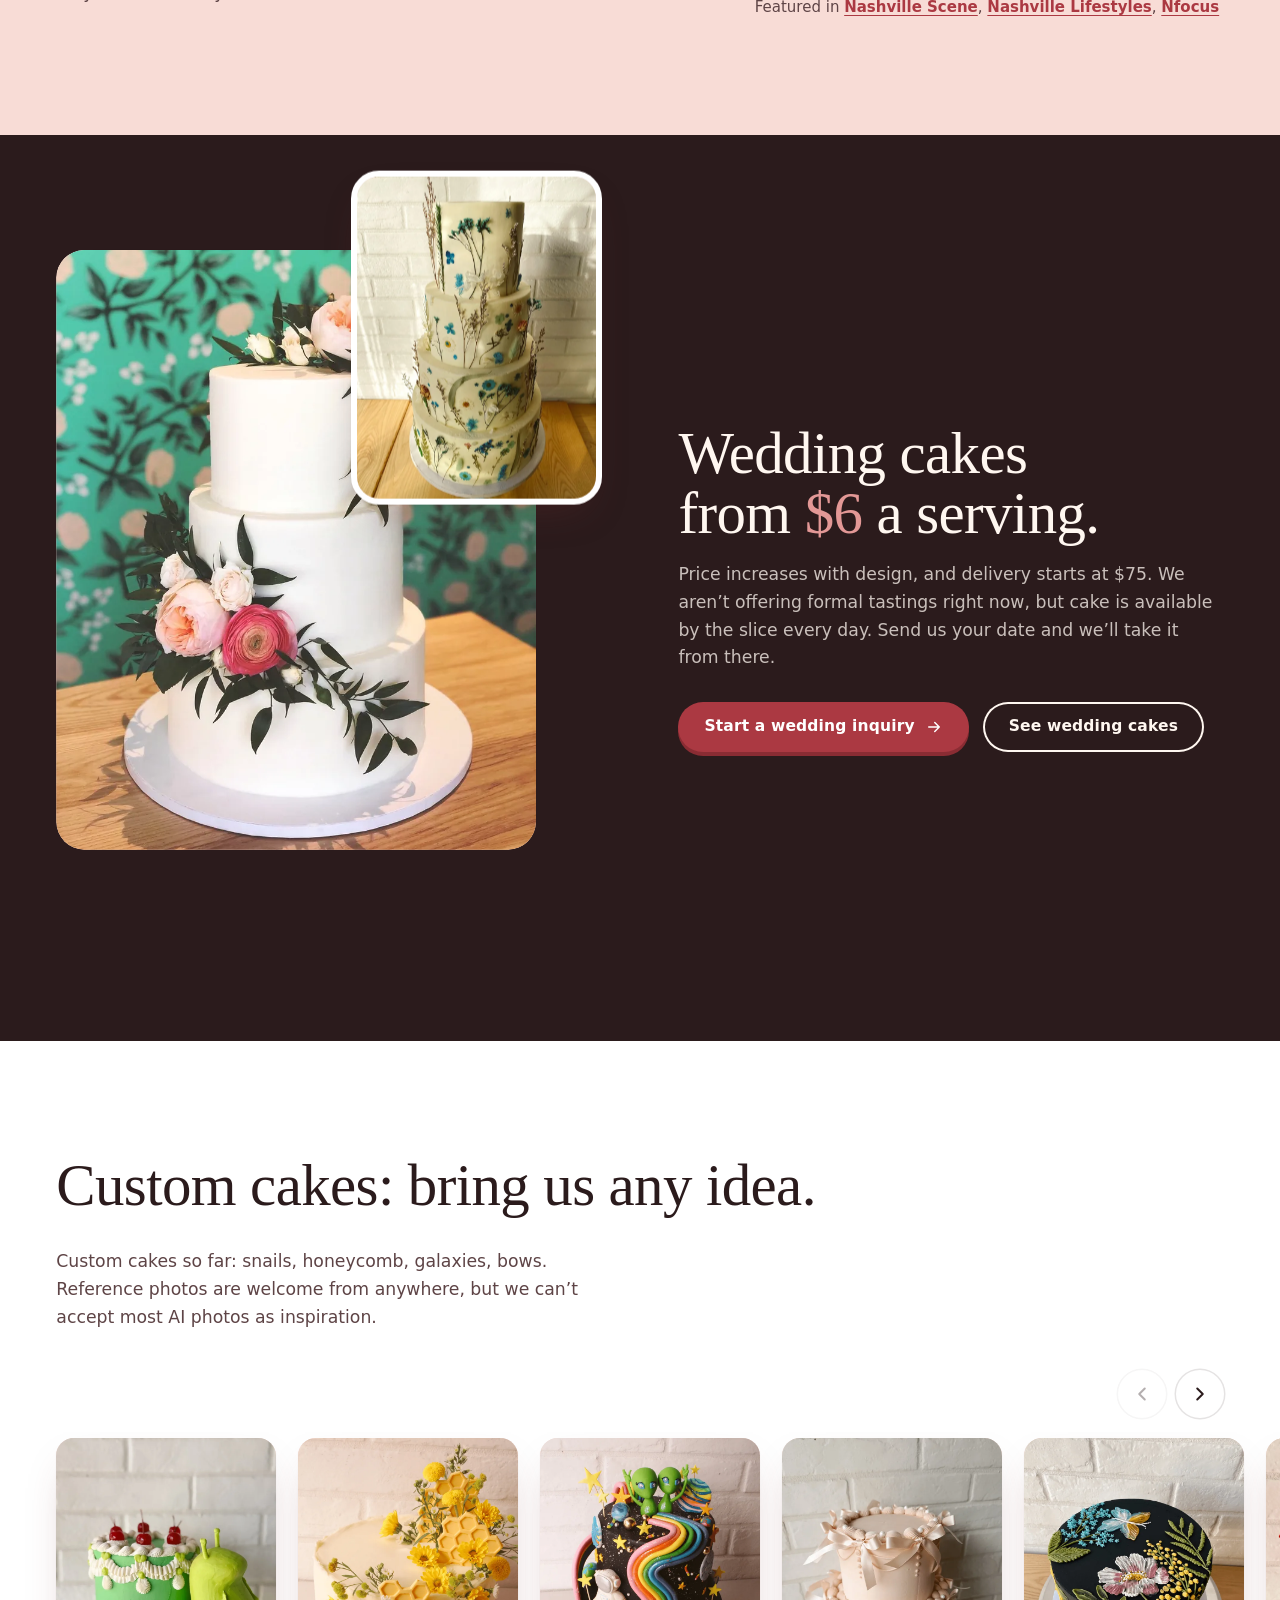
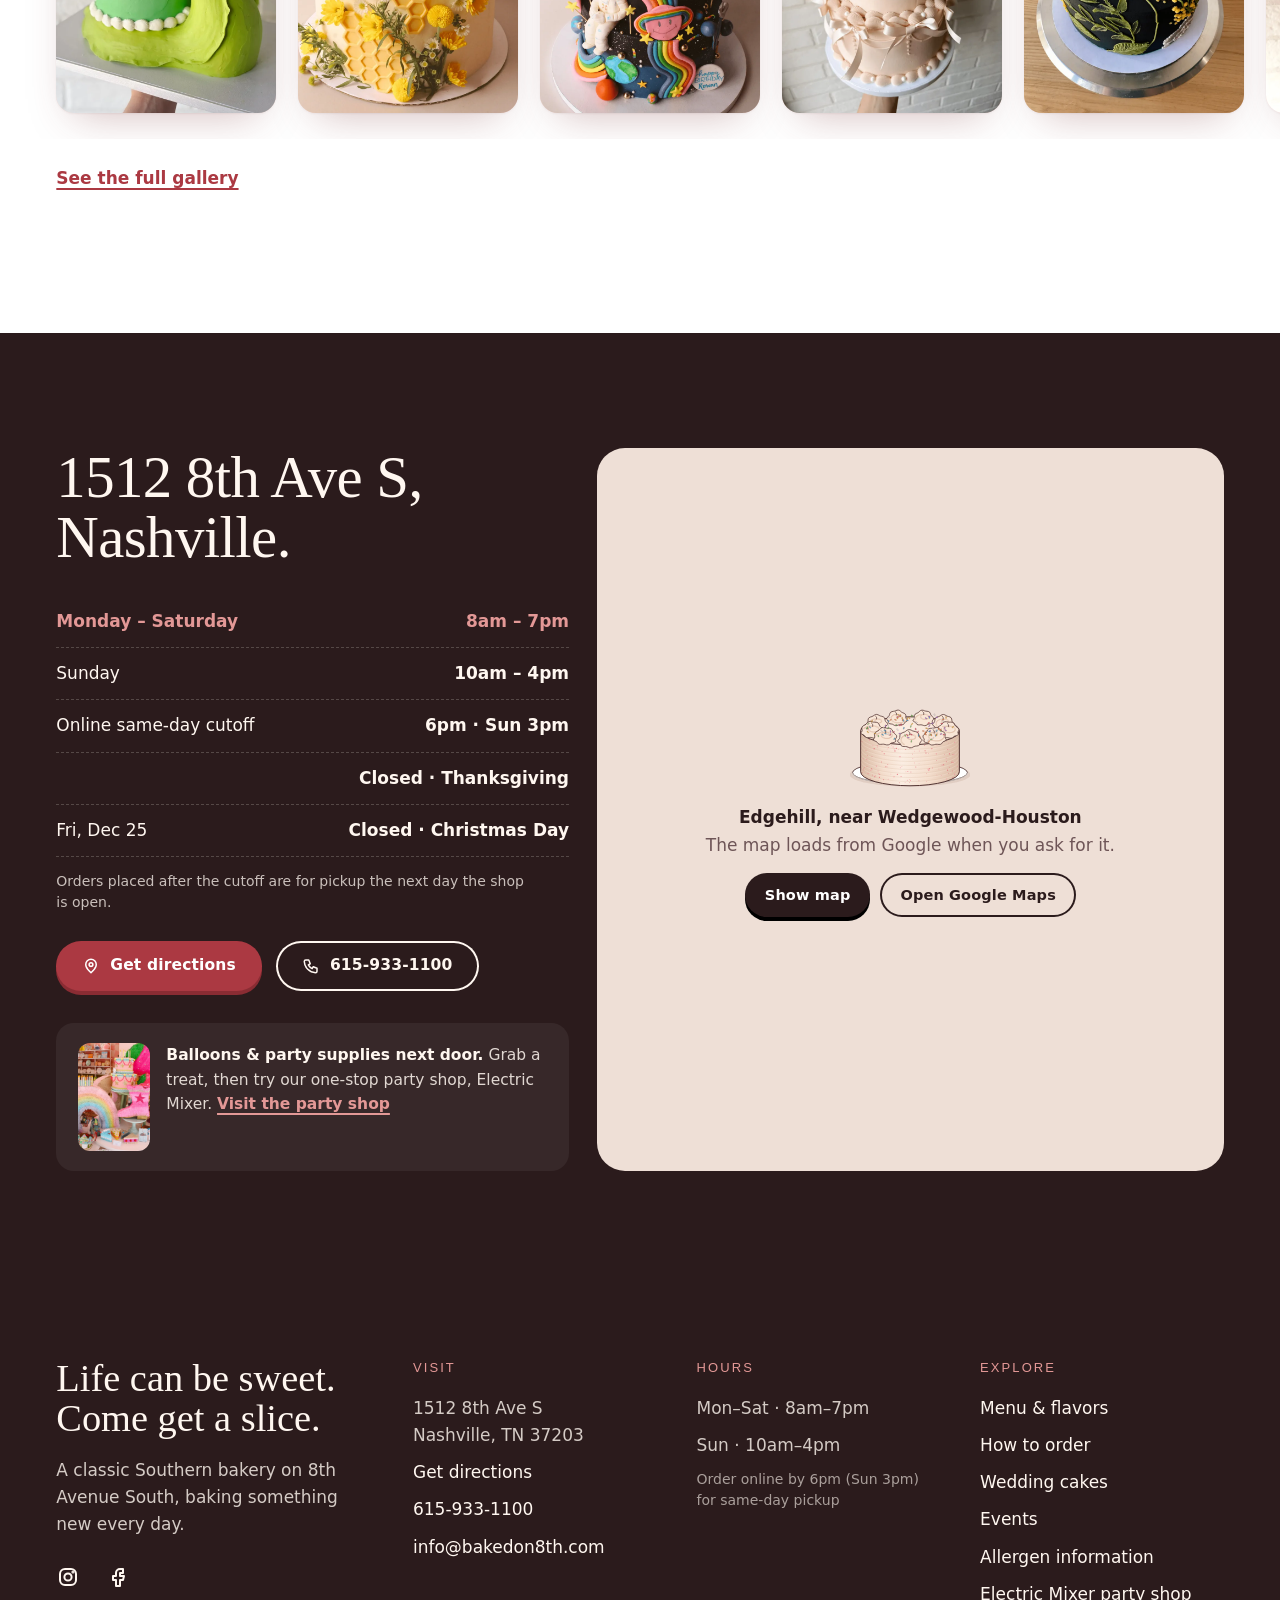
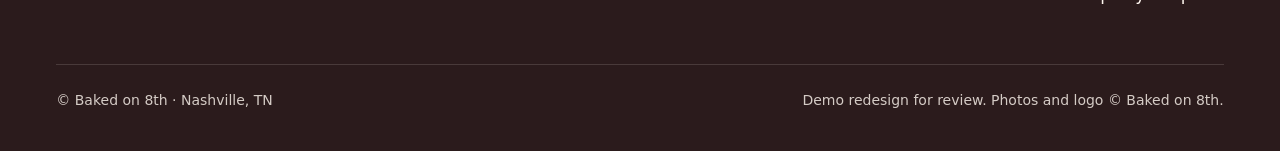
==== commit 5f3685ca: "Security hardening: content policy, link filtering, editor integrity, draft expiry - Every page carr" ====
--- a/site/index.html
+++ b/site/index.html
@@ -7,6 +7,8 @@
 <meta name="description" content="Classic Southern bakery on 8th Ave S, Nashville. Order a whole cake online for same-day pickup, browse today&#x27;s flavors, plan a custom or wedding cake.">
 <meta name="theme-color" content="#FFFFFF">
 <meta name="robots" content="noindex, nofollow">
+<meta http-equiv="Content-Security-Policy" content="default-src 'self'; script-src 'self' 'sha256-BugV2CaT6Q3Enx1pCgHH2hwfoKYDyPtDdGR/G0UJCxk='; style-src 'self' 'unsafe-inline' https://fonts.googleapis.com; font-src https://fonts.gstatic.com; img-src 'self' data:; frame-src https://www.google.com; connect-src 'self'; form-action 'self'; base-uri 'self'; object-src 'none'; upgrade-insecure-requests">
+<meta name="referrer" content="strict-origin-when-cross-origin">
 <script>document.documentElement.classList.add('js');setTimeout(function(){if(!window.BO8)document.documentElement.classList.remove('js')},3000)</script>
 <link rel="icon" href="assets/img/favicon.ico?v=1793572544" sizes="any">
 <link rel="icon" type="image/png" href="assets/img/favicon.png?v=1793572544">
@@ -15,7 +17,7 @@
 <link rel="preconnect" href="https://fonts.gstatic.com" crossorigin>
 <link href="https://fonts.googleapis.com/css2?family=Concert+One&family=Figtree:wght@400;500;600;700&family=Shrikhand&display=swap" rel="stylesheet">
 <link rel="stylesheet" href="assets/css/site.css?v=1793572565">
-<script src="assets/js/site.js?v=1793572400" defer></script>
+<script src="assets/js/site.js?v=1793572913" defer></script>
 </head>
 <body>
 <a class="skip" href="#main">Skip to content</a>
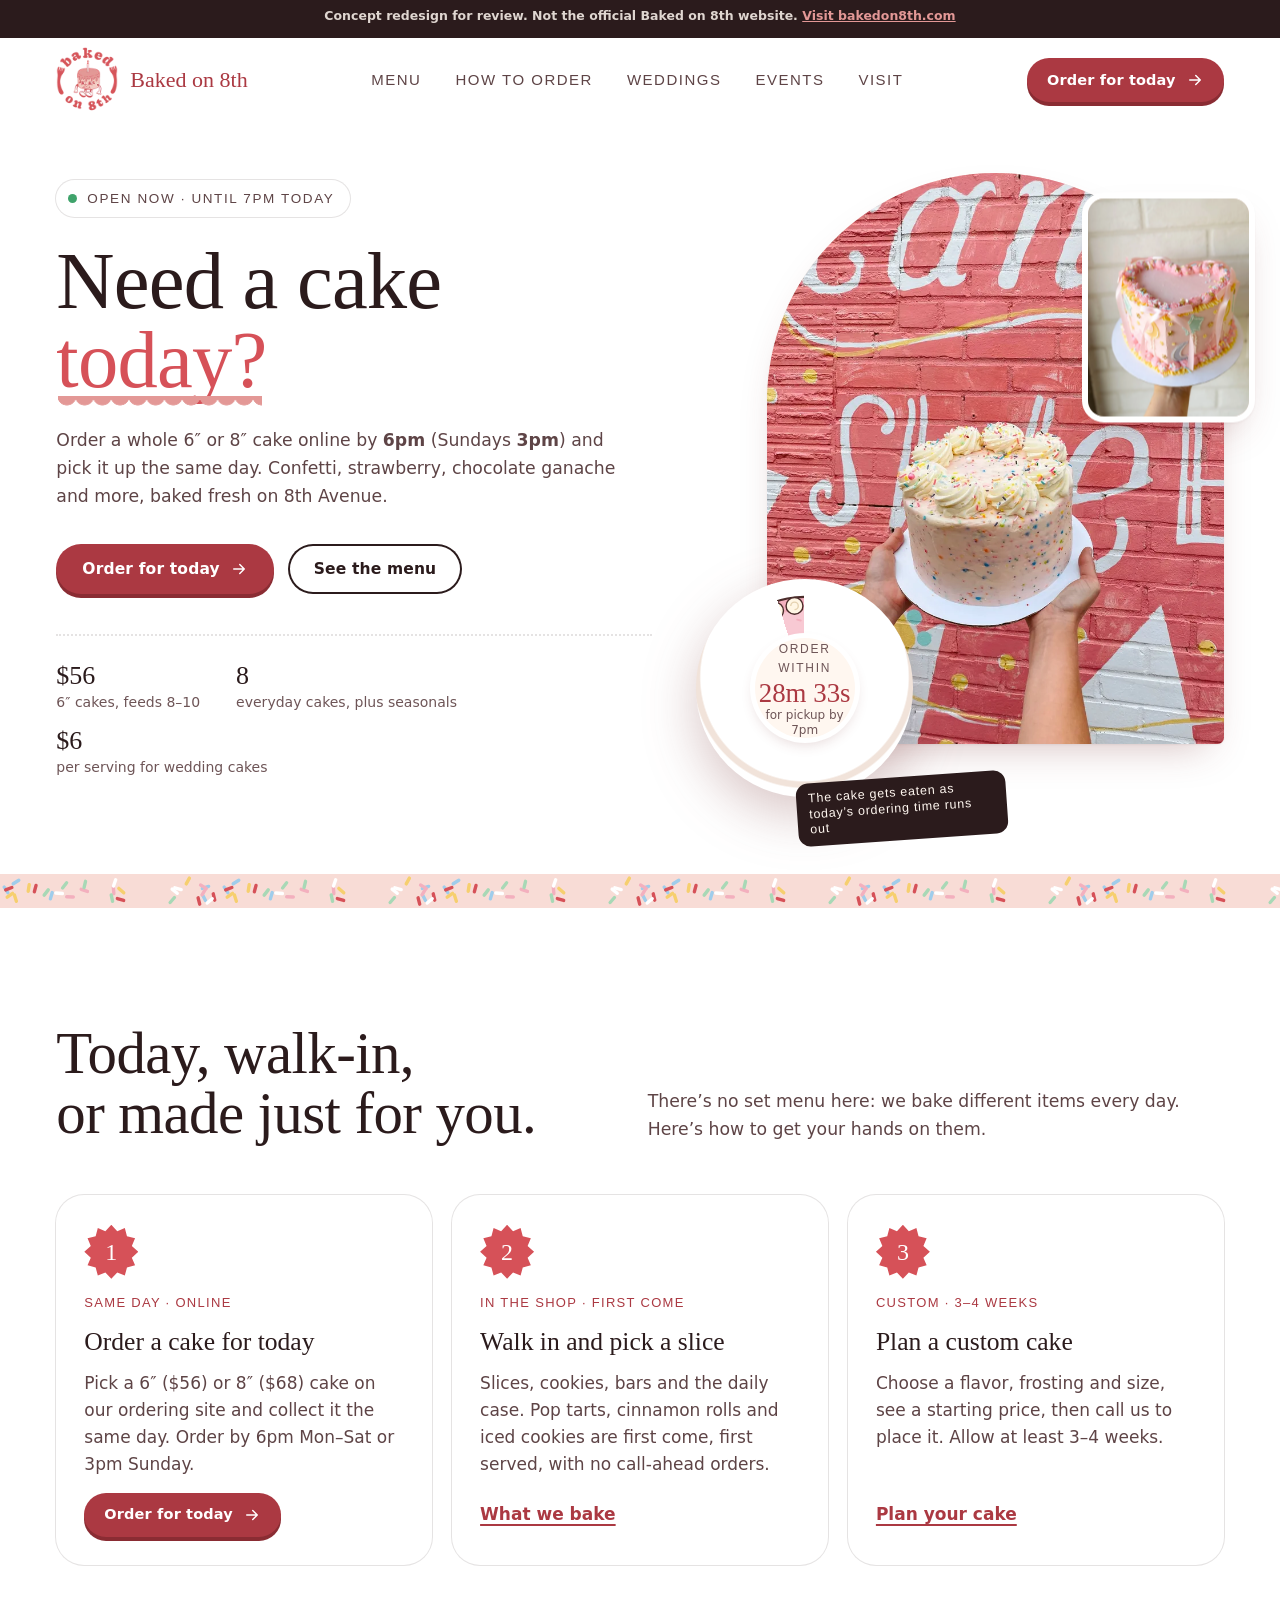
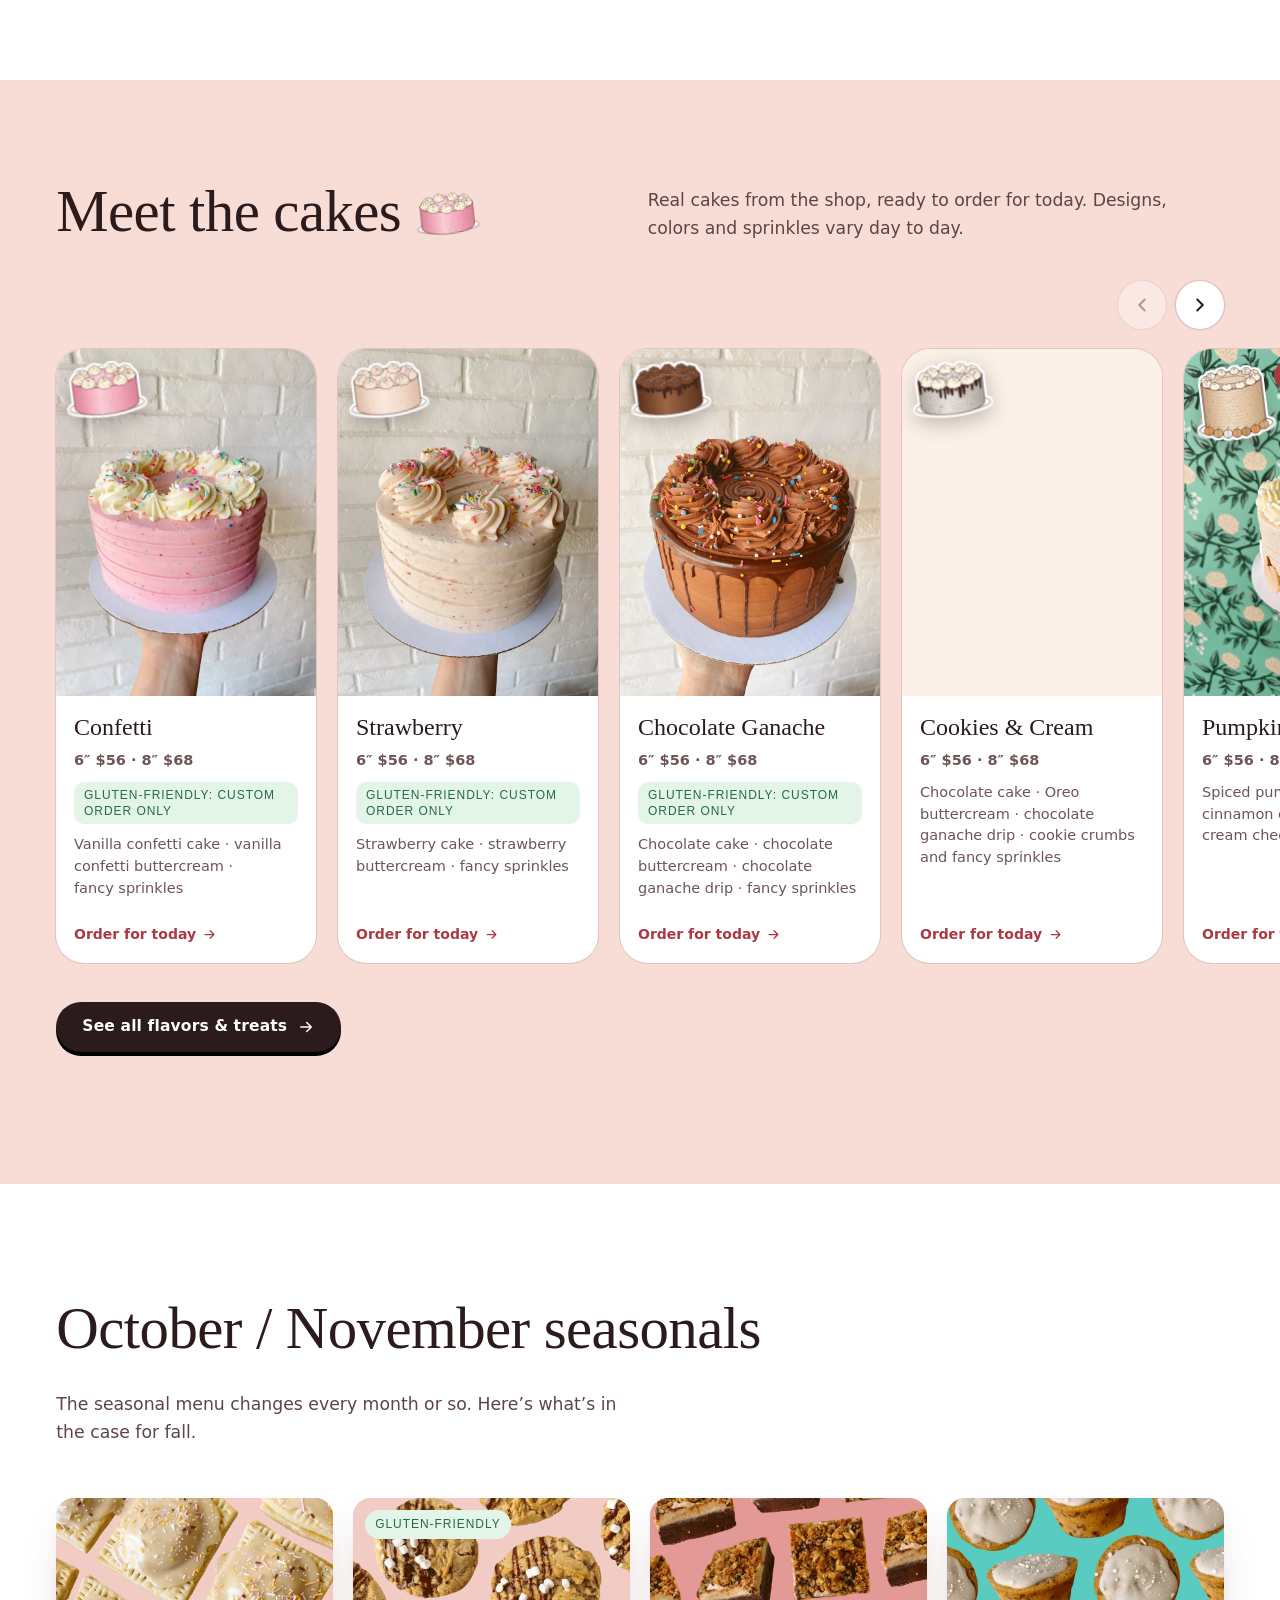
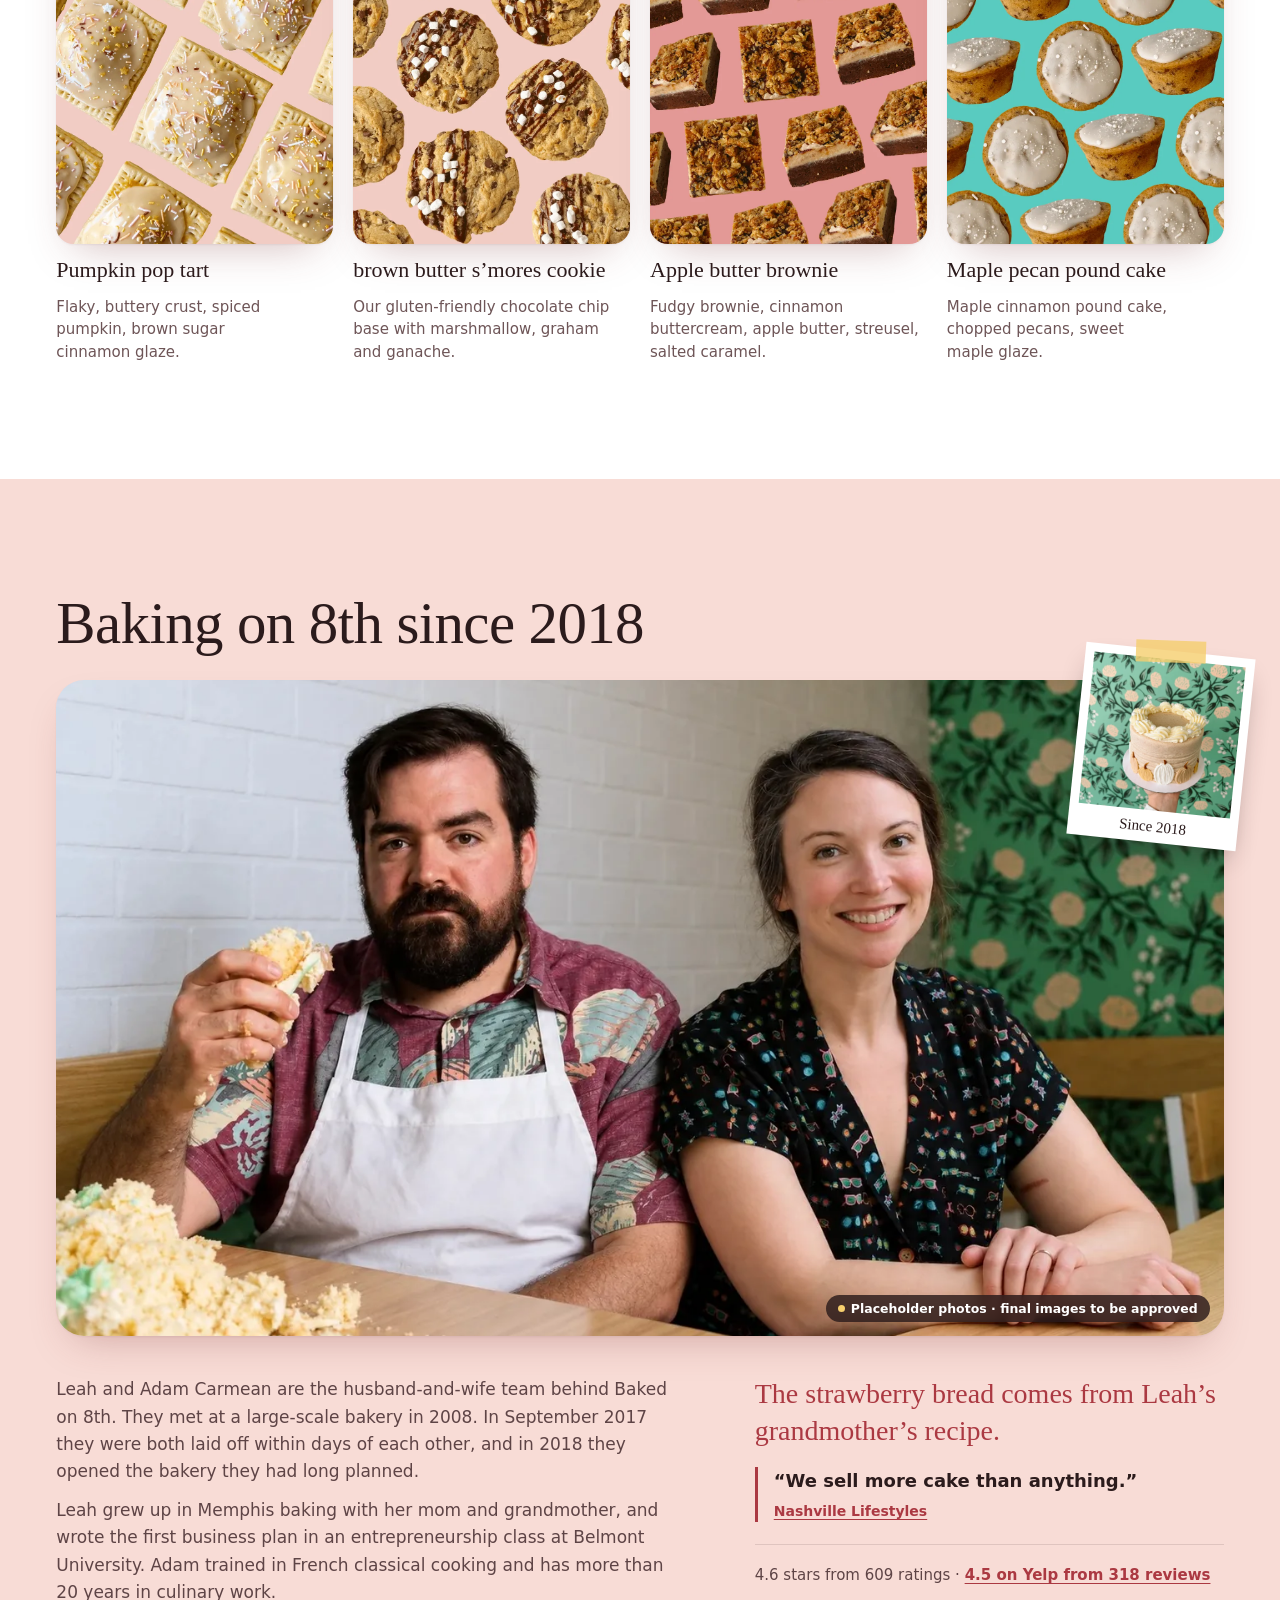
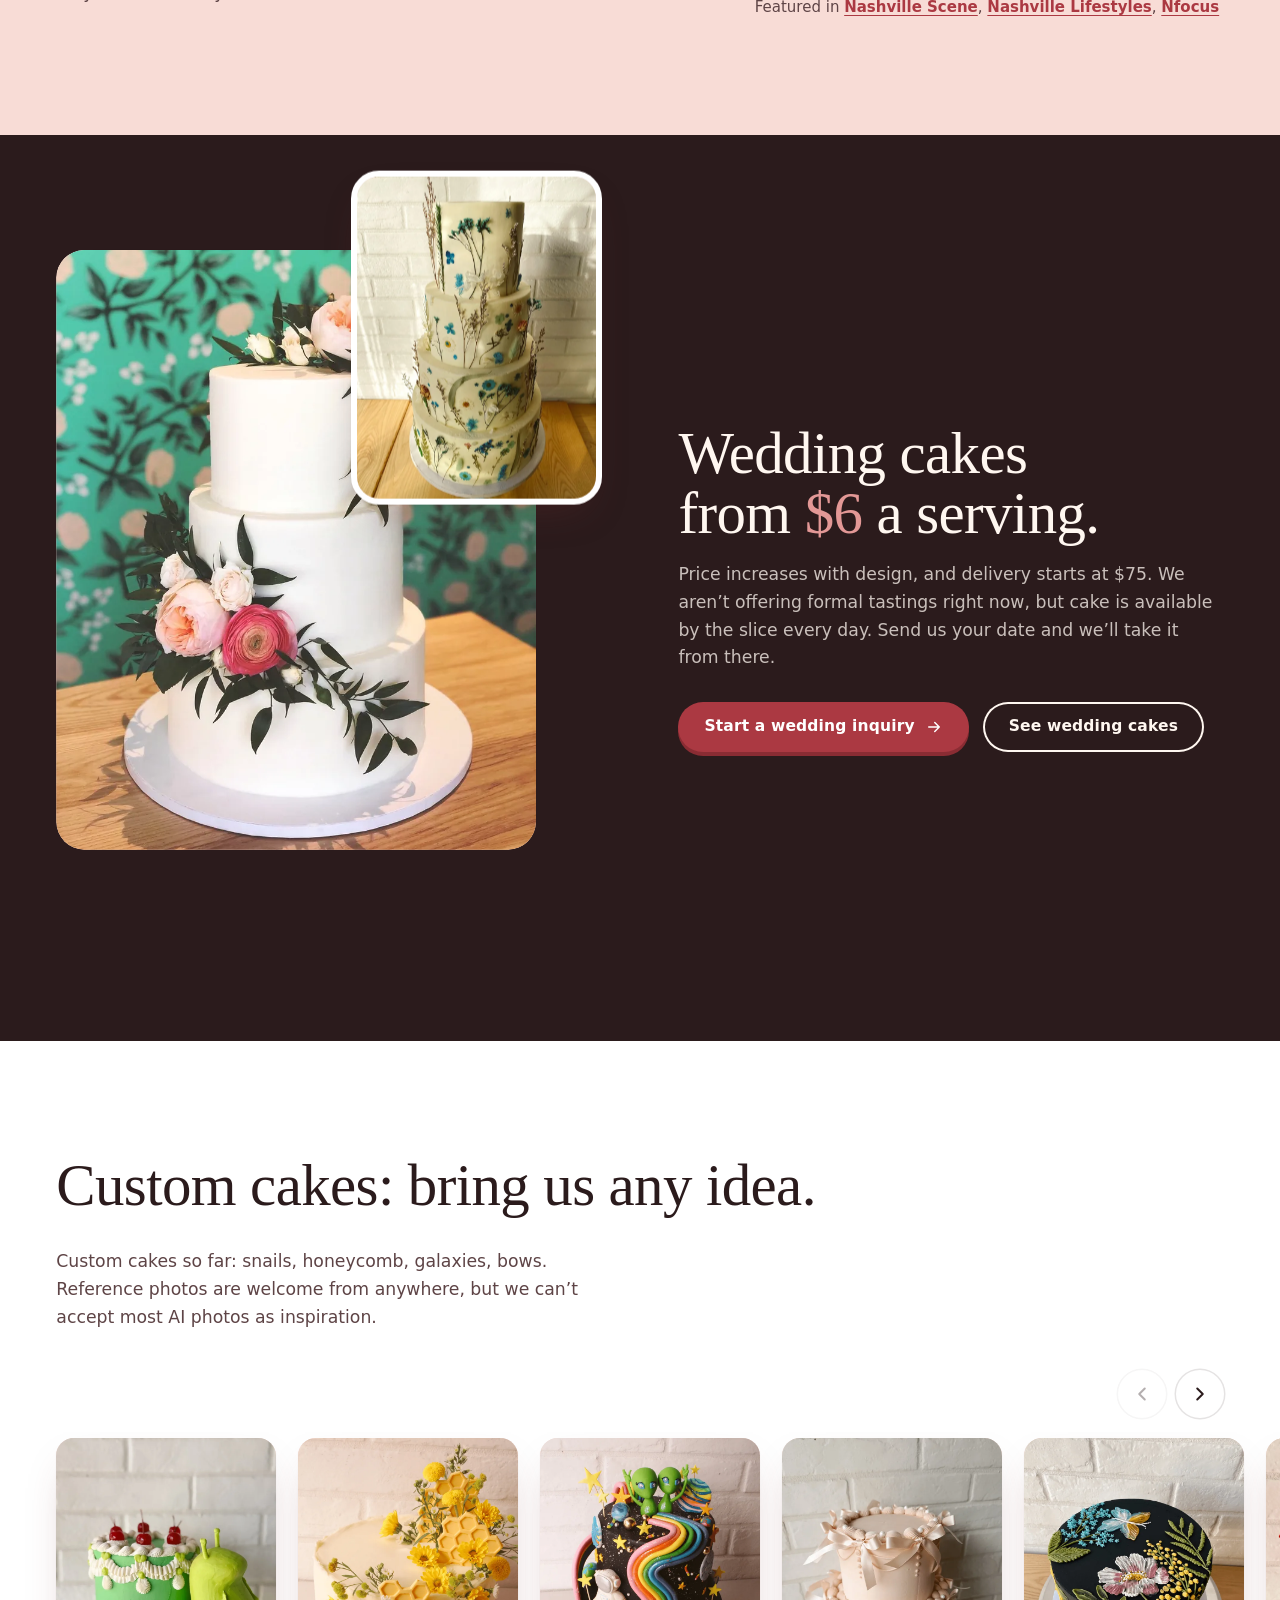
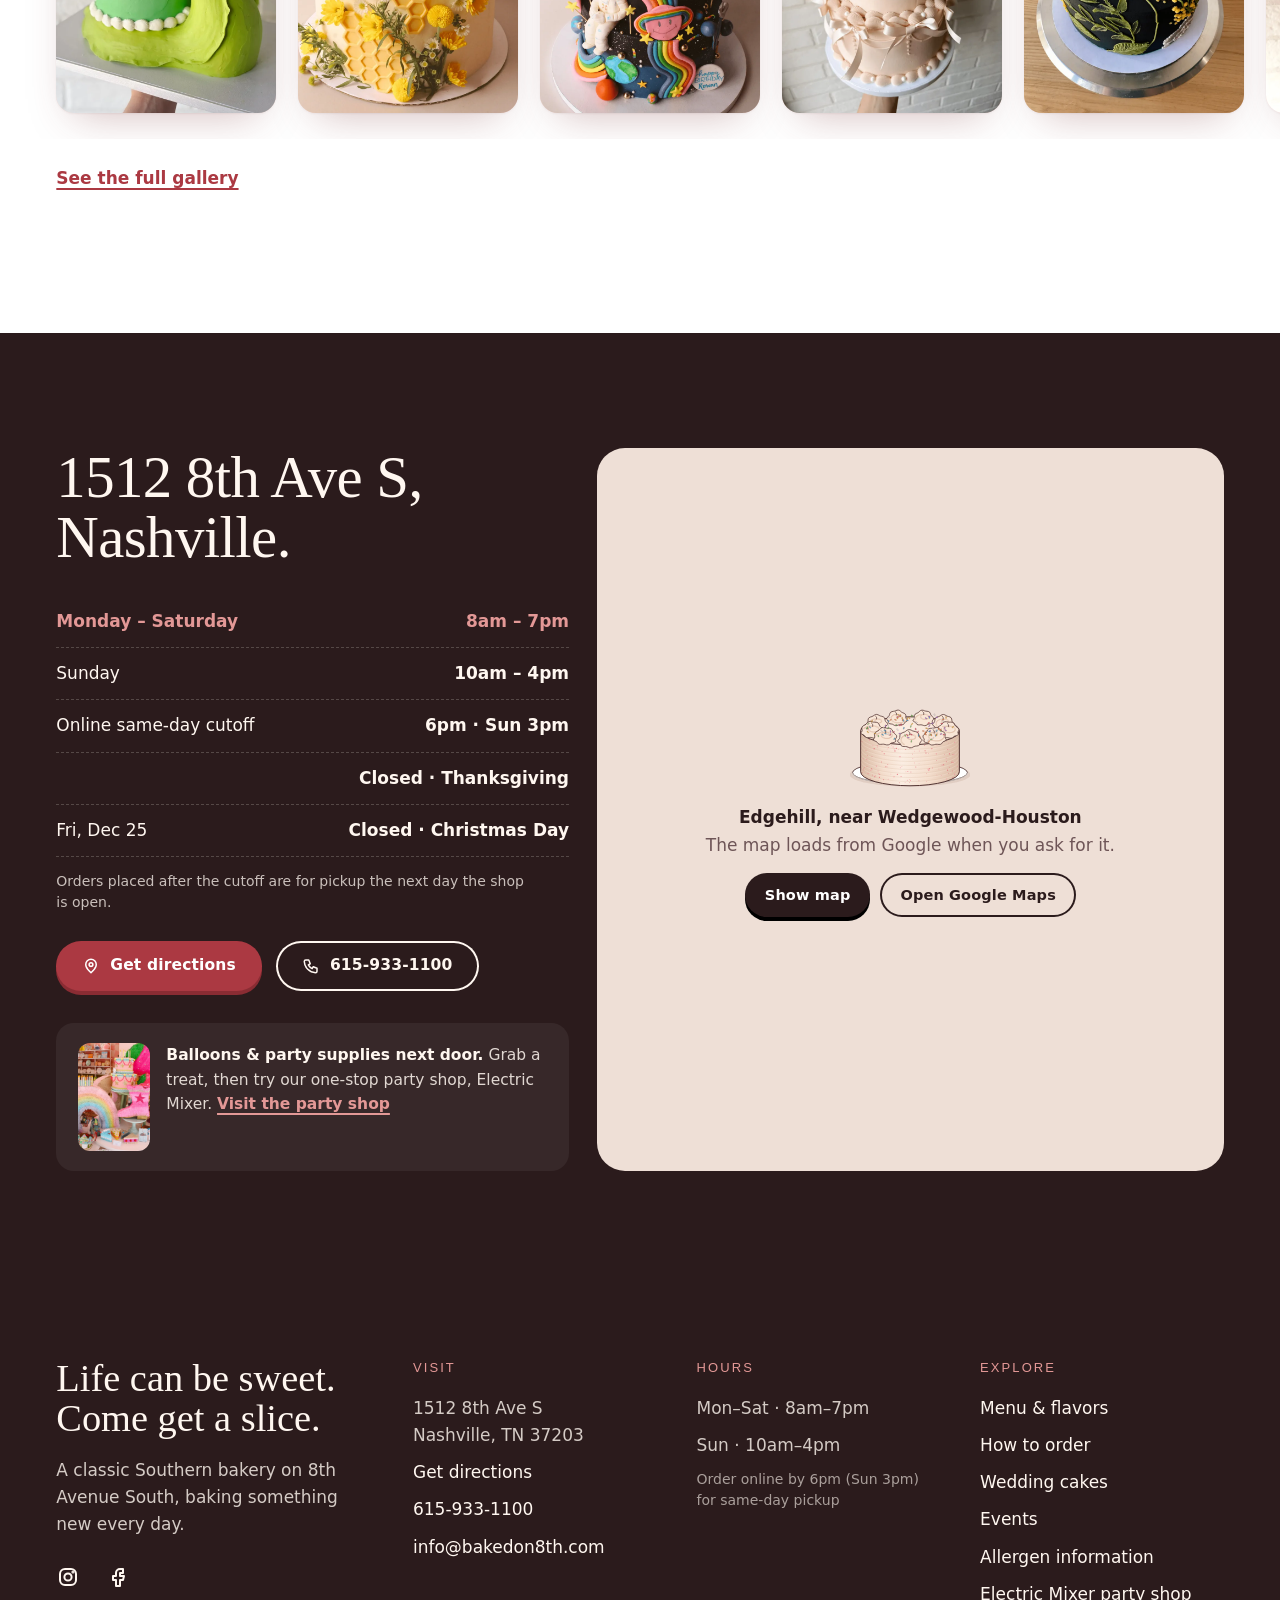
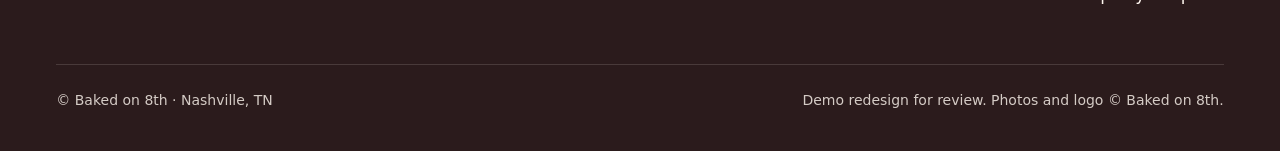
==== commit 73e85a44: "Remove review notes from the site Owner questions and fact sources are no longer shown or shipped: t" ====
--- a/site/index.html
+++ b/site/index.html
@@ -16,8 +16,8 @@
 <link rel="preconnect" href="https://fonts.googleapis.com">
 <link rel="preconnect" href="https://fonts.gstatic.com" crossorigin>
 <link href="https://fonts.googleapis.com/css2?family=Concert+One&family=Figtree:wght@400;500;600;700&family=Shrikhand&display=swap" rel="stylesheet">
-<link rel="stylesheet" href="assets/css/site.css?v=1793572565">
-<script src="assets/js/site.js?v=1793572913" defer></script>
+<link rel="stylesheet" href="assets/css/site.css?v=1793579905">
+<script src="assets/js/site.js?v=1793579885" defer></script>
 </head>
 <body>
 <a class="skip" href="#main">Skip to content</a>
@@ -61,7 +61,7 @@
           <a class="btn btn-ghost" href="menu.html">See the menu</a>
         </div>
         <div class="facts hero-in" style="--d:.7s">
-          <div data-source="Square ordering site, bakedon8th.square.site (checked 1 Nov 2026)"><b>$56</b><span>6″ cakes, feeds 8–10</span></div>
+          <div><b>$56</b><span>6″ cakes, feeds 8–10</span></div>
           <div><b>8</b><span>everyday cakes, plus seasonals</span></div>
           <div><b>$6</b><span>per serving for wedding cakes</span></div>
         </div>
@@ -94,28 +94,28 @@
         <div class="reveal">
           <h2 id="ways-title">Today, walk-in,<br>or made just for you.</h2>
         </div>
-        <p class="lede reveal" style="--d:.1s" data-source="bakedon8th.com/ourofferings: “We bake different items every day” (checked 28 Oct 2026)">There’s no set menu here: we bake different items every day. Here’s how to get your hands on them.</p>
+        <p class="lede reveal" style="--d:.1s">There’s no set menu here: we bake different items every day. Here’s how to get your hands on them.</p>
       </div>
       <div class="paths">
         <article class="path reveal">
           <span class="num" aria-hidden="true">1</span>
           <span class="when">Same day · online</span>
           <h3>Order a cake for today</h3>
-          <p data-source="Square ordering site, bakedon8th.square.site (checked 1 Nov 2026)">Pick a 6″ ($56) or 8″ ($68) cake on our ordering site and collect it the same day. Order by 6pm Mon–Sat or 3pm Sunday.</p>
+          <p>Pick a 6″ ($56) or 8″ ($68) cake on our ordering site and collect it the same day. Order by 6pm Mon–Sat or 3pm Sunday.</p>
           <a class="btn btn-sm" href="https://bakedon8th.square.site/" data-cta="sameday"><span data-cta-label>Order for today</span> <svg class="" viewBox="0 0 24 24" width="20" height="20" fill="none" stroke="currentColor" stroke-width="2" stroke-linecap="round" stroke-linejoin="round" aria-hidden="true"><path d="M5 12h14M13 6l6 6-6 6"/></svg></a>
         </article>
         <article class="path reveal" style="--d:.1s">
           <span class="num" aria-hidden="true">2</span>
           <span class="when">In the shop · first come</span>
           <h3>Walk in and pick a slice</h3>
-          <p data-source="bakedon8th.com/orders: no call-ahead orders for pop tarts, cinnamon rolls or iced cookies (checked 1 Nov 2026)">Slices, cookies, bars and the daily case. Pop tarts, cinnamon rolls and iced cookies are first come, first served, with no call-ahead orders.</p>
+          <p>Slices, cookies, bars and the daily case. Pop tarts, cinnamon rolls and iced cookies are first come, first served, with no call-ahead orders.</p>
           <a class="link" href="menu.html">What we bake</a>
         </article>
         <article class="path reveal" style="--d:.2s">
           <span class="num" aria-hidden="true">3</span>
-          <span class="when" data-source="Custom Cake Menu graphic on bakedon8th.com/orders (checked 1 Nov 2026)">Custom · 3–4 weeks</span>
+          <span class="when">Custom · 3–4 weeks</span>
           <h3>Plan a custom cake</h3>
-          <p data-source="Custom Cake Menu graphic on bakedon8th.com/orders (checked 1 Nov 2026)">Choose a flavor, frosting and size, see a starting price, then call us to place it. Allow at least 3–4 weeks.</p>
+          <p>Choose a flavor, frosting and size, see a starting price, then call us to place it. Allow at least 3–4 weeks.</p>
           <a class="link" href="order.html#custom">Plan your cake</a>
         </article>
       </div>
@@ -130,10 +130,10 @@
           <h2 id="cakes-title" class="h-with-cake">Meet the cakes <img src="assets/illustrations/cake-confetti-bare.svg" alt="" width="76" height="60"></h2>
         </div>
         <div class="reveal" style="--d:.1s">
-          <p class="lede" style="margin:0" data-source="bakedon8th.com/cakeflavors: “Designs &amp; color may vary” (checked 1 Nov 2026)">Real cakes from the shop, ready to order for today. Designs, colors and sprinkles vary day to day.</p>
-        </div>
-      </div>
-      <div class="cake-rail" aria-label="Everyday cakes" data-source="Square ordering site (prices, checked 1 Nov 2026); bakedon8th.com/cakeflavors (layers)">
+          <p class="lede" style="margin:0">Real cakes from the shop, ready to order for today. Designs, colors and sprinkles vary day to day.</p>
+        </div>
+      </div>
+      <div class="cake-rail" aria-label="Everyday cakes">
 <article class="cake-card reveal" style="--d:0.00s">
   <div class="cake-media">
     
@@ -224,9 +224,9 @@
         <div class="reveal">
           <h2 id="season-title">October / November seasonals</h2>
         </div>
-        <p class="lede reveal" style="--d:.1s" data-note="Seasonal list copied from bakedon8th.com/current-seasonals (Oct/Nov). Your team would change it each month in the editor (see /admin).">The seasonal menu changes every month or so. Here’s what’s in the case for fall.</p>
-      </div>
-      <div class="grid-4" data-source="bakedon8th.com/current-seasonals (checked 1 Nov 2026)">
+        <p class="lede reveal" style="--d:.1s">The seasonal menu changes every month or so. Here’s what’s in the case for fall.</p>
+      </div>
+      <div class="grid-4">
         <a class="card reveal" href="menu.html#seasonal"><div class="frame zoom ratio-45"><img src="assets/img/seas-pumpkin-poptart-800.webp" width="800" height="1035" alt="Rows of pumpkin pop tarts with glaze and sprinkles on a pale pink background" loading="lazy"></div><h3>Pumpkin pop tart</h3><p>Flaky, buttery crust, spiced pumpkin, brown sugar cinnamon glaze.</p></a>
         <a class="card reveal" style="--d:0.08s" href="menu.html#seasonal"><div class="frame zoom ratio-45"><span class="tag gf">Gluten-friendly</span><img src="assets/img/seas-gf-smores-cookie-800.webp" width="800" height="1035" alt="Gluten-friendly brown butter s’mores cookies with marshmallow and chocolate drizzle" loading="lazy"></div><h3>brown butter s’mores cookie</h3><p>Our gluten-friendly chocolate chip base with marshmallow, graham and ganache.</p></a>
         <a class="card reveal" style="--d:0.16s" href="menu.html#seasonal"><div class="frame zoom ratio-45"><img src="assets/img/seas-apple-butter-brownie-800.webp" width="800" height="1035" alt="Apple butter brownies topped with streusel and caramel on a pink background" loading="lazy"></div><h3>Apple butter brownie</h3><p>Fudgy brownie, cinnamon buttercream, apple butter, streusel, salted caramel.</p></a>
@@ -237,10 +237,10 @@
 
   <!-- ============ THEIR STORY (content/about.json) ============ -->
   <section class="section band-blush about about-wide" aria-labelledby="about-title">
-    <div class="wrap" data-source="Nashville Scene, Belmont News, Nashville Lifestyles and Nfocus profiles (business-dossier.md, sources S09 to S13); ratings from listings checked 28 Oct 2026 (S07, S08)">
+    <div class="wrap">
       <h2 id="about-title" class="reveal">Baking on 8th since 2018</h2>
       <figure class="owners reveal">
-        <div class="frame" data-note="This photo of you both was supplied for the demo and looks like a press photo. Confirm which photos you&#x27;re happy to use (and the photographer&#x27;s OK) before launch."><img src="assets/img/owners-together-800.webp" srcset="assets/img/owners-together-800.webp 800w, assets/img/owners-together-1400.webp 1400w" sizes="(max-width: 1100px) 92vw, 1100px" width="800" height="533" alt="Adam and Leah Carmean, the owners of Baked on 8th, at a table in the shop" loading="lazy"></div>
+        <div class="frame"><img src="assets/img/owners-together-800.webp" srcset="assets/img/owners-together-800.webp 800w, assets/img/owners-together-1400.webp 1400w" sizes="(max-width: 1100px) 92vw, 1100px" width="800" height="533" alt="Adam and Leah Carmean, the owners of Baked on 8th, at a table in the shop" loading="lazy"></div>
         <span class="ph-label">Placeholder photos · final images to be approved</span>
         <div class="booth" aria-hidden="true"><img src="assets/img/seas-pumpkin-cake-800.webp" width="800" height="1067" alt="" loading="lazy"><b>Since 2018</b></div>
       </figure>
@@ -250,7 +250,7 @@
           <p class="strawberry">The strawberry bread comes from Leah’s grandmother’s recipe.</p>
           <blockquote class="about-quote"><p>“We sell more cake than anything.”</p><cite><a href="https://nashvillelifestyles.com/dining/food-and-drink/new-nashville-sweet-shops/">Nashville Lifestyles</a></cite></blockquote>
           <ul class="proof">
-            <li data-note="Confirm you’re happy for us to show your ratings (they change often; checked 28 Oct 2026).">4.6 stars from 609 ratings · <a href="https://www.yelp.com/biz/baked-on-8th-nashville">4.5 on Yelp from 318 reviews</a></li>
+            <li>4.6 stars from 609 ratings · <a href="https://www.yelp.com/biz/baked-on-8th-nashville">4.5 on Yelp from 318 reviews</a></li>
             <li>Featured in <a href="https://www.nashvillescene.com/food_drink/features/sugar-shock-cake-believe/article_8432e1c3-6fae-5239-9f21-5e11f39219d3.html">Nashville Scene</a>, <a href="https://nashvillelifestyles.com/dining/food-and-drink/new-nashville-sweet-shops/">Nashville Lifestyles</a>, <a href="https://www.nfocusmagazine.com/food-drink/the-sweet-side-of-8th-avenue/article_2e68b98f-92fb-4654-833e-b646a788ed7b.html">Nfocus</a></li>
           </ul>
         </div>
@@ -267,7 +267,7 @@
       </div>
       <div>
         <h2 id="wed-title" class="reveal">Wedding cakes from <span style="color:var(--blush-2)">$6</span> a serving.</h2>
-        <p class="lede reveal" style="--d:.1s" data-source="bakedon8th.com/weddings (checked 1 Nov 2026)">Price increases with design, and delivery starts at $75. We aren’t offering formal tastings right now, but cake is available by the slice every day. Send us your date and we’ll take it from there.</p>
+        <p class="lede reveal" style="--d:.1s">Price increases with design, and delivery starts at $75. We aren’t offering formal tastings right now, but cake is available by the slice every day. Send us your date and we’ll take it from there.</p>
         <div class="hero-actions reveal" style="--d:.2s;margin-top:30px">
           <a class="btn" href="weddings.html#inquire">Start a wedding inquiry <svg class="" viewBox="0 0 24 24" width="20" height="20" fill="none" stroke="currentColor" stroke-width="2" stroke-linecap="round" stroke-linejoin="round" aria-hidden="true"><path d="M5 12h14M13 6l6 6-6 6"/></svg></a>
           <a class="btn btn-ghost" style="--fg:var(--cream);box-shadow:inset 0 0 0 2px var(--cream)" href="weddings.html">See wedding cakes</a>
@@ -281,7 +281,7 @@
     <div class="wrap">
       <div class="section-head">
         <div class="reveal"><h2 id="gal-title">Custom cakes: bring us any idea.</h2></div>
-        <p class="lede reveal" style="--d:.1s" data-source="Custom Cake Menu graphic on bakedon8th.com/orders (checked 1 Nov 2026)">Custom cakes so far: snails, honeycomb, galaxies, bows. Reference photos are welcome from anywhere, but we can’t accept most AI photos as inspiration.</p>
+        <p class="lede reveal" style="--d:.1s">Custom cakes so far: snails, honeycomb, galaxies, bows. Reference photos are welcome from anywhere, but we can’t accept most AI photos as inspiration.</p>
       </div>
       <div class="cake-rail" style="grid-auto-columns:minmax(220px,19%)" aria-label="Custom cake gallery">
         <button class="gal-btn" type="button" data-lightbox="home" data-full="assets/img/gal-3-1400.webp"><img src="assets/img/gal-3-800.webp" width="800" height="1067" alt="Green snail-shaped custom cake with cherries" loading="lazy"></button>
@@ -301,13 +301,13 @@
       <div>
         <h2 id="visit-title" class="reveal">1512 8th Ave S,<br>Nashville.</h2>
         <ul class="hours reveal" data-hours style="margin-top:28px">
-          <li data-day="Mon,Tue,Wed,Thu,Fri,Sat"><span>Monday – Saturday</span><b data-note="Your footer and Square ordering site say 8am–7pm Mon–Sat; your homepage banner says 8am–6pm, which looks like the online cutoff (order by 6pm for 7pm pickup). Confirm shop hours.">8am – 7pm</b></li>
+          <li data-day="Mon,Tue,Wed,Thu,Fri,Sat"><span>Monday – Saturday</span><b>8am – 7pm</b></li>
           <li data-day="Sun"><span>Sunday</span><b>10am – 4pm</b></li>
           <li data-day="-"><span>Online same-day cutoff</span><b>6pm · Sun 3pm</b></li>
-          <li data-day="-" data-closure="2026-11-26" hidden><span></span><b data-note="Confirm your holiday hours (Thanksgiving was added as a closed day for the demo).">Closed · Thanksgiving</b></li>
-          <li data-day="-" data-closure="2026-12-25" hidden><span></span><b data-note="Confirm your holiday hours (Christmas Day was added as a closed day for the demo).">Closed · Christmas Day</b></li>
+          <li data-day="-" data-closure="2026-11-26" hidden><span></span><b>Closed · Thanksgiving</b></li>
+          <li data-day="-" data-closure="2026-12-25" hidden><span></span><b>Closed · Christmas Day</b></li>
         </ul>
-        <p class="muted reveal small" style="margin-top:14px" data-source="Square ordering site, bakedon8th.square.site (checked 1 Nov 2026)">Orders placed after the cutoff are for pickup the next day the shop is open.</p>
+        <p class="muted reveal small" style="margin-top:14px">Orders placed after the cutoff are for pickup the next day the shop is open.</p>
         <div class="hero-actions reveal" style="margin-top:28px">
           <a class="btn" href="https://www.google.com/maps/search/?api=1&query=Baked+on+8th+1512+8th+Ave+S+Nashville+TN+37203"><svg class="" viewBox="0 0 24 24" width="20" height="20" fill="none" stroke="currentColor" stroke-width="2" stroke-linecap="round" stroke-linejoin="round" aria-hidden="true"><path d="M12 21s-7-6.2-7-11a7 7 0 0 1 14 0c0 4.8-7 11-7 11z"/><circle cx="12" cy="10" r="2.5"/></svg> Get directions</a>
           <a class="btn btn-ghost" style="--fg:var(--cream);box-shadow:inset 0 0 0 2px var(--cream)" href="tel:+16159331100"><svg class="" viewBox="0 0 24 24" width="20" height="20" fill="none" stroke="currentColor" stroke-width="2" stroke-linecap="round" stroke-linejoin="round" aria-hidden="true"><path d="M5 4h4l2 5-2.5 1.5a11 11 0 0 0 5 5L15 13l5 2v4a2 2 0 0 1-2 2A16 16 0 0 1 3 6a2 2 0 0 1 2-2"/></svg> 615-933-1100</a>
--- a/site/assets/css/site.css
+++ b/site/assets/css/site.css
@@ -477,18 +477,6 @@
 .footer-big { font-family: var(--display); color: var(--cream); font-size: clamp(30px, 3vw, 44px); line-height: 1.05; margin: 0 0 18px; }
 .footer-base { margin-top: 56px; padding-top: 24px; border-top: 1px solid rgba(255, 247, 240, .14); display: flex; justify-content: space-between; gap: 20px; flex-wrap: wrap; font-size: 14px; }
 
-/* ---------- Review notes (demo only) ---------- */
-.review-toggle { position: fixed; right: max(16px, env(safe-area-inset-right)); bottom: 16px; z-index: 70; border: 0; cursor: pointer; display: inline-flex; align-items: center; gap: 8px; min-height: 44px; padding: 0 14px; border-radius: 999px; background: #FFE27A; color: #4A3A00; font: 700 13px/1 var(--sans); box-shadow: 0 6px 18px rgba(0, 0, 0, .18); }
-.review-toggle b { background: #4A3A00; color: #FFE27A; border-radius: 999px; padding: 3px 7px; }
-.note-flag { display: none; }
-.nav-open .review-toggle, .nav-open .notes-panel { display: none; }
-.show-notes .note-flag { display: inline-flex; align-items: center; gap: 6px; margin: 6px 0; padding: 6px 10px; border-radius: 10px; background: #FFE27A; color: #4A3A00; font: 600 12.5px/1.35 var(--sans); max-width: 46ch; text-transform: none; letter-spacing: 0; }
-.show-notes .note-flag::before { content: 'Review'; font-weight: 800; text-transform: uppercase; font-size: 10.5px; letter-spacing: .08em; background: #4A3A00; color: #FFE27A; border-radius: 6px; padding: 2px 6px; }
-.notes-panel { position: fixed; right: 16px; bottom: 70px; z-index: 70; width: min(420px, calc(100vw - 32px)); max-height: 60vh; overflow: auto; background: #fff; border-radius: 18px; box-shadow: 0 20px 50px rgba(0, 0, 0, .25); padding: 20px; display: none; }
-.show-notes .notes-panel { display: block; }
-.notes-panel h4 { margin: 0 0 10px; font: 800 15px/1.2 var(--sans); }
-.notes-panel ol { margin: 0; padding-left: 18px; font-size: 14px; line-height: 1.45; display: grid; gap: 8px; }
-
 /* ---------- Motion ---------- */
 .js .reveal { opacity: 0; transform: translateY(24px); transition: opacity .55s var(--ease-out), transform .6s var(--ease-out); transition-delay: var(--d, 0s); }
 .js .reveal.is-in { opacity: 1; transform: none; }
@@ -544,8 +532,6 @@
   .action-bar a { display: flex; align-items: center; justify-content: center; gap: 6px; min-height: 50px; padding: 0 14px; white-space: nowrap; border-radius: 999px; font-weight: 700; font-size: 14.5px; text-decoration: none; color: var(--ink); box-shadow: inset 0 0 0 1.5px var(--line); background: #fff; }
   .action-bar a.primary { background: var(--coral-deep); color: #fff; box-shadow: none; }
   .action-bar svg { width: 18px; height: 18px; }
-  .review-toggle { bottom: 88px; }
-  .notes-panel { bottom: 140px; }
 }
 @media (max-width: 760px) {
   .cake-grid { grid-template-columns: repeat(2, minmax(0, 1fr)); gap: 14px; }
@@ -627,8 +613,6 @@
   body { padding-bottom: 60px; }
   .action-bar { padding: 6px max(12px, env(safe-area-inset-right)) max(6px, env(safe-area-inset-bottom)) max(12px, env(safe-area-inset-left)); }
   .action-bar a { min-height: 44px; }
-  .review-toggle { bottom: 66px; }
-  .notes-panel { bottom: 118px; max-height: 50vh; }
   .mobile-nav { overflow-y: auto; }
   .mobile-nav nav { margin: 16px 0; }
   .mobile-nav nav a { font-size: 30px; line-height: 1.35; }
@@ -651,7 +635,6 @@
 .still .mascot-pop span, .still .mascot-pop img { opacity: 1 !important; transition: none !important; }
 .still .mascot-pop span { transform: none !important; } .still .mascot-pop img { transform: rotate(5deg) !important; }
 .still .reveal, .still .reveal-img, .still .pop, .still .hero-word { opacity: 1 !important; transform: none !important; clip-path: none !important; }
-.still .review-toggle, .still .notes-panel { display: none !important; }
 .still { scroll-behavior: auto; }
 
 @media (prefers-reduced-motion: reduce) {
@@ -749,17 +732,6 @@
 @media (max-width: 440px) {
   .action-bar a:not(.primary) svg { display: none; }
   .clock-note { display: none; }
-}
-
-/* ---------- Review notes: questions, then sources; on phones a small pill at the top, clear of the bottom bars ---------- */
-.notes-panel ul { margin: 0; padding-left: 18px; font-size: 13px; line-height: 1.45; display: grid; gap: 6px; color: var(--muted); }
-.notes-panel ol + h4 { margin-top: 18px; }
-.review-toggle .rt-short { display: none; }
-@media (max-width: 900px) {
-  .review-toggle { top: 140px; bottom: auto; right: 10px; min-height: 44px; padding: 0 12px; font-size: 12.5px; gap: 6px; }
-  .review-toggle .rt-long { display: none; }
-  .review-toggle .rt-short { display: inline; }
-  .notes-panel { top: 192px; bottom: auto; right: 10px; max-height: calc(100vh - 290px); }
 }
 
 /* ---------- Their story (homepage) ---------- */
